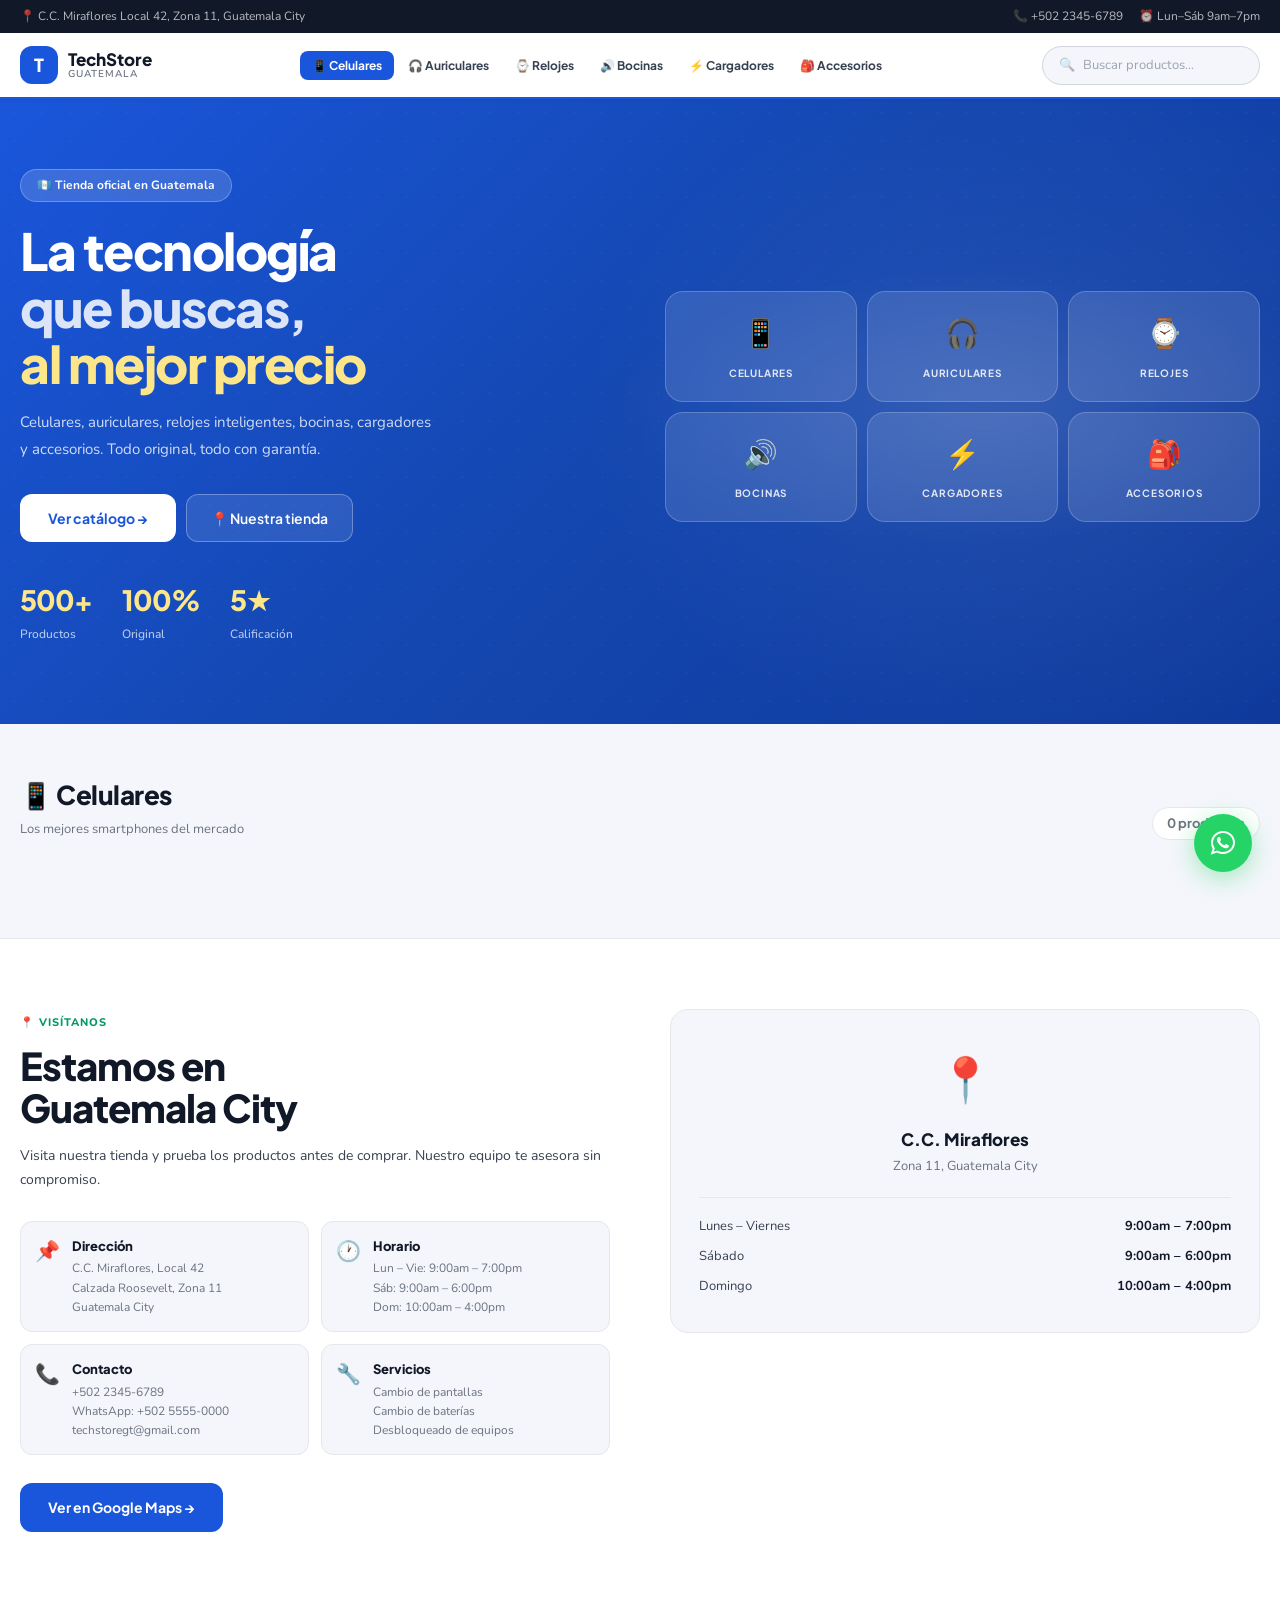
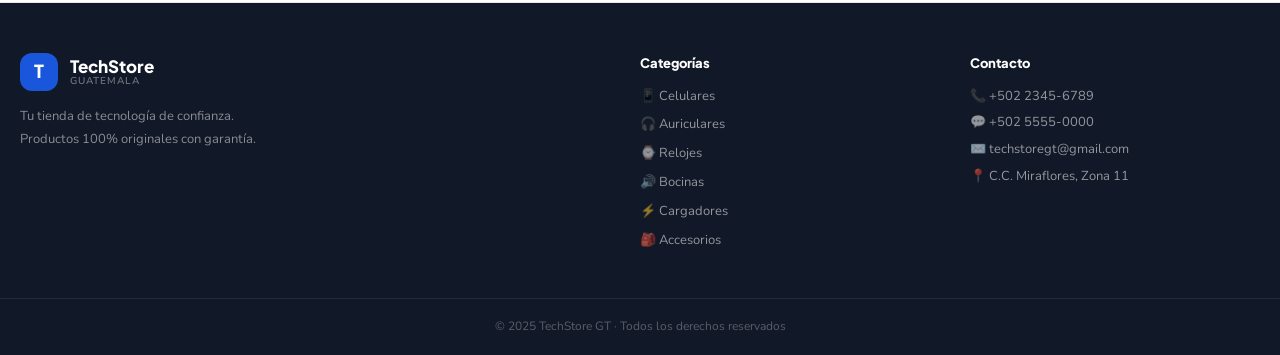
==== index.html @ 96d97785 "nuevo xd" ====
<!DOCTYPE html>
<html lang="es">
<head>
  <meta charset="UTF-8"/>
  <meta name="viewport" content="width=device-width, initial-scale=1.0, maximum-scale=1.0"/>
  <title>TechStore GT — Tecnología Original</title>
  <link rel="stylesheet" href="styles.css"/>
  <link rel="stylesheet" href="https://maxcdn.bootstrapcdn.com/font-awesome/4.5.0/css/font-awesome.min.css"/>
</head>
<body>

<!-- ── TOP BAR ── -->
<div class="topbar">
  <div class="topbar-inner">
    <span>📍 C.C. Miraflores Local 42, Zona 11, Guatemala City</span>
    <div class="topbar-right">
      <span>📞 +502 2345-6789</span>
      <span>⏰ Lun–Sáb 9am–7pm</span>
    </div>
  </div>
</div>

<!-- ── HEADER ── -->
<header id="site-header">
  <div class="header-inner">
    <a href="#" class="logo">
      <div class="logo-mark">T</div>
      <div class="logo-text-wrap">
        <span class="logo-name">TechStore</span>
        <span class="logo-country">Guatemala</span>
      </div>
    </a>
    <nav class="cat-nav" id="cat-nav">
      <button class="cat-btn active" data-cat="celulares">📱 Celulares</button>
      <button class="cat-btn" data-cat="auriculares">🎧 Auriculares</button>
      <button class="cat-btn" data-cat="relojes">⌚ Relojes</button>
      <button class="cat-btn" data-cat="bocinas">🔊 Bocinas</button>
      <button class="cat-btn" data-cat="cargadores">⚡ Cargadores</button>
      <button class="cat-btn" data-cat="accesorios">🎒 Accesorios</button>
    </nav>
    <div class="header-end">
      <div class="search-box">
        <span class="search-icon">🔍</span>
        <input type="text" id="search-input" placeholder="Buscar productos..."/>
      </div>
      <button class="ham-btn" id="hamburger" aria-label="Menú">
        <span></span><span></span><span></span>
      </button>
    </div>
  </div>
  <div class="mobile-nav hidden" id="mobile-nav">
    <button class="cat-btn active" data-cat="celulares">📱 Celulares</button>
    <button class="cat-btn" data-cat="auriculares">🎧 Auriculares</button>
    <button class="cat-btn" data-cat="relojes">⌚ Relojes</button>
    <button class="cat-btn" data-cat="bocinas">🔊 Bocinas</button>
    <button class="cat-btn" data-cat="cargadores">⚡ Cargadores</button>
    <button class="cat-btn" data-cat="accesorios">🎒 Accesorios</button>
    <div class="mobile-search">
      <span>🔍</span>
      <input type="text" id="search-mobile" placeholder="Buscar..."/>
    </div>
  </div>
</header>

<!-- ── HERO ── -->
<section class="hero">
  <div class="hero-bg"></div>
  <div class="hero-grid-bg"></div>
  <div class="hero-inner">
    <div class="hero-text">
      <div class="hero-tag">🇬🇹 Tienda oficial en Guatemala</div>
      <h1 class="hero-h1">
        La tecnología<br/>
        <span class="line2">que buscas,</span><br/>
        <em>al mejor precio</em>
      </h1>
      <p class="hero-desc">Celulares, auriculares, relojes inteligentes, bocinas, cargadores y accesorios. Todo original, todo con garantía.</p>
      <div class="hero-actions">
        <a href="#catalogo" class="btn-primary">Ver catálogo →</a>
        <a href="#tienda" class="btn-secondary">📍 Nuestra tienda</a>
      </div>
      <div class="hero-stats">
        <div class="hero-stat">
          <div class="hero-stat-num">500<span>+</span></div>
          <div class="hero-stat-label">Productos</div>
        </div>
        <div class="hero-stat">
          <div class="hero-stat-num">100<span>%</span></div>
          <div class="hero-stat-label">Original</div>
        </div>
        <div class="hero-stat">
          <div class="hero-stat-num">5<span>★</span></div>
          <div class="hero-stat-label">Calificación</div>
        </div>
      </div>
    </div>
    <div class="hero-visual">
      <div class="hero-phone-glow"></div>
      <div class="hero-grid-cards">
        <div class="hero-card c1"><div class="hero-card-icon">📱</div><span>Celulares</span></div>
        <div class="hero-card c2"><div class="hero-card-icon">🎧</div><span>Auriculares</span></div>
        <div class="hero-card c3"><div class="hero-card-icon">⌚</div><span>Relojes</span></div>
        <div class="hero-card c4"><div class="hero-card-icon">🔊</div><span>Bocinas</span></div>
        <div class="hero-card c5"><div class="hero-card-icon">⚡</div><span>Cargadores</span></div>
        <div class="hero-card c6"><div class="hero-card-icon">🎒</div><span>Accesorios</span></div>
      </div>
    </div>
  </div>
</section>

<!-- ── CATÁLOGO ── -->
<section id="catalogo" class="catalog-section">
  <div class="catalog-inner">
    <div class="catalog-header">
      <div>
        <h2 class="catalog-title" id="catalog-title">📱 Celulares</h2>
        <p class="catalog-sub" id="catalog-sub">Los mejores smartphones del mercado</p>
      </div>
      <span class="catalog-count" id="catalog-count">0 productos</span>
    </div>
    <div id="product-grid" class="product-grid"></div>
    <div id="empty-state" class="empty-state hidden">
      <div id="empty-icon" class="empty-icon">📱</div>
      <h3 id="empty-title">Sin productos aún</h3>
      <p>El administrador aún no ha agregado productos en esta categoría.</p>
    </div>
  </div>
</section>

<!-- ── STORE INFO ── -->
<section id="tienda" class="store-section">
  <div class="store-inner">
    <div class="store-left">
      <p class="section-label">📍 Visítanos</p>
      <h2 class="store-h2">Estamos en<br/>Guatemala City</h2>
      <p class="store-p">Visita nuestra tienda y prueba los productos antes de comprar. Nuestro equipo te asesora sin compromiso.</p>
      <div class="store-grid">
        <div class="store-card"><div class="store-card-icon">📌</div><div><strong>Dirección</strong><p>C.C. Miraflores, Local 42<br/>Calzada Roosevelt, Zona 11<br/>Guatemala City</p></div></div>
        <div class="store-card"><div class="store-card-icon">🕐</div><div><strong>Horario</strong><p>Lun – Vie: 9:00am – 7:00pm<br/>Sáb: 9:00am – 6:00pm<br/>Dom: 10:00am – 4:00pm</p></div></div>
        <div class="store-card"><div class="store-card-icon">📞</div><div><strong>Contacto</strong><p>+502 2345-6789<br/>WhatsApp: +502 5555-0000<br/>techstoregt@gmail.com</p></div></div>
        <div class="store-card"><div class="store-card-icon">🔧</div><div><strong>Servicios</strong><p>Cambio de pantallas<br/>Cambio de baterías<br/>Desbloqueado de equipos</p></div></div>
      </div>
      <a href="https://maps.google.com/?q=Centro+Comercial+Miraflores+Guatemala" target="_blank" class="btn-primary" style="margin-top:28px;display:inline-flex;">Ver en Google Maps →</a>
    </div>
    <div class="store-right">
      <div class="map-box">
        <div class="map-pin-anim">📍</div>
        <p class="map-name">C.C. Miraflores</p>
        <p class="map-zone">Zona 11, Guatemala City</p>
        <div class="map-hours">
          <div class="map-hour-row"><span>Lunes – Viernes</span><span>9:00am – 7:00pm</span></div>
          <div class="map-hour-row"><span>Sábado</span><span>9:00am – 6:00pm</span></div>
          <div class="map-hour-row"><span>Domingo</span><span>10:00am – 4:00pm</span></div>
        </div>
      </div>
    </div>
  </div>
</section>

<!-- ── WHATSAPP FLOTANTE ── -->
<a href="https://wa.me/50254834689?text=Hola%20quiero%20información%20sobre%20un%20producto" class="float-wa" target="_blank">
  <i class="fa fa-whatsapp"></i>
</a>

<!-- ── PRODUCT DETAIL MODAL ── -->
<div id="modal-product" class="modal-overlay hidden">
  <div class="modal-shell">
    <button class="modal-x" id="btn-close-modal">✕</button>
    <div id="modal-content" class="modal-content-wrap"></div>
  </div>
</div>

<!-- ── ZOOM OVERLAY ── -->
<div id="zoom-overlay" class="zoom-overlay hidden">
  <div class="zoom-bg" id="zoom-bg"></div>
  <div class="zoom-container" id="zoom-container">
    <img id="zoom-img" src="" alt="zoom"/>
    <div class="zoom-lens" id="zoom-lens"></div>
  </div>
  <div class="zoom-result-wrap">
    <div class="zoom-result" id="zoom-result"></div>
  </div>
  <button class="zoom-close" id="btn-close-zoom">✕</button>
  <p class="zoom-hint">Mueve el cursor para hacer zoom · Click para cerrar</p>
</div>

<!-- ── ADMIN FLOATING BAR ── -->
<div id="admin-bar" class="admin-bar hidden">
  <div class="admin-bar-inner">
    <span class="admin-bar-label">⚙️ Modo Admin</span>
    <button class="admin-bar-btn" id="btn-open-panel">＋ Agregar</button>
    <button class="admin-bar-btn" id="btn-manage-panel">📋 Gestionar</button>
    <button class="admin-bar-btn danger" id="btn-logout">Salir</button>
  </div>
</div>

<!-- ── LOGIN SECRETO ── -->
<div id="admin-overlay" class="admin-overlay hidden">
  <div id="login-panel" class="login-card">
    <button class="card-x" id="btn-close-admin-panel">✕</button>
    <div class="login-logo">◈</div>
    <h2 class="login-title">Panel Admin</h2>
    <p class="login-sub">Acceso solo para personal autorizado</p>
    <div id="login-msg" class="alert hidden"></div>
    <div class="field-group">
      <label>Correo electrónico</label>
      <input type="email" id="login-user" placeholder="admin@techstoregt.com" autocomplete="off"/>
    </div>
    <div class="field-group">
      <label>Contraseña</label>
      <input type="password" id="login-pass" placeholder="••••••••"/>
    </div>
    <button class="btn-primary full" id="btn-login">Entrar →</button>
  </div>

  <div id="admin-panel" class="admin-panel hidden">
    <!-- Header con X en lugar de "Cerrar sesión" -->
    <div class="admin-header">
      <div class="logo" style="gap:10px;display:flex;align-items:center;">
        <div class="logo-mark" style="width:32px;height:32px;font-size:13px;">T</div>
        <span style="font-family:'Plus Jakarta Sans',sans-serif;font-weight:800;font-size:15px;color:var(--ink);">Panel Admin</span>
      </div>
      <div class="admin-header-actions">
        <button class="btn-danger-outline" id="btn-logout-panel" style="font-size:12px;padding:7px 14px;">🚪 Cerrar sesión</button>
        <button class="admin-close-x" id="btn-close-admin-x" title="Cerrar panel">✕</button>
      </div>
    </div>
    <div class="admin-body">
      <div class="admin-col admin-col-form">
        <h3 class="admin-col-title">Agregar producto</h3>
        <div id="form-msg" class="alert hidden"></div>
        <div class="field-group">
          <label>Categoría *</label>
          <div class="cat-pills" id="cat-selector">
            <button class="cat-pill active" data-sel="celulares">📱 Celulares</button>
            <button class="cat-pill" data-sel="auriculares">🎧 Auriculares</button>
            <button class="cat-pill" data-sel="relojes">⌚ Relojes</button>
            <button class="cat-pill" data-sel="bocinas">🔊 Bocinas</button>
            <button class="cat-pill" data-sel="cargadores">⚡ Cargadores</button>
            <button class="cat-pill" data-sel="accesorios">🎒 Accesorios</button>
          </div>
        </div>
        <div class="field-group">
          <label>Imágenes <span class="label-hint">(máx. 6)</span></label>
          <div class="img-gallery-row" id="multi-img-gallery">
            <button class="img-add-thumb" id="add-img-slot"><span>+</span><small>Agregar</small></button>
          </div>
          <div class="img-input-panel hidden" id="img-add-controls">
            <div class="tab-row">
              <button class="tab-btn active" data-tab="url">🔗 URL</button>
              <button class="tab-btn" data-tab="file">📁 Archivo</button>
            </div>
            <div id="tab-url" class="tab-pane"><input type="url" id="img-url-input" placeholder="https://..."/></div>
            <div id="tab-file" class="tab-pane hidden"><input type="file" id="img-file-input" accept="image/*" multiple/></div>
            <div class="img-preview-strip" id="img-add-preview">
              <span id="img-add-ph">Ingresa una URL o selecciona un archivo</span>
              <img id="img-add-preview-img" class="hidden" alt=""/>
            </div>
            <div class="panel-actions">
              <button class="btn-primary" id="btn-confirm-img" style="flex:1;margin:0;border-radius:10px;padding:10px 0;">✓ Añadir imagen</button>
              <button class="btn-ghost-sm" id="btn-cancel-img">Cancelar</button>
            </div>
          </div>
        </div>
        <div class="field-group">
          <label>Colores disponibles *</label>
          <div class="color-row">
            <input type="text" id="color-input-text" placeholder="Negro, Blanco, Azul..."/>
            <button class="btn-ghost-sm" id="btn-add-color">+ Agregar</button>
          </div>
          <div class="color-tag-list" id="color-chips"></div>
        </div>
        <div class="field-row">
          <div class="field-group"><label>Nombre *</label><input type="text" id="prod-name" placeholder="Ej: iPhone 15 Pro"/></div>
          <div class="field-group"><label>Marca *</label><input type="text" id="prod-brand" placeholder="Ej: Apple"/></div>
        </div>
        <div class="field-row">
          <div class="field-group"><label>Precio (Q) *</label><input type="number" id="prod-price" placeholder="0.00" min="0"/></div>
          <div class="field-group">
            <label>Estado</label>
            <select id="prod-estado">
              <option value="disponible">✅ Disponible</option>
              <option value="pocas">⚠️ Pocas unidades</option>
              <option value="agotado">❌ Agotado</option>
              <option value="preventa">🔔 Preventa</option>
            </select>
          </div>
        </div>
        <div id="specs-celulares" class="specs-block">
          <div class="field-row"><div class="field-group"><label>Almacenamiento *</label><input type="text" id="prod-storage" placeholder="256GB"/></div><div class="field-group"><label>RAM *</label><input type="text" id="prod-ram" placeholder="8GB"/></div></div>
          <div class="field-group"><label>Procesador *</label><input type="text" id="prod-cpu" placeholder="Apple A17 Pro"/></div>
          <div class="field-row"><div class="field-group"><label>Pantalla</label><input type="text" id="prod-screen" placeholder='6.1" OLED 120Hz'/></div><div class="field-group"><label>Batería</label><input type="text" id="prod-battery" placeholder="4422 mAh"/></div></div>
          <div class="field-row"><div class="field-group"><label>Cámara</label><input type="text" id="prod-camara" placeholder="48MP"/></div><div class="field-group"><label>Sistema</label><input type="text" id="prod-os" placeholder="iOS 17"/></div></div>
        </div>
        <div id="specs-auriculares" class="specs-block hidden">
          <div class="field-row"><div class="field-group"><label>Tipo *</label><input type="text" id="prod-tipo-auri" placeholder="Over-ear"/></div><div class="field-group"><label>Conectividad *</label><input type="text" id="prod-conect" placeholder="Bluetooth 5.3"/></div></div>
          <div class="field-row"><div class="field-group"><label>Autonomía</label><input type="text" id="prod-autonomia" placeholder="30 horas"/></div><div class="field-group"><label>Cancel. ruido</label><input type="text" id="prod-anc" placeholder="ANC activa"/></div></div>
        </div>
        <div id="specs-relojes" class="specs-block hidden">
          <div class="field-row"><div class="field-group"><label>Tipo *</label><input type="text" id="prod-tipo-reloj" placeholder="Smartwatch"/></div><div class="field-group"><label>Compatibilidad *</label><input type="text" id="prod-compat" placeholder="iOS / Android"/></div></div>
          <div class="field-row"><div class="field-group"><label>Autonomía</label><input type="text" id="prod-bat-reloj" placeholder="7 días"/></div><div class="field-group"><label>Resistencia</label><input type="text" id="prod-resist" placeholder="5 ATM"/></div></div>
        </div>
        <div id="specs-bocinas" class="specs-block hidden">
          <div class="field-row"><div class="field-group"><label>Potencia *</label><input type="text" id="prod-potencia" placeholder="40W"/></div><div class="field-group"><label>Conectividad *</label><input type="text" id="prod-conect-boc" placeholder="Bluetooth 5.1"/></div></div>
          <div class="field-row"><div class="field-group"><label>Autonomía</label><input type="text" id="prod-auto-boc" placeholder="20 horas"/></div><div class="field-group"><label>Resist. agua</label><input type="text" id="prod-agua" placeholder="IPX7"/></div></div>
        </div>
        <div id="specs-cargadores" class="specs-block hidden">
          <div class="field-row"><div class="field-group"><label>Tipo de carga *</label><input type="text" id="prod-tipo-carga" placeholder="USB-C"/></div><div class="field-group"><label>Potencia *</label><input type="text" id="prod-watts" placeholder="65W"/></div></div>
          <div class="field-row"><div class="field-group"><label>Compatibilidad</label><input type="text" id="prod-compat-carg" placeholder="Universal"/></div><div class="field-group"><label>Puertos</label><input type="text" id="prod-puertos" placeholder="2x USB-C"/></div></div>
        </div>
        <div id="specs-accesorios" class="specs-block hidden">
          <div class="field-row"><div class="field-group"><label>Tipo *</label><input type="text" id="prod-tipo-acc" placeholder="Funda, Cable..."/></div><div class="field-group"><label>Compatibilidad *</label><input type="text" id="prod-compat-acc" placeholder="iPhone 15"/></div></div>
          <div class="field-group"><label>Material</label><input type="text" id="prod-material" placeholder="Silicona, Cuero..."/></div>
        </div>
        <div class="field-group"><label>Descripción</label><textarea id="prod-desc" rows="3" placeholder="Describe el producto..."></textarea></div>
        <button class="btn-primary full" id="btn-add-product" style="margin-top:4px;">+ Agregar producto</button>
      </div>
      <div class="admin-col admin-col-list">
        <div class="admin-filter-row" id="admin-cat-filter">
          <button class="filter-pill active" data-admin-cat="todos">Todos</button>
          <button class="filter-pill" data-admin-cat="celulares">📱</button>
          <button class="filter-pill" data-admin-cat="auriculares">🎧</button>
          <button class="filter-pill" data-admin-cat="relojes">⌚</button>
          <button class="filter-pill" data-admin-cat="bocinas">🔊</button>
          <button class="filter-pill" data-admin-cat="cargadores">⚡</button>
          <button class="filter-pill" data-admin-cat="accesorios">🎒</button>
        </div>
        <h3 class="admin-col-title">Productos <span id="admin-count" class="count-pill">0</span></h3>
        <div id="admin-product-list" class="admin-list"></div>
      </div>
    </div>
  </div>
</div>

<!-- ── EDIT MODAL ── -->
<div id="modal-edit" class="modal-overlay hidden" style="z-index:500;">
  <div class="modal-shell" style="max-width:780px;">
    <button class="modal-x" id="btn-close-edit">✕</button>
    <div style="padding:28px 24px;">
      <h2 class="edit-title">Editar producto</h2>
      <p id="edit-cat-label" class="edit-cat-sub"></p>
      <div id="edit-msg" class="alert hidden"></div>
      <div class="field-group">
        <label>Imágenes</label>
        <div class="img-gallery-row" id="edit-multi-img-gallery">
          <button class="img-add-thumb" id="edit-add-img-slot"><span>+</span><small>Agregar</small></button>
        </div>
        <div class="img-input-panel hidden" id="edit-img-add-controls">
          <div class="tab-row">
            <button class="tab-btn active" data-edit-img-tab="url">🔗 URL</button>
            <button class="tab-btn" data-edit-img-tab="file">📁 Archivo</button>
          </div>
          <div id="edit-tab-url"><input type="url" id="edit-img-url-input" placeholder="https://..."/></div>
          <div id="edit-tab-file" class="hidden"><input type="file" id="edit-img-file-input" accept="image/*" multiple/></div>
          <div class="img-preview-strip"><span id="edit-img-add-ph">Ingresa URL o archivo</span><img id="edit-img-add-preview-img" class="hidden" alt=""/></div>
          <div class="panel-actions">
            <button class="btn-primary" id="edit-btn-confirm-img" style="flex:1;margin:0;border-radius:10px;padding:10px 0;">✓ Añadir</button>
            <button class="btn-ghost-sm" id="edit-btn-cancel-img">Cancelar</button>
          </div>
        </div>
      </div>
      <div class="field-group">
        <label>Colores</label>
        <div class="color-row"><input type="text" id="edit-color-input-text" placeholder="Negro, Blanco..."/><button class="btn-ghost-sm" id="edit-btn-add-color">+ Agregar</button></div>
        <div class="color-tag-list" id="edit-color-chips"></div>
      </div>
      <div class="field-row"><div class="field-group"><label>Nombre *</label><input type="text" id="edit-name"/></div><div class="field-group"><label>Marca *</label><input type="text" id="edit-brand"/></div></div>
      <div class="field-row"><div class="field-group"><label>Precio (Q) *</label><input type="number" id="edit-price" min="0"/></div><div class="field-group"><label>Estado</label><select id="edit-estado"><option value="disponible">✅ Disponible</option><option value="pocas">⚠️ Pocas unidades</option><option value="agotado">❌ Agotado</option><option value="preventa">🔔 Preventa</option></select></div></div>
      <div id="edit-specs-celulares" class="specs-block"><div class="field-row"><div class="field-group"><label>Almacenamiento *</label><input type="text" id="edit-storage"/></div><div class="field-group"><label>RAM *</label><input type="text" id="edit-ram"/></div></div><div class="field-group"><label>Procesador *</label><input type="text" id="edit-cpu"/></div><div class="field-row"><div class="field-group"><label>Pantalla</label><input type="text" id="edit-screen"/></div><div class="field-group"><label>Batería</label><input type="text" id="edit-battery"/></div></div><div class="field-row"><div class="field-group"><label>Cámara</label><input type="text" id="edit-camara"/></div><div class="field-group"><label>Sistema</label><input type="text" id="edit-os"/></div></div></div>
      <div id="edit-specs-auriculares" class="specs-block hidden"><div class="field-row"><div class="field-group"><label>Tipo *</label><input type="text" id="edit-tipo-auri"/></div><div class="field-group"><label>Conectividad *</label><input type="text" id="edit-conect"/></div></div><div class="field-row"><div class="field-group"><label>Autonomía</label><input type="text" id="edit-autonomia"/></div><div class="field-group"><label>Cancel. ruido</label><input type="text" id="edit-anc"/></div></div></div>
      <div id="edit-specs-relojes" class="specs-block hidden"><div class="field-row"><div class="field-group"><label>Tipo *</label><input type="text" id="edit-tipo-reloj"/></div><div class="field-group"><label>Compatibilidad *</label><input type="text" id="edit-compat"/></div></div><div class="field-row"><div class="field-group"><label>Autonomía</label><input type="text" id="edit-bat-reloj"/></div><div class="field-group"><label>Resistencia</label><input type="text" id="edit-resist"/></div></div></div>
      <div id="edit-specs-bocinas" class="specs-block hidden"><div class="field-row"><div class="field-group"><label>Potencia *</label><input type="text" id="edit-potencia"/></div><div class="field-group"><label>Conectividad *</label><input type="text" id="edit-conect-boc"/></div></div><div class="field-row"><div class="field-group"><label>Autonomía</label><input type="text" id="edit-auto-boc"/></div><div class="field-group"><label>Resist. agua</label><input type="text" id="edit-agua"/></div></div></div>
      <div id="edit-specs-cargadores" class="specs-block hidden"><div class="field-row"><div class="field-group"><label>Tipo carga *</label><input type="text" id="edit-tipo-carga"/></div><div class="field-group"><label>Potencia *</label><input type="text" id="edit-watts"/></div></div><div class="field-row"><div class="field-group"><label>Compatibilidad</label><input type="text" id="edit-compat-carg"/></div><div class="field-group"><label>Puertos</label><input type="text" id="edit-puertos"/></div></div></div>
      <div id="edit-specs-accesorios" class="specs-block hidden"><div class="field-row"><div class="field-group"><label>Tipo *</label><input type="text" id="edit-tipo-acc"/></div><div class="field-group"><label>Compatibilidad *</label><input type="text" id="edit-compat-acc"/></div></div><div class="field-group"><label>Material</label><input type="text" id="edit-material"/></div></div>
      <div class="field-group"><label>Descripción</label><textarea id="edit-desc" rows="2"></textarea></div>
      <input type="hidden" id="edit-id"/>
      <button class="btn-primary full" id="btn-save-edit" style="margin-top:4px;">💾 Guardar cambios</button>
    </div>
  </div>
</div>

<!-- ── FOOTER ── -->
<footer class="footer">
  <div class="footer-inner">
    <div class="footer-brand">
      <div class="logo" style="display:flex;align-items:center;gap:12px;margin-bottom:14px;">
        <div class="logo-mark">T</div>
        <div class="logo-text-wrap"><span class="logo-name">TechStore</span><span class="logo-country">Guatemala</span></div>
      </div>
      <p>Tu tienda de tecnología de confianza.<br/>Productos 100% originales con garantía.</p>
    </div>
    <div class="footer-col">
      <h4>Categorías</h4>
      <a data-cat-footer="celulares">📱 Celulares</a>
      <a data-cat-footer="auriculares">🎧 Auriculares</a>
      <a data-cat-footer="relojes">⌚ Relojes</a>
      <a data-cat-footer="bocinas">🔊 Bocinas</a>
      <a data-cat-footer="cargadores">⚡ Cargadores</a>
      <a data-cat-footer="accesorios">🎒 Accesorios</a>
    </div>
    <div class="footer-col">
      <h4>Contacto</h4>
      <p>📞 +502 2345-6789</p>
      <p>💬 +502 5555-0000</p>
      <p>✉️ techstoregt@gmail.com</p>
      <p>📍 C.C. Miraflores, Zona 11</p>
    </div>
  </div>
  <div class="footer-bottom" id="secret-login-trigger" style="user-select:none;">© 2025 TechStore GT · Todos los derechos reservados</div>
</footer>

<script src="https://cdn.jsdelivr.net/npm/@supabase/supabase-js@2/dist/umd/supabase.min.js"></script>
<script src="script.js"></script>
</body>
</html>
---- styles.css ----
@import url('https://fonts.googleapis.com/css2?family=Plus+Jakarta+Sans:wght@300;400;500;600;700;800;900&family=Nunito:wght@400;500;600;700;800;900&display=swap');
:root{
  --bg:#f4f6fb;--bg-white:#ffffff;--bg2:#eef1f8;--bg3:#e8ecf5;
  --ink:#111827;--ink2:#374151;--ink3:#6b7280;--ink4:#9ca3af;
  --border:#e5e7eb;--border2:#d1d5db;
  --accent:#1a56db;--accent-h:#1447b0;--accent-s:rgba(26,86,219,0.08);--accent-g:rgba(26,86,219,0.15);
  --green:#059669;--green-s:rgba(5,150,105,0.1);
  --red:#dc2626;--orange:#ea580c;--yellow:#d97706;--purple:#7c3aed;
  --cat-celulares:#1a56db;--cat-auriculares:#7c3aed;--cat-relojes:#d97706;
  --cat-bocinas:#059669;--cat-cargadores:#ea580c;--cat-accesorios:#db2777;
  --radius-sm:8px;--radius:12px;--radius-lg:18px;--radius-xl:24px;
  --shadow-sm:0 1px 4px rgba(0,0,0,.06);--shadow:0 4px 16px rgba(0,0,0,.08);
  --shadow-lg:0 12px 40px rgba(0,0,0,.12);--shadow-xl:0 24px 60px rgba(0,0,0,.15);
  --ease:cubic-bezier(0.4,0,0.2,1);--fast:0.15s;--med:0.25s;
  --font-head:'Plus Jakarta Sans',sans-serif;--font-body:'Nunito',sans-serif;
  --max-w:1300px;
}
*,*::before,*::after{box-sizing:border-box;margin:0;padding:0;}
html{scroll-behavior:smooth;font-size:16px;}
body{background:var(--bg);color:var(--ink);font-family:var(--font-body);font-size:15px;line-height:1.6;overflow-x:hidden;-webkit-font-smoothing:antialiased;}
a{text-decoration:none;color:inherit;}
img{display:block;max-width:100%;}
button,input,textarea,select{font-family:inherit;}
.hidden{display:none!important;}
::-webkit-scrollbar{width:6px;height:6px;}
::-webkit-scrollbar-track{background:var(--bg2);}
::-webkit-scrollbar-thumb{background:var(--border2);border-radius:3px;}
::-webkit-scrollbar-thumb:hover{background:var(--ink4);}

/* ── BUTTONS ── */
.btn-primary{display:inline-flex;align-items:center;justify-content:center;gap:8px;background:var(--accent);color:#fff;border:none;border-radius:var(--radius);padding:13px 28px;font-family:var(--font-head);font-size:14px;font-weight:700;cursor:pointer;transition:all var(--fast) var(--ease);white-space:nowrap;}
.btn-primary:hover{background:var(--accent-h);transform:translateY(-1px);box-shadow:0 6px 20px rgba(26,86,219,0.3);}
.btn-primary.full{width:100%;border-radius:var(--radius);}
.btn-secondary{display:inline-flex;align-items:center;gap:8px;background:var(--bg-white);color:var(--ink2);border:1.5px solid var(--border2);border-radius:var(--radius);padding:12px 24px;font-family:var(--font-head);font-size:14px;font-weight:600;cursor:pointer;transition:all var(--fast);}
.btn-secondary:hover{border-color:var(--accent);color:var(--accent);transform:translateY(-1px);}
.btn-ghost-sm{background:var(--bg2);color:var(--ink3);border:1.5px solid var(--border);border-radius:var(--radius-sm);padding:9px 16px;font-size:13px;font-weight:600;cursor:pointer;transition:all var(--fast);}
.btn-ghost-sm:hover{border-color:var(--ink2);color:var(--ink);}
.btn-danger-outline{background:transparent;color:var(--red);border:1.5px solid rgba(220,38,38,0.3);border-radius:var(--radius);padding:9px 20px;font-family:var(--font-head);font-size:13px;font-weight:700;cursor:pointer;transition:all var(--fast);}
.btn-danger-outline:hover{background:rgba(220,38,38,0.08);border-color:var(--red);}

/* ── ADMIN BAR ── */
.admin-bar{position:fixed;top:0;left:0;right:0;z-index:500;background:var(--accent);padding:8px 16px;animation:slideDown .3s var(--ease);}
@keyframes slideDown{from{transform:translateY(-100%);opacity:0}to{transform:translateY(0);opacity:1}}
.admin-bar-inner{max-width:var(--max-w);margin:0 auto;display:flex;align-items:center;gap:8px;flex-wrap:wrap;}
.admin-bar-label{font-family:var(--font-head);font-size:13px;font-weight:700;color:#fff;margin-right:4px;white-space:nowrap;}
.admin-bar-btn{background:rgba(255,255,255,0.2);color:#fff;border:1px solid rgba(255,255,255,0.3);border-radius:var(--radius);padding:6px 14px;font-family:var(--font-head);font-size:12px;font-weight:700;cursor:pointer;transition:all var(--fast);white-space:nowrap;}
.admin-bar-btn:hover{background:rgba(255,255,255,0.35);}
.admin-bar-btn.danger{background:rgba(220,38,38,0.25);}
.admin-bar-btn.danger:hover{background:rgba(220,38,38,0.5);}
body.admin-mode #site-header{top:41px;}

/* ── TOPBAR ── */
.topbar{background:var(--ink);color:rgba(255,255,255,0.7);font-size:12px;padding:7px 0;}
.topbar-inner{max-width:var(--max-w);margin:0 auto;padding:0 20px;display:flex;justify-content:space-between;align-items:center;gap:10px;}
.topbar-right{display:flex;gap:16px;flex-shrink:0;}

/* ── HEADER ── */
#site-header{position:sticky;top:0;z-index:200;background:var(--bg-white);border-bottom:2px solid var(--accent);box-shadow:var(--shadow-sm);}
.header-inner{max-width:var(--max-w);margin:0 auto;padding:0 20px;height:64px;display:flex;align-items:center;gap:16px;}
.logo{display:flex;align-items:center;gap:10px;flex-shrink:0;text-decoration:none;}
.logo-mark{width:38px;height:38px;background:var(--accent);border-radius:var(--radius);display:flex;align-items:center;justify-content:center;font-family:var(--font-head);font-size:18px;font-weight:900;color:#fff;flex-shrink:0;}
.logo-text-wrap{display:flex;flex-direction:column;line-height:1.1;}
.logo-name{font-family:var(--font-head);font-size:17px;font-weight:800;color:var(--ink);}
.logo-country{font-size:10px;font-weight:600;color:var(--ink3);text-transform:uppercase;letter-spacing:1px;}
.cat-nav{flex:1;display:flex;align-items:center;justify-content:center;gap:2px;overflow:hidden;}
.cat-btn{background:transparent;border:none;border-radius:var(--radius-sm);padding:7px 12px;font-family:var(--font-head);font-size:12px;font-weight:700;color:var(--ink2);cursor:pointer;white-space:nowrap;transition:all var(--fast);}
.cat-btn:hover{background:var(--bg);color:var(--ink);}
.cat-btn.active{background:var(--accent);color:#fff;}
.cat-btn[data-cat="auriculares"].active{background:var(--cat-auriculares);}
.cat-btn[data-cat="relojes"].active{background:var(--cat-relojes);}
.cat-btn[data-cat="bocinas"].active{background:var(--cat-bocinas);}
.cat-btn[data-cat="cargadores"].active{background:var(--cat-cargadores);}
.cat-btn[data-cat="accesorios"].active{background:var(--cat-accesorios);}
.header-end{display:flex;align-items:center;gap:8px;flex-shrink:0;}
.search-box{display:flex;align-items:center;gap:8px;background:var(--bg);border:1.5px solid var(--border2);border-radius:50px;padding:8px 16px;transition:border-color var(--fast);}
.search-box:focus-within{border-color:var(--accent);box-shadow:0 0 0 3px var(--accent-s);}
.search-icon{font-size:13px;opacity:0.5;}
.search-box input{background:none;border:none;outline:none;font-size:13px;color:var(--ink);width:160px;}
.search-box input::placeholder{color:var(--ink4);}
.ham-btn{display:none;flex-direction:column;justify-content:center;gap:5px;background:var(--bg);border:1.5px solid var(--border2);border-radius:var(--radius-sm);padding:9px 11px;cursor:pointer;}
.ham-btn span{display:block;width:18px;height:2px;background:var(--ink2);border-radius:2px;transition:var(--med) var(--ease);}
.ham-btn.open span:nth-child(1){transform:translateY(7px) rotate(45deg);}
.ham-btn.open span:nth-child(2){opacity:0;}
.ham-btn.open span:nth-child(3){transform:translateY(-7px) rotate(-45deg);}
.mobile-nav{background:var(--bg-white);border-top:1px solid var(--border);padding:12px 16px 16px;display:flex;flex-wrap:wrap;gap:6px;box-shadow:var(--shadow);}
.mobile-nav .cat-btn{background:var(--bg);font-size:13px;}
.mobile-search{width:100%;margin-top:8px;display:flex;align-items:center;gap:8px;background:var(--bg);border:1.5px solid var(--border2);border-radius:50px;padding:10px 16px;}
.mobile-search input{background:none;border:none;outline:none;font-size:14px;width:100%;color:var(--ink);}
.mobile-search input::placeholder{color:var(--ink4);}

/* ── HERO ── */
.hero{background:linear-gradient(135deg,#1a56db 0%,#1447b0 50%,#0f3a9c 100%);position:relative;overflow:hidden;}
.hero-bg{position:absolute;inset:0;pointer-events:none;background:radial-gradient(ellipse 50% 80% at 80% 50%,rgba(255,255,255,0.07) 0%,transparent 70%);}
.hero-grid-bg{position:absolute;inset:0;pointer-events:none;background-image:radial-gradient(rgba(255,255,255,0.08) 1px,transparent 1px);background-size:28px 28px;opacity:0.4;}
.hero-inner{max-width:var(--max-w);margin:0 auto;padding:70px 20px 80px;display:grid;grid-template-columns:1fr 1fr;gap:50px;align-items:center;position:relative;z-index:1;}
.hero-tag{display:inline-flex;align-items:center;gap:8px;background:rgba(255,255,255,0.15);color:#fff;border:1px solid rgba(255,255,255,0.25);border-radius:50px;padding:6px 16px;font-size:12px;font-weight:700;margin-bottom:20px;}
.hero-h1{font-family:var(--font-head);font-size:clamp(30px,4vw,54px);font-weight:900;line-height:1.1;letter-spacing:-1.5px;color:#fff;margin-bottom:18px;}
.hero-h1 em{font-style:normal;color:#fde68a;}
.hero-h1 .line2{color:rgba(255,255,255,0.85);}
.hero-desc{font-size:15px;color:rgba(255,255,255,0.8);max-width:420px;line-height:1.75;margin-bottom:32px;}
.hero-actions{display:flex;gap:10px;flex-wrap:wrap;margin-bottom:36px;}
.hero-actions .btn-primary{background:#fff;color:var(--accent);}
.hero-actions .btn-primary:hover{background:#f0f4ff;box-shadow:0 6px 20px rgba(0,0,0,0.2);}
.hero-actions .btn-secondary{background:rgba(255,255,255,0.1);color:#fff;border-color:rgba(255,255,255,0.3);}
.hero-actions .btn-secondary:hover{background:rgba(255,255,255,0.2);border-color:rgba(255,255,255,0.5);color:#fff;}
.hero-stats{display:flex;gap:30px;flex-wrap:wrap;}
.hero-stat-num{font-family:var(--font-head);font-size:28px;font-weight:900;color:#fde68a;letter-spacing:-1px;}
.hero-stat-label{font-size:12px;color:rgba(255,255,255,0.7);font-weight:500;margin-top:2px;}
.hero-visual{position:relative;}
.hero-phone-glow{position:absolute;inset:-10%;background:radial-gradient(ellipse,rgba(255,255,255,0.08) 0%,transparent 70%);pointer-events:none;}
.hero-grid-cards{display:grid;grid-template-columns:repeat(3,1fr);gap:10px;position:relative;z-index:1;}
.hero-card{background:rgba(255,255,255,0.12);border:1px solid rgba(255,255,255,0.2);border-radius:var(--radius-lg);padding:20px 10px;display:flex;flex-direction:column;align-items:center;gap:8px;backdrop-filter:blur(10px);transition:all var(--med) var(--ease);}
.hero-card:hover{background:rgba(255,255,255,0.2);transform:translateY(-4px);}
.hero-card-icon{font-size:28px;}
.hero-card span{font-family:var(--font-head);font-size:10px;font-weight:700;color:rgba(255,255,255,0.85);text-transform:uppercase;letter-spacing:0.8px;text-align:center;}
.hero-card.c1{animation:float 3.0s ease-in-out infinite;}
.hero-card.c2{animation:float 3.4s ease-in-out infinite;}
.hero-card.c3{animation:float 3.8s ease-in-out infinite;}
.hero-card.c4{animation:float 3.2s ease-in-out infinite;}
.hero-card.c5{animation:float 4.0s ease-in-out infinite;}
.hero-card.c6{animation:float 3.6s ease-in-out infinite;}
@keyframes float{0%,100%{transform:translateY(0)}50%{transform:translateY(-8px)}}

/* ── CATALOG ── */
.catalog-section{padding:50px 0 70px;}
.catalog-inner{max-width:var(--max-w);margin:0 auto;padding:0 20px;}
.catalog-header{display:flex;justify-content:space-between;align-items:flex-end;margin-bottom:28px;gap:14px;flex-wrap:wrap;}
.catalog-title{font-family:var(--font-head);font-size:26px;font-weight:800;color:var(--ink);letter-spacing:-0.5px;}
.catalog-sub{font-size:13px;color:var(--ink3);margin-top:3px;}
.catalog-count{font-family:var(--font-head);font-size:13px;font-weight:700;color:var(--ink3);white-space:nowrap;background:var(--bg-white);border:1.5px solid var(--border);border-radius:50px;padding:5px 14px;}
.product-grid{display:grid;grid-template-columns:repeat(auto-fill,minmax(220px,1fr));gap:16px;}
.product-card{background:var(--bg-white);border:1.5px solid var(--border);border-radius:var(--radius-lg);overflow:hidden;cursor:pointer;transition:all var(--med) var(--ease);box-shadow:var(--shadow-sm);}
.product-card:hover{transform:translateY(-4px);box-shadow:var(--shadow-lg);border-color:var(--accent);}
.card-img-wrap{aspect-ratio:1;overflow:hidden;background:var(--bg);position:relative;}
.card-img-wrap img{width:100%;height:100%;object-fit:cover;transition:transform .4s var(--ease);}
.product-card:hover .card-img-wrap img{transform:scale(1.06);}
.card-no-img{width:100%;height:100%;display:flex;align-items:center;justify-content:center;font-size:52px;opacity:0.3;}
.card-brand-badge{position:absolute;top:10px;left:10px;background:rgba(255,255,255,0.95);backdrop-filter:blur(6px);border-radius:6px;padding:3px 9px;font-family:var(--font-head);font-size:10px;font-weight:800;color:var(--ink2);text-transform:uppercase;letter-spacing:0.5px;box-shadow:var(--shadow-sm);}
.card-status-badge{position:absolute;top:10px;right:10px;border-radius:6px;padding:4px 9px;font-size:10px;font-weight:800;letter-spacing:0.3px;}
.card-img-count{position:absolute;bottom:8px;right:8px;background:rgba(0,0,0,0.55);color:#fff;border-radius:50px;font-size:10px;font-weight:600;padding:3px 8px;}
.s-disponible{background:rgba(5,150,105,0.1);color:#059669;}
.s-pocas{background:rgba(217,119,6,0.1);color:#d97706;}
.s-agotado{background:rgba(220,38,38,0.1);color:#dc2626;}
.s-preventa{background:rgba(124,58,237,0.1);color:#7c3aed;}
.card-body{padding:14px 16px 16px;}
.card-cat-label{font-size:10px;font-weight:800;text-transform:uppercase;letter-spacing:1px;margin-bottom:4px;}
.pc-celulares .card-cat-label{color:var(--cat-celulares);}
.pc-auriculares .card-cat-label{color:var(--cat-auriculares);}
.pc-relojes .card-cat-label{color:var(--cat-relojes);}
.pc-bocinas .card-cat-label{color:var(--cat-bocinas);}
.pc-cargadores .card-cat-label{color:var(--cat-cargadores);}
.pc-accesorios .card-cat-label{color:var(--cat-accesorios);}
.card-name{font-family:var(--font-head);font-size:15px;font-weight:700;color:var(--ink);line-height:1.3;margin-bottom:8px;}
.card-chips{display:flex;flex-wrap:wrap;gap:4px;margin-bottom:8px;}
.chip{background:var(--bg);border:1px solid var(--border);border-radius:6px;padding:3px 8px;font-size:10.5px;font-weight:600;color:var(--ink3);}
.card-color-row{display:flex;align-items:center;gap:5px;margin-bottom:10px;}
.color-dot{width:13px;height:13px;border-radius:50%;border:1.5px solid rgba(0,0,0,0.1);flex-shrink:0;}
.more-colors{font-size:11px;color:var(--ink4);font-weight:600;}
.card-footer{display:flex;align-items:center;justify-content:space-between;flex-wrap:wrap;gap:6px;}
.card-price{font-family:var(--font-head);font-size:20px;font-weight:900;color:var(--ink);}
.card-price sup{font-size:12px;font-weight:700;color:var(--ink3);margin-right:1px;}
.card-cta{background:var(--accent-s);color:var(--accent);border:1.5px solid rgba(26,86,219,0.2);border-radius:var(--radius-sm);padding:7px 12px;font-family:var(--font-head);font-size:11px;font-weight:700;cursor:pointer;transition:all var(--fast);}
.card-cta:hover{background:var(--accent);color:#fff;border-color:var(--accent);}
.card-admin-edit{background:rgba(26,86,219,0.08);color:var(--accent);border:1.5px solid rgba(26,86,219,0.2);border-radius:var(--radius-sm);padding:5px 10px;font-size:11px;font-weight:700;cursor:pointer;transition:all var(--fast);font-family:var(--font-head);}
.card-admin-edit:hover{background:var(--accent);color:#fff;}
.empty-state{text-align:center;padding:70px 20px;}
.empty-icon{font-size:56px;opacity:0.2;margin-bottom:14px;}
.empty-state h3{font-family:var(--font-head);font-size:20px;font-weight:700;margin-bottom:8px;color:var(--ink2);}
.empty-state p{color:var(--ink3);font-size:14px;}

/* ── PRODUCT MODAL ── */
.modal-overlay{position:fixed;inset:0;z-index:300;background:rgba(0,0,0,0.6);backdrop-filter:blur(8px);display:flex;align-items:center;justify-content:center;padding:16px;animation:fadeIn .2s var(--ease);}
@keyframes fadeIn{from{opacity:0}to{opacity:1}}
.modal-shell{background:var(--bg-white);border-radius:var(--radius-xl);width:100%;max-width:900px;max-height:94vh;overflow-y:auto;position:relative;box-shadow:var(--shadow-xl);animation:slideUp .3s var(--ease);}
@keyframes slideUp{from{opacity:0;transform:translateY(24px)}to{opacity:1;transform:translateY(0)}}
.modal-x{position:absolute;top:14px;right:14px;z-index:10;background:var(--bg);border:1.5px solid var(--border);border-radius:50%;width:36px;height:36px;display:flex;align-items:center;justify-content:center;cursor:pointer;font-size:13px;color:var(--ink3);transition:all var(--fast);}
.modal-x:hover{background:var(--red);color:#fff;border-color:var(--red);}
.modal-content-wrap{display:grid;grid-template-columns:1fr 1fr;min-height:500px;}
.modal-img-side{background:var(--bg);border-radius:var(--radius-xl) 0 0 var(--radius-xl);overflow:hidden;position:relative;}
.modal-main-img-wrap{width:100%;aspect-ratio:1;overflow:hidden;cursor:zoom-in;position:relative;background:var(--bg);}
.modal-main-img{width:100%;height:100%;object-fit:cover;display:block;transition:opacity .2s;}
.modal-no-img{width:100%;height:100%;display:flex;align-items:center;justify-content:center;font-size:80px;opacity:0.2;}
.zoom-hint-label{position:absolute;bottom:10px;left:50%;transform:translateX(-50%);background:rgba(0,0,0,0.55);color:#fff;border-radius:50px;font-size:11px;padding:4px 12px;pointer-events:none;white-space:nowrap;backdrop-filter:blur(6px);}
.modal-thumbs{display:flex;gap:8px;padding:10px;overflow-x:auto;background:var(--bg-white);border-top:1px solid var(--border);}
.modal-thumb{width:54px;height:54px;border-radius:var(--radius-sm);object-fit:cover;cursor:pointer;flex-shrink:0;border:2px solid transparent;transition:all var(--fast);opacity:.6;}
.modal-thumb:hover{opacity:1;}
.modal-thumb.active{border-color:var(--accent);opacity:1;}
.modal-gallery-nav{position:absolute;top:50%;transform:translateY(-50%);width:100%;display:flex;justify-content:space-between;padding:0 8px;pointer-events:none;}
.gallery-arrow{pointer-events:all;background:rgba(255,255,255,0.9);border:1px solid var(--border);color:var(--ink);width:32px;height:32px;border-radius:50%;display:flex;align-items:center;justify-content:center;cursor:pointer;font-size:15px;box-shadow:var(--shadow);transition:all var(--fast);}
.gallery-arrow:hover{background:var(--accent);color:#fff;border-color:var(--accent);}
.modal-info-side{padding:28px 24px;overflow-y:auto;max-height:94vh;}
.modal-cat-tag{display:block;font-size:11px;font-weight:800;text-transform:uppercase;letter-spacing:1px;color:var(--accent);margin-bottom:6px;}
.modal-prod-brand{font-size:12px;font-weight:700;color:var(--ink3);text-transform:uppercase;letter-spacing:0.8px;margin-bottom:5px;}
.modal-prod-name{font-family:var(--font-head);font-size:24px;font-weight:800;color:var(--ink);line-height:1.2;letter-spacing:-0.5px;margin-bottom:16px;}
.modal-prod-price{font-family:var(--font-head);font-size:32px;font-weight:900;color:var(--ink);margin-bottom:10px;}
.modal-prod-price sup{font-size:15px;font-weight:700;color:var(--ink3);}
.modal-prod-desc{font-size:14px;color:var(--ink2);line-height:1.8;margin-bottom:20px;}
.btn-whatsapp-modal{display:flex;align-items:center;justify-content:center;gap:10px;width:100%;background:#25d366;color:#fff;border:none;border-radius:var(--radius);padding:13px;font-family:var(--font-head);font-size:14px;font-weight:800;cursor:pointer;margin-bottom:18px;transition:all var(--fast);}
.btn-whatsapp-modal:hover{background:#20b858;transform:translateY(-2px);box-shadow:0 8px 24px rgba(37,211,102,0.3);}
.modal-store-note{display:flex;align-items:center;gap:10px;background:var(--green-s);border:1px solid rgba(5,150,105,0.2);border-radius:var(--radius);padding:11px 14px;font-size:13px;color:#065f46;margin-bottom:20px;}
.color-section{margin-bottom:20px;}
.color-section-label{font-size:11px;font-weight:800;color:var(--ink3);text-transform:uppercase;letter-spacing:0.5px;margin-bottom:8px;}
.color-opts{display:flex;flex-wrap:wrap;gap:7px;}
.color-opt{display:flex;align-items:center;gap:7px;background:var(--bg);border:1.5px solid var(--border2);border-radius:50px;padding:6px 12px 6px 7px;font-size:13px;font-weight:600;cursor:pointer;transition:all var(--fast);color:var(--ink2);}
.color-opt:hover{border-color:var(--accent);color:var(--ink);}
.color-opt.selected{border-color:var(--accent);background:var(--accent-s);color:var(--accent);}
.color-opt-dot{width:16px;height:16px;border-radius:50%;border:1.5px solid rgba(0,0,0,0.1);flex-shrink:0;}
.specs-section-modal{margin-bottom:20px;}
.specs-section-label{font-size:11px;font-weight:800;text-transform:uppercase;letter-spacing:0.5px;color:var(--ink4);margin-bottom:10px;}
.specs-table{display:grid;grid-template-columns:1fr 1fr;gap:7px;}
.spec-cell{background:var(--bg);border:1px solid var(--border);border-radius:var(--radius-sm);padding:10px 12px;}
.spec-cell-label{font-size:10px;font-weight:700;text-transform:uppercase;letter-spacing:0.5px;color:var(--ink4);margin-bottom:2px;}
.spec-cell-val{font-family:var(--font-head);font-size:13px;font-weight:700;color:var(--ink);}

/* ── ZOOM ── */
.zoom-overlay{position:fixed;inset:0;z-index:600;display:flex;align-items:center;justify-content:center;animation:fadeIn .15s var(--ease);}
.zoom-bg{position:absolute;inset:0;background:rgba(0,0,0,.85);cursor:pointer;}
.zoom-container{position:relative;z-index:1;width:min(420px,45vw);height:min(420px,45vw);border-radius:var(--radius-lg);overflow:hidden;cursor:crosshair;flex-shrink:0;box-shadow:var(--shadow-xl);}
.zoom-container img{width:100%;height:100%;object-fit:cover;display:block;pointer-events:none;}
.zoom-lens{position:absolute;width:100px;height:100px;border:2px solid rgba(255,255,255,.8);border-radius:50%;background:rgba(255,255,255,.15);pointer-events:none;display:none;box-shadow:0 0 0 4px rgba(0,0,0,.3);}
.zoom-result-wrap{position:relative;z-index:1;width:min(360px,38vw);height:min(360px,38vw);margin-left:24px;border-radius:var(--radius-lg);overflow:hidden;flex-shrink:0;box-shadow:var(--shadow-xl);border:2px solid rgba(255,255,255,.15);background:#111;}
.zoom-result{width:100%;height:100%;background-size:1600px 1600px;background-repeat:no-repeat;display:none;}
.zoom-close{position:absolute;top:20px;right:20px;z-index:10;background:rgba(255,255,255,.15);backdrop-filter:blur(8px);border:1px solid rgba(255,255,255,.2);color:#fff;border-radius:50%;width:40px;height:40px;display:flex;align-items:center;justify-content:center;cursor:pointer;font-size:16px;transition:all var(--fast);}
.zoom-close:hover{background:var(--red);border-color:var(--red);}
.zoom-hint{position:absolute;bottom:20px;left:50%;transform:translateX(-50%);color:rgba(255,255,255,.5);font-size:12px;white-space:nowrap;z-index:10;}

/* ── STORE SECTION ── */
.store-section{background:var(--bg-white);border-top:1px solid var(--border);border-bottom:1px solid var(--border);padding:70px 0;}
.store-inner{max-width:var(--max-w);margin:0 auto;padding:0 20px;display:grid;grid-template-columns:1fr 1fr;gap:60px;align-items:start;}
.section-label{display:inline-block;font-size:11px;font-weight:800;text-transform:uppercase;letter-spacing:1px;color:var(--green);margin-bottom:14px;}
.store-h2{font-family:var(--font-head);font-size:clamp(26px,3vw,40px);font-weight:900;color:var(--ink);line-height:1.1;letter-spacing:-1px;margin-bottom:14px;}
.store-p{font-size:14px;color:var(--ink2);line-height:1.75;margin-bottom:28px;}
.store-grid{display:grid;grid-template-columns:1fr 1fr;gap:12px;}
.store-card{display:flex;gap:12px;align-items:flex-start;background:var(--bg);border:1.5px solid var(--border);border-radius:var(--radius);padding:14px;transition:border-color var(--fast);}
.store-card:hover{border-color:var(--accent);}
.store-card-icon{font-size:20px;flex-shrink:0;}
.store-card strong{display:block;font-family:var(--font-head);font-size:13px;font-weight:800;color:var(--ink);margin-bottom:3px;}
.store-card p{font-size:12px;color:var(--ink3);line-height:1.6;}
.map-box{background:var(--bg);border:1.5px solid var(--border);border-radius:var(--radius-lg);padding:36px 28px;text-align:center;}
.map-pin-anim{font-size:44px;margin-bottom:10px;animation:pinB 2s ease-in-out infinite;}
@keyframes pinB{0%,100%{transform:translateY(0)}50%{transform:translateY(-8px)}}
.map-name{font-family:var(--font-head);font-size:17px;font-weight:800;color:var(--ink);margin-bottom:3px;}
.map-zone{font-size:13px;color:var(--ink3);margin-bottom:20px;}
.map-hours{border-top:1px solid var(--border);padding-top:18px;display:flex;flex-direction:column;gap:9px;}
.map-hour-row{display:flex;justify-content:space-between;font-size:13px;gap:8px;}
.map-hour-row span:first-child{color:var(--ink2);}
.map-hour-row span:last-child{font-weight:700;color:var(--ink);}

/* ── WHATSAPP FLOAT ── */
.float-wa{position:fixed;width:58px;height:58px;bottom:28px;right:28px;background:#25d366;color:#fff;border-radius:50%;display:flex;align-items:center;justify-content:center;font-size:28px;z-index:1000;text-decoration:none;box-shadow:0 6px 24px rgba(37,211,102,0.4);animation:respirar 2s infinite;transition:transform var(--fast);}
.float-wa:hover{transform:scale(1.1);}
.float-wa::after{content:"WhatsApp";position:absolute;right:68px;top:50%;transform:translateY(-50%);background:#1a3320;color:#fff;padding:6px 13px;border-radius:20px;font-family:var(--font-head);font-size:12px;font-weight:700;white-space:nowrap;opacity:0;visibility:hidden;transition:0.3s;border:1px solid rgba(37,211,102,0.3);}
.float-wa:hover::after{opacity:1;visibility:visible;}
@keyframes respirar{0%{transform:scale(1);box-shadow:0 0 0 0 rgba(37,211,102,0.7);}50%{transform:scale(1.1);box-shadow:0 0 20px 12px rgba(37,211,102,0);}100%{transform:scale(1);box-shadow:0 0 0 0 rgba(37,211,102,0);}}

/* ── ADMIN OVERLAY ── */
.admin-overlay{position:fixed;inset:0;z-index:400;background:rgba(0,0,0,0.65);backdrop-filter:blur(12px);display:flex;align-items:center;justify-content:center;padding:16px;}
.login-card{background:var(--bg-white);border-radius:var(--radius-xl);padding:40px 32px;width:100%;max-width:400px;text-align:center;position:relative;box-shadow:var(--shadow-xl);animation:slideUp .3s var(--ease);}
.card-x{position:absolute;top:14px;right:14px;background:var(--bg);border:1.5px solid var(--border);border-radius:50%;width:34px;height:34px;display:flex;align-items:center;justify-content:center;cursor:pointer;font-size:13px;color:var(--ink3);transition:all var(--fast);}
.card-x:hover{background:var(--red);color:#fff;border-color:var(--red);}
.login-logo{font-size:38px;color:var(--accent);margin-bottom:14px;}
.login-title{font-family:var(--font-head);font-size:24px;font-weight:800;margin-bottom:5px;color:var(--ink);}
.login-sub{font-size:13px;color:var(--ink3);margin-bottom:24px;}

/* ── ADMIN PANEL — improved layout ── */
.admin-panel{background:var(--bg-white);border-radius:var(--radius-xl);width:100%;max-width:1100px;max-height:92vh;overflow:hidden;display:flex;flex-direction:column;box-shadow:var(--shadow-xl);animation:slideUp .3s var(--ease);}
.admin-header{display:flex;justify-content:space-between;align-items:center;padding:16px 24px;border-bottom:1.5px solid var(--border);flex-shrink:0;background:var(--bg-white);}
.admin-header-actions{display:flex;align-items:center;gap:8px;}

/* X close button for admin panel */
.admin-close-x{background:var(--bg);border:1.5px solid var(--border);border-radius:50%;width:34px;height:34px;display:flex;align-items:center;justify-content:center;cursor:pointer;font-size:13px;color:var(--ink3);transition:all var(--fast);flex-shrink:0;}
.admin-close-x:hover{background:var(--red);color:#fff;border-color:var(--red);}

.admin-body{display:grid;grid-template-columns:1fr 1fr;flex:1;overflow:hidden;}
.admin-col{overflow-y:auto;padding:20px 24px;}
.admin-col-form{border-right:1.5px solid var(--border);}
.admin-col-title{font-family:var(--font-head);font-size:16px;font-weight:800;color:var(--ink);margin-bottom:18px;}

/* ── FORM FIELDS ── */
.field-group{margin-bottom:14px;}
.field-group label{display:block;font-size:11px;font-weight:800;color:var(--ink2);text-transform:uppercase;letter-spacing:0.4px;margin-bottom:6px;}
.label-hint{font-size:11px;color:var(--ink4);font-weight:400;text-transform:none;letter-spacing:0;}
.field-group input,.field-group textarea,.field-group select{width:100%;background:var(--bg);border:1.5px solid var(--border2);border-radius:var(--radius-sm);color:var(--ink);padding:9px 12px;font-size:13px;outline:none;resize:vertical;transition:border-color var(--fast),box-shadow var(--fast);}
.field-group input:focus,.field-group textarea:focus,.field-group select:focus{border-color:var(--accent);box-shadow:0 0 0 3px var(--accent-s);}
.field-group input::placeholder,.field-group textarea::placeholder{color:var(--ink4);}
.field-group input[type="file"]{padding:7px 10px;cursor:pointer;}
.field-group select option{background:var(--bg-white);}
.field-row{display:grid;grid-template-columns:1fr 1fr;gap:10px;}
.specs-block{padding-top:2px;}
.alert{padding:10px 14px;border-radius:var(--radius-sm);font-size:13px;font-weight:600;margin-bottom:14px;}
.alert.success{background:rgba(5,150,105,0.08);color:#065f46;border:1px solid rgba(5,150,105,0.2);}
.alert.error{background:rgba(220,38,38,0.08);color:#991b1b;border:1px solid rgba(220,38,38,0.2);}
.alert.info{background:var(--accent-s);color:var(--accent);border:1px solid var(--accent-g);}
.cat-pills{display:grid;grid-template-columns:1fr 1fr;gap:6px;}
.cat-pill{background:var(--bg);border:1.5px solid var(--border2);border-radius:var(--radius-sm);color:var(--ink2);padding:8px 7px;font-size:12px;font-weight:700;cursor:pointer;transition:all var(--fast);}
.cat-pill:hover{border-color:var(--accent);color:var(--accent);}
.cat-pill.active{border-color:var(--accent);color:var(--accent);background:var(--accent-s);}
.admin-filter-row{display:flex;gap:5px;margin-bottom:14px;flex-wrap:wrap;}
.filter-pill{background:var(--bg);border:1.5px solid var(--border);border-radius:50px;color:var(--ink3);padding:5px 12px;font-size:12px;font-weight:700;cursor:pointer;transition:all var(--fast);}
.filter-pill:hover{border-color:var(--accent);color:var(--accent);}
.filter-pill.active{background:var(--accent);color:#fff;border-color:var(--accent);}
.count-pill{background:var(--accent);color:#fff;border-radius:50px;font-size:11px;font-weight:800;padding:2px 9px;font-family:var(--font-head);}
.img-gallery-row{display:flex;flex-wrap:wrap;gap:7px;margin-bottom:8px;}
.img-slot-thumb{width:64px;height:64px;border-radius:var(--radius-sm);overflow:hidden;position:relative;flex-shrink:0;box-shadow:var(--shadow-sm);}
.img-slot-thumb img{width:100%;height:100%;object-fit:cover;}
.img-slot-del{position:absolute;top:2px;right:2px;background:rgba(0,0,0,.65);border:none;color:#fff;border-radius:50%;width:18px;height:18px;font-size:10px;cursor:pointer;display:flex;align-items:center;justify-content:center;}
.img-slot-del:hover{background:var(--red);}
.img-add-thumb{width:64px;height:64px;border-radius:var(--radius-sm);border:2px dashed var(--border2);background:var(--bg);display:flex;flex-direction:column;align-items:center;justify-content:center;gap:3px;cursor:pointer;font-size:18px;color:var(--ink4);transition:all var(--fast);flex-shrink:0;}
.img-add-thumb small{font-size:9px;font-weight:600;}
.img-add-thumb:hover{border-color:var(--accent);color:var(--accent);}
.img-input-panel{background:var(--bg);border:1px solid var(--border2);border-radius:var(--radius);padding:12px;margin-bottom:7px;}
.tab-row{display:flex;gap:5px;margin-bottom:10px;}
.tab-btn{flex:1;background:var(--bg-white);border:1.5px solid var(--border2);border-radius:var(--radius-sm);color:var(--ink3);padding:6px;font-size:12px;font-weight:700;cursor:pointer;transition:all var(--fast);}
.tab-btn.active{border-color:var(--accent);color:var(--accent);background:var(--accent-s);}
.tab-pane input{width:100%;background:var(--bg-white);border:1.5px solid var(--border2);border-radius:var(--radius-sm);color:var(--ink);padding:8px 11px;font-size:13px;outline:none;}
.tab-pane input:focus{border-color:var(--accent);}
.img-preview-strip{width:100%;aspect-ratio:16/9;background:var(--bg-white);border:1px solid var(--border);border-radius:var(--radius-sm);display:flex;align-items:center;justify-content:center;overflow:hidden;margin-top:8px;font-size:12px;color:var(--ink4);}
.img-preview-strip img{width:100%;height:100%;object-fit:cover;}
.panel-actions{display:flex;gap:7px;margin-top:8px;}
.color-row{display:flex;gap:7px;margin-bottom:7px;}
.color-row input{flex:1;background:var(--bg);border:1.5px solid var(--border2);border-radius:var(--radius-sm);color:var(--ink);padding:8px 11px;font-size:13px;outline:none;}
.color-row input:focus{border-color:var(--accent);}
.color-tag-list{display:flex;flex-wrap:wrap;gap:5px;}
.color-tag{display:flex;align-items:center;gap:5px;background:var(--bg);border:1.5px solid var(--border2);border-radius:50px;padding:4px 9px 4px 7px;font-size:12px;color:var(--ink2);}
.color-tag-dot{width:12px;height:12px;border-radius:50%;border:1.5px solid rgba(0,0,0,.1);flex-shrink:0;}
.color-tag-del{background:none;border:none;color:var(--ink4);cursor:pointer;font-size:12px;padding:0;line-height:1;}
.color-tag-del:hover{color:var(--red);}
.admin-list{display:flex;flex-direction:column;gap:7px;}
.admin-item{display:flex;align-items:center;gap:10px;background:var(--bg);border:1.5px solid var(--border);border-radius:var(--radius);padding:10px;transition:border-color var(--fast);}
.admin-item:hover{border-color:var(--accent);}
.admin-item-img{width:46px;height:46px;border-radius:var(--radius-sm);object-fit:cover;flex-shrink:0;background:var(--bg-white);}
.admin-item-no-img{width:46px;height:46px;border-radius:var(--radius-sm);background:var(--bg-white);display:flex;align-items:center;justify-content:center;font-size:20px;flex-shrink:0;}
.admin-item-info{flex:1;min-width:0;}
.admin-item-name{font-family:var(--font-head);font-size:13px;font-weight:700;color:var(--ink);white-space:nowrap;overflow:hidden;text-overflow:ellipsis;}
.admin-item-meta{font-size:11px;color:var(--ink4);display:flex;gap:5px;flex-wrap:wrap;margin-top:2px;}
.admin-item-cat{background:var(--bg-white);border:1px solid var(--border);border-radius:50px;padding:1px 7px;font-size:10px;}
.admin-item-price{font-family:var(--font-head);font-size:13px;font-weight:800;color:var(--ink);white-space:nowrap;}
.action-btn{background:none;border:none;cursor:pointer;padding:6px;border-radius:var(--radius-sm);font-size:14px;color:var(--ink4);transition:all var(--fast);}
.action-btn:hover{background:var(--bg);color:var(--ink2);}
.action-btn.del:hover{color:var(--red);background:rgba(220,38,38,0.08);}

/* ── EDIT MODAL ── */
.edit-title{font-family:var(--font-head);font-size:22px;font-weight:800;color:var(--ink);margin-bottom:4px;}
.edit-cat-sub{font-size:12px;color:var(--ink3);margin-bottom:18px;text-transform:uppercase;letter-spacing:0.5px;}

/* ── FOOTER ── */
.footer{background:var(--ink);color:rgba(255,255,255,0.7);padding:50px 0 0;}
.footer-inner{max-width:var(--max-w);margin:0 auto;padding:0 20px 40px;display:grid;grid-template-columns:2fr 1fr 1fr;gap:40px;}
.footer .logo-mark{background:var(--accent);}
.footer .logo-name{color:#fff;}
.footer .logo-country{color:rgba(255,255,255,0.4);}
.footer-brand p{font-size:13px;line-height:1.75;margin-top:6px;color:rgba(255,255,255,0.5);}
.footer-col h4{font-family:var(--font-head);font-size:13px;font-weight:800;color:#fff;margin-bottom:12px;}
.footer-col a{display:block;font-size:13px;color:rgba(255,255,255,0.55);margin-bottom:8px;cursor:pointer;transition:color var(--fast);}
.footer-col a:hover{color:#fff;}
.footer-col p{font-size:13px;color:rgba(255,255,255,0.55);margin-bottom:6px;}
.footer-bottom{border-top:1px solid rgba(255,255,255,.08);text-align:center;padding:18px 20px;font-size:12px;color:rgba(255,255,255,.3);cursor:default;user-select:none;}

/* ═══════════════════════════════════════════
   RESPONSIVE BREAKPOINTS
═══════════════════════════════════════════ */

/* ── LARGE SCREENS (< 1200px) ── */
@media (max-width:1200px){
  .cat-nav{gap:1px;}
  .cat-btn{padding:7px 10px;font-size:12px;}
  .search-box input{width:130px;}
  .hero-inner{gap:40px;}
  .store-inner{gap:40px;}
  .footer-inner{grid-template-columns:1.5fr 1fr 1fr;gap:30px;}
}

/* ── TABLET (< 1024px) ── */
@media (max-width:1024px){
  .cat-nav{display:none;}
  .ham-btn{display:flex;}
  .search-box{display:none;}
  .topbar-right{display:none;}

  .hero-inner{grid-template-columns:1fr;padding:50px 20px 60px;text-align:center;}
  .hero-desc{margin:0 auto 28px;max-width:500px;}
  .hero-actions{justify-content:center;}
  .hero-stats{justify-content:center;}
  .hero-visual{max-width:500px;margin:0 auto;}

  .product-grid{grid-template-columns:repeat(auto-fill,minmax(200px,1fr));gap:14px;}

  .store-inner{grid-template-columns:1fr;gap:30px;}
  .store-right{max-width:500px;}

  .admin-body{grid-template-columns:1fr;}
  .admin-col-form{border-right:none;border-bottom:1.5px solid var(--border);}
  .admin-panel{max-height:96vh;}

  .footer-inner{grid-template-columns:1fr 1fr;}
  .footer-brand{grid-column:1/-1;}
}

/* ── MOBILE LARGE (< 768px) ── */
@media (max-width:768px){
  .topbar{display:none;}
  body.admin-mode #site-header{top:41px;}

  .header-inner{height:58px;padding:0 16px;}
  .logo-name{font-size:16px;}
  .logo-country{font-size:9px;}

  .hero-inner{padding:40px 16px 50px;}
  .hero-h1{font-size:clamp(28px,8vw,42px);}
  .hero-grid-cards{grid-template-columns:repeat(3,1fr);gap:8px;}
  .hero-card{padding:16px 8px;}
  .hero-card-icon{font-size:24px;}
  .hero-stats{gap:20px;}

  .catalog-section{padding:36px 0 50px;}
  .catalog-inner{padding:0 16px;}
  .catalog-title{font-size:22px;}
  .product-grid{grid-template-columns:repeat(auto-fill,minmax(160px,1fr));gap:12px;}
  .card-name{font-size:14px;}
  .card-price{font-size:18px;}

  /* Modal — full bottom sheet on mobile */
  .modal-overlay{align-items:flex-end;padding:0;}
  .modal-shell{max-width:100%;border-radius:var(--radius-xl) var(--radius-xl) 0 0;margin-top:auto;max-height:94vh;}
  .modal-content-wrap{grid-template-columns:1fr;}
  .modal-img-side{border-radius:var(--radius-xl) var(--radius-xl) 0 0;}
  .modal-main-img-wrap{aspect-ratio:4/3;}
  .modal-info-side{max-height:none;padding:20px 18px 32px;}
  .modal-prod-name{font-size:20px;}
  .modal-prod-price{font-size:28px;}
  .specs-table{grid-template-columns:1fr 1fr;}

  .store-section{padding:50px 0;}
  .store-inner{padding:0 16px;}
  .store-grid{grid-template-columns:1fr 1fr;}

  .footer{padding:40px 0 0;}
  .footer-inner{grid-template-columns:1fr;gap:24px;padding:0 16px 32px;}
  .footer-brand{grid-column:auto;}
  .footer-bottom{padding:16px;}

  /* Admin panel mobile */
  .admin-overlay{padding:0;align-items:flex-end;}
  .admin-panel{border-radius:var(--radius-xl) var(--radius-xl) 0 0;max-height:96vh;max-width:100%;}
  .login-card{border-radius:var(--radius-xl) var(--radius-xl) 0 0;max-width:100%;padding:32px 20px 40px;}
  .cat-pills{grid-template-columns:1fr 1fr 1fr;}
  .field-row{grid-template-columns:1fr 1fr;}

  /* Edit modal mobile */
  #modal-edit.modal-overlay{align-items:flex-end;padding:0;}
  #modal-edit .modal-shell{border-radius:var(--radius-xl) var(--radius-xl) 0 0;max-width:100%;margin-top:auto;}

  .zoom-container{width:88vw;height:88vw;}
  .zoom-result-wrap{display:none;}
  .float-wa{bottom:20px;right:20px;width:52px;height:52px;font-size:24px;}
  .float-wa::after{display:none;}

  .admin-bar-label{display:none;}
  .admin-bar{padding:7px 12px;}
  .admin-bar-inner{gap:6px;}
  .admin-bar-btn{padding:5px 10px;font-size:11px;}
}

/* ── MOBILE SMALL (< 480px) ── */
@media (max-width:480px){
  .hero-grid-cards{grid-template-columns:repeat(3,1fr);gap:6px;}
  .hero-card{padding:12px 6px;gap:5px;}
  .hero-card-icon{font-size:22px;}
  .hero-card span{font-size:9px;}

  .product-grid{grid-template-columns:repeat(2,1fr);gap:10px;}
  .card-body{padding:12px 12px 14px;}
  .card-footer{flex-direction:column;align-items:flex-start;gap:8px;}
  .card-footer .card-cta,.card-footer .card-admin-edit{width:100%;text-align:center;}

  .store-grid{grid-template-columns:1fr;}
  .field-row{grid-template-columns:1fr;}
  .specs-table{grid-template-columns:1fr;}
  .cat-pills{grid-template-columns:1fr 1fr;}

  .catalog-count{display:none;}
  .hero-actions{flex-direction:column;gap:8px;}
  .hero-actions .btn-primary,.hero-actions .btn-secondary{width:100%;justify-content:center;}

  .modal-thumbs{gap:6px;padding:8px;}
  .modal-thumb{width:46px;height:46px;}
}

/* ── VERY SMALL (< 360px) ── */
@media (max-width:360px){
  .admin-bar-btn:not(:first-of-type){display:none;}
  .admin-bar-btn:first-of-type{display:flex;}
  .hero-stats{gap:14px;}
  .hero-stat-num{font-size:22px;}
}
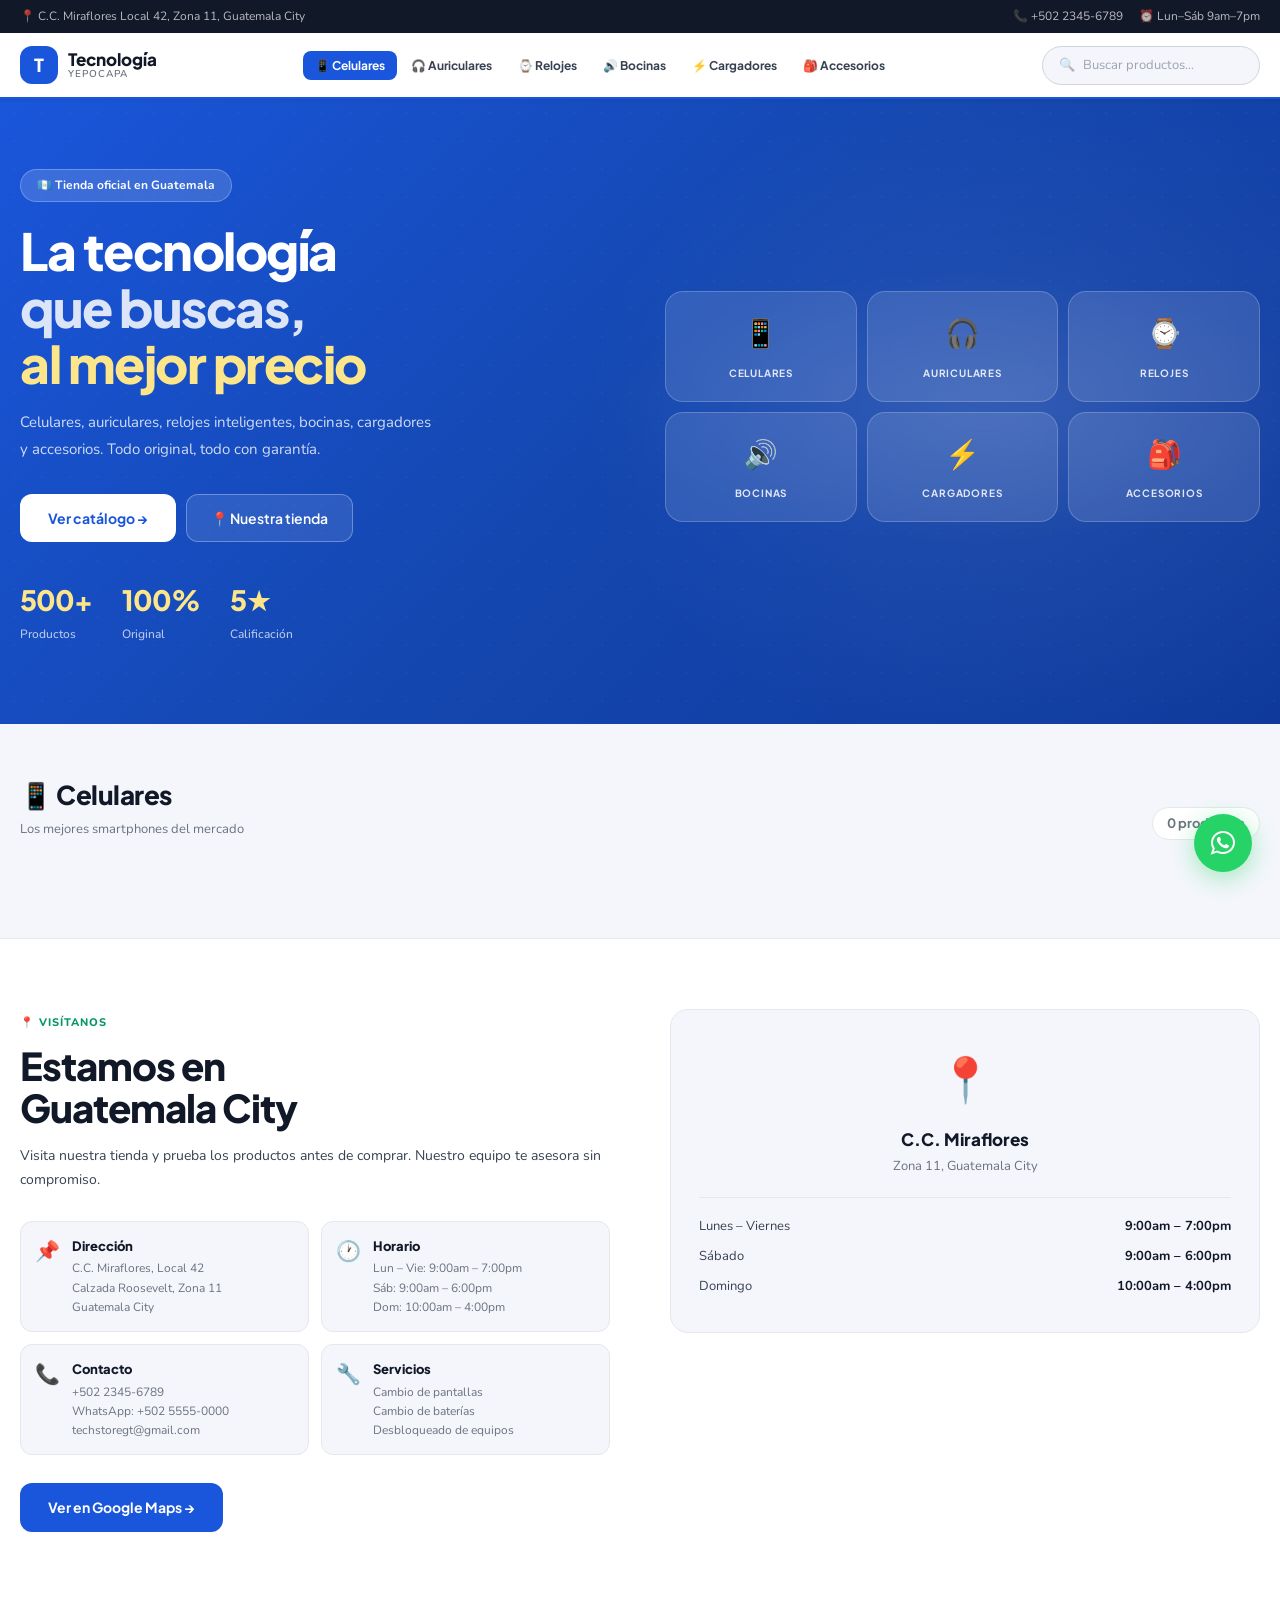
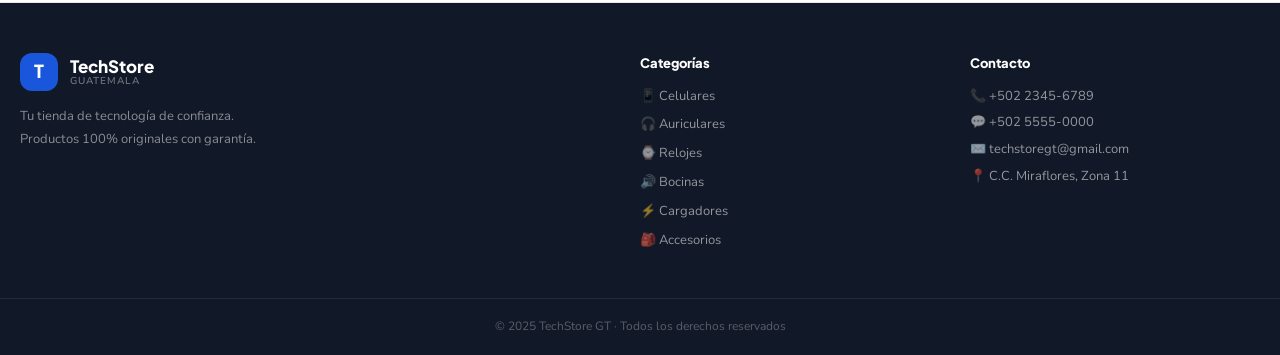
==== commit 374c7c5e: "hola ..." ====
--- a/index.html
+++ b/index.html
@@ -3,7 +3,7 @@
 <head>
   <meta charset="UTF-8"/>
   <meta name="viewport" content="width=device-width, initial-scale=1.0, maximum-scale=1.0"/>
-  <title>TechStore GT — Tecnología Original</title>
+  <title>Tecnología Yepocapa — Tecnología Original</title>
   <link rel="stylesheet" href="styles.css"/>
   <link rel="stylesheet" href="https://maxcdn.bootstrapcdn.com/font-awesome/4.5.0/css/font-awesome.min.css"/>
 </head>
@@ -26,8 +26,8 @@
     <a href="#" class="logo">
       <div class="logo-mark">T</div>
       <div class="logo-text-wrap">
-        <span class="logo-name">TechStore</span>
-        <span class="logo-country">Guatemala</span>
+        <span class="logo-name">Tecnología</span>
+        <span class="logo-country">Yepocapa</span>
       </div>
     </a>
     <nav class="cat-nav" id="cat-nav">
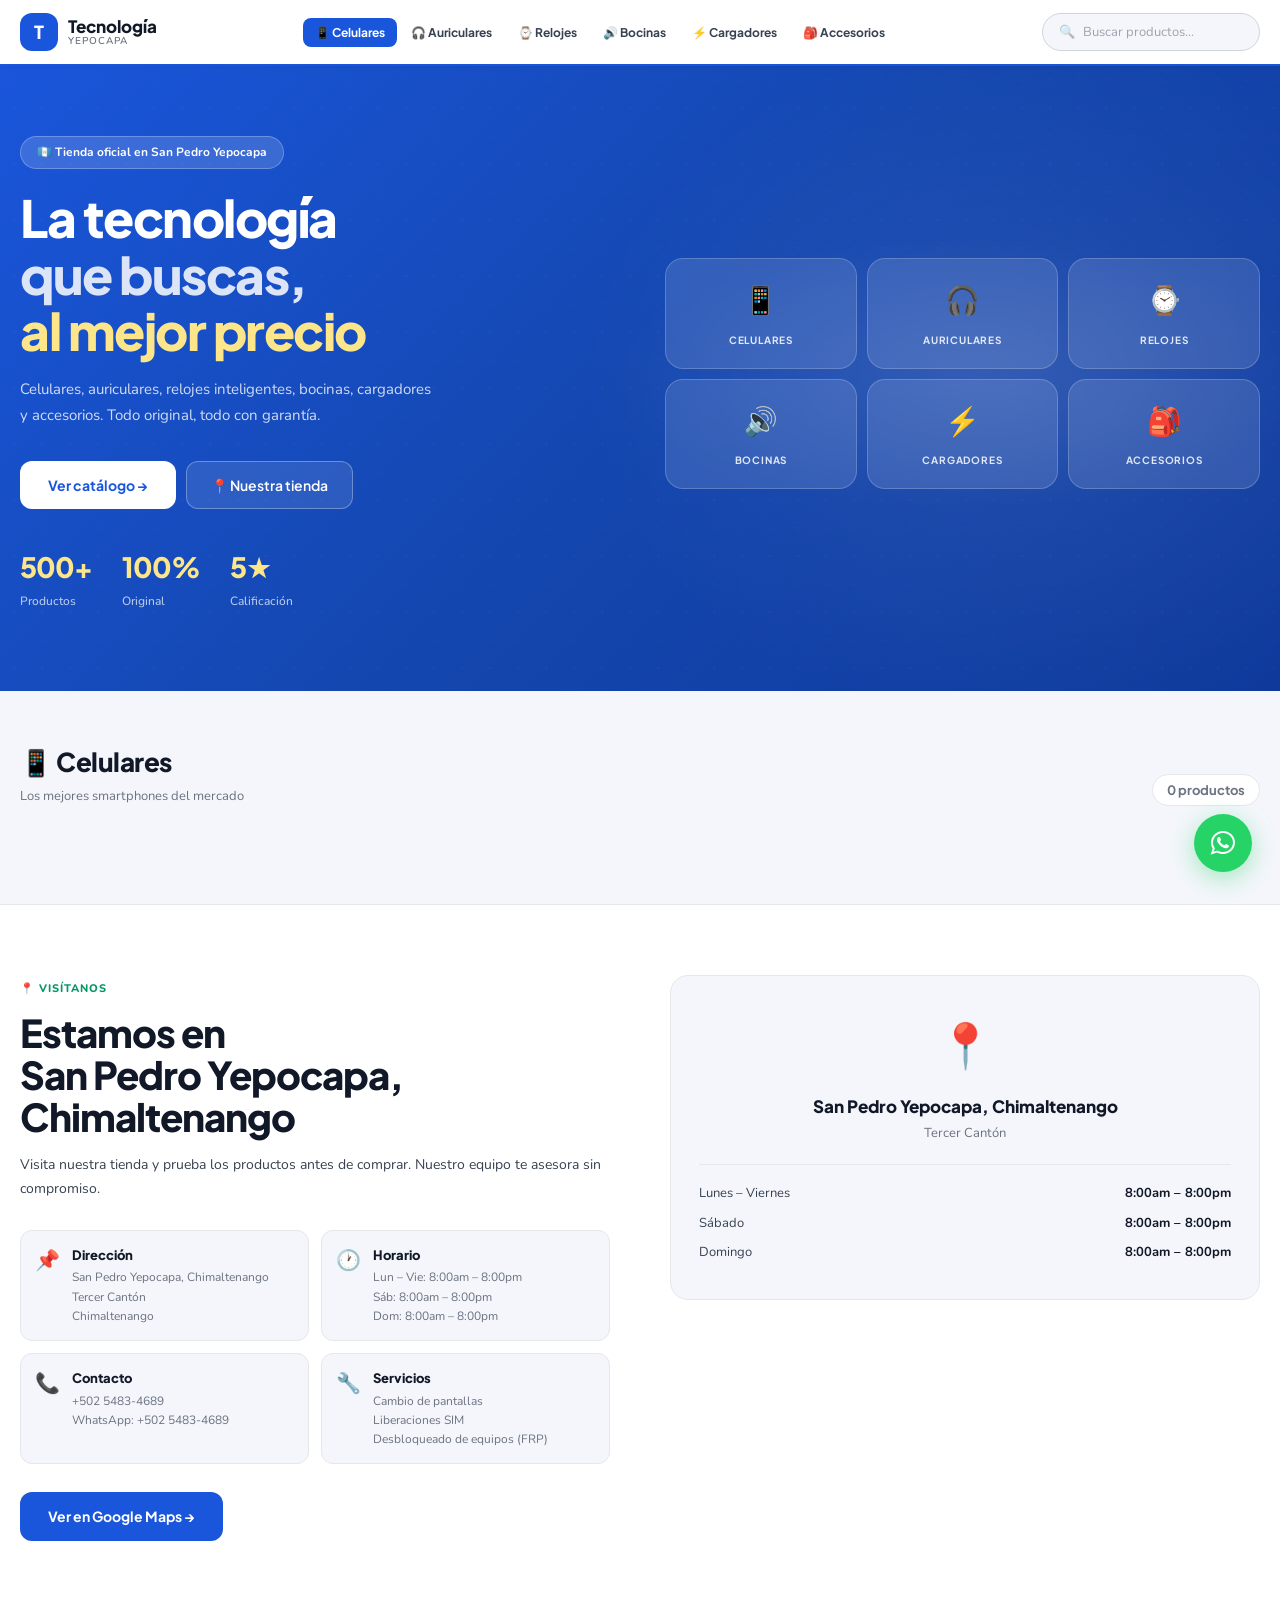
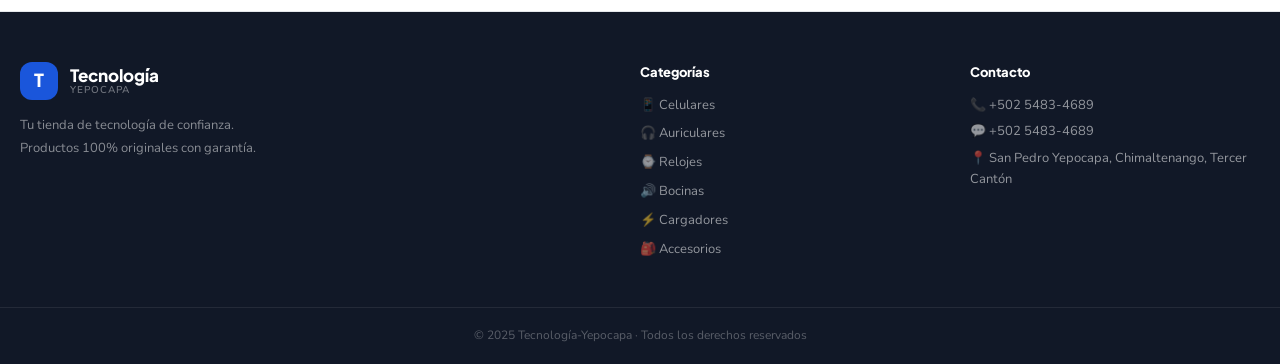
==== commit ac878c8f: "Info ya agregada de la tienda" ====
--- a/index.html
+++ b/index.html
@@ -9,16 +9,6 @@
 </head>
 <body>
 
-<!-- ── TOP BAR ── -->
-<div class="topbar">
-  <div class="topbar-inner">
-    <span>📍 C.C. Miraflores Local 42, Zona 11, Guatemala City</span>
-    <div class="topbar-right">
-      <span>📞 +502 2345-6789</span>
-      <span>⏰ Lun–Sáb 9am–7pm</span>
-    </div>
-  </div>
-</div>
 
 <!-- ── HEADER ── -->
 <header id="site-header">
@@ -68,7 +58,7 @@
   <div class="hero-grid-bg"></div>
   <div class="hero-inner">
     <div class="hero-text">
-      <div class="hero-tag">🇬🇹 Tienda oficial en Guatemala</div>
+      <div class="hero-tag">🇬🇹 Tienda oficial en San Pedro Yepocapa</div>
       <h1 class="hero-h1">
         La tecnología<br/>
         <span class="line2">que buscas,</span><br/>
@@ -132,25 +122,25 @@
   <div class="store-inner">
     <div class="store-left">
       <p class="section-label">📍 Visítanos</p>
-      <h2 class="store-h2">Estamos en<br/>Guatemala City</h2>
+      <h2 class="store-h2">Estamos en<br/>San Pedro Yepocapa, Chimaltenango</h2>
       <p class="store-p">Visita nuestra tienda y prueba los productos antes de comprar. Nuestro equipo te asesora sin compromiso.</p>
       <div class="store-grid">
-        <div class="store-card"><div class="store-card-icon">📌</div><div><strong>Dirección</strong><p>C.C. Miraflores, Local 42<br/>Calzada Roosevelt, Zona 11<br/>Guatemala City</p></div></div>
-        <div class="store-card"><div class="store-card-icon">🕐</div><div><strong>Horario</strong><p>Lun – Vie: 9:00am – 7:00pm<br/>Sáb: 9:00am – 6:00pm<br/>Dom: 10:00am – 4:00pm</p></div></div>
-        <div class="store-card"><div class="store-card-icon">📞</div><div><strong>Contacto</strong><p>+502 2345-6789<br/>WhatsApp: +502 5555-0000<br/>techstoregt@gmail.com</p></div></div>
-        <div class="store-card"><div class="store-card-icon">🔧</div><div><strong>Servicios</strong><p>Cambio de pantallas<br/>Cambio de baterías<br/>Desbloqueado de equipos</p></div></div>
+        <div class="store-card"><div class="store-card-icon">📌</div><div><strong>Dirección</strong><p>San Pedro Yepocapa, Chimaltenango<br/>Tercer Cantón<br/>Chimaltenango</p></div></div>
+        <div class="store-card"><div class="store-card-icon">🕐</div><div><strong>Horario</strong><p>Lun – Vie: 8:00am – 8:00pm<br/>Sáb: 8:00am – 8:00pm<br/>Dom: 8:00am – 8:00pm</p></div></div>
+        <div class="store-card"><div class="store-card-icon">📞</div><div><strong>Contacto</strong><p>+502 5483-4689<br/>WhatsApp: +502 5483-4689<br/></div></div>
+        <div class="store-card"><div class="store-card-icon">🔧</div><div><strong>Servicios</strong><p>Cambio de pantallas<br/>Liberaciones SIM<br/>Desbloqueado de equipos (FRP)</p></div></div>
       </div>
       <a href="https://maps.google.com/?q=Centro+Comercial+Miraflores+Guatemala" target="_blank" class="btn-primary" style="margin-top:28px;display:inline-flex;">Ver en Google Maps →</a>
     </div>
     <div class="store-right">
       <div class="map-box">
         <div class="map-pin-anim">📍</div>
-        <p class="map-name">C.C. Miraflores</p>
-        <p class="map-zone">Zona 11, Guatemala City</p>
+        <p class="map-name">San Pedro Yepocapa, Chimaltenango</p>
+        <p class="map-zone">Tercer Cantón</p>
         <div class="map-hours">
-          <div class="map-hour-row"><span>Lunes – Viernes</span><span>9:00am – 7:00pm</span></div>
-          <div class="map-hour-row"><span>Sábado</span><span>9:00am – 6:00pm</span></div>
-          <div class="map-hour-row"><span>Domingo</span><span>10:00am – 4:00pm</span></div>
+          <div class="map-hour-row"><span>Lunes – Viernes</span><span>8:00am – 8:00pm</span></div>
+          <div class="map-hour-row"><span>Sábado</span><span>8:00am – 8:00pm</span></div>
+          <div class="map-hour-row"><span>Domingo</span><span>8:00am – 8:00pm</span></div>
         </div>
       </div>
     </div>
@@ -385,7 +375,7 @@
     <div class="footer-brand">
       <div class="logo" style="display:flex;align-items:center;gap:12px;margin-bottom:14px;">
         <div class="logo-mark">T</div>
-        <div class="logo-text-wrap"><span class="logo-name">TechStore</span><span class="logo-country">Guatemala</span></div>
+        <div class="logo-text-wrap"><span class="logo-name">Tecnología</span><span class="logo-country">Yepocapa</span></div>
       </div>
       <p>Tu tienda de tecnología de confianza.<br/>Productos 100% originales con garantía.</p>
     </div>
@@ -400,13 +390,12 @@
     </div>
     <div class="footer-col">
       <h4>Contacto</h4>
-      <p>📞 +502 2345-6789</p>
-      <p>💬 +502 5555-0000</p>
-      <p>✉️ techstoregt@gmail.com</p>
-      <p>📍 C.C. Miraflores, Zona 11</p>
-    </div>
-  </div>
-  <div class="footer-bottom" id="secret-login-trigger" style="user-select:none;">© 2025 TechStore GT · Todos los derechos reservados</div>
+      <p>📞 +502 5483-4689</p>
+      <p>💬 +502 5483-4689</p>
+      <p>📍 San Pedro Yepocapa, Chimaltenango, Tercer Cantón</p>
+    </div>
+  </div>
+  <div class="footer-bottom" id="secret-login-trigger" style="user-select:none;">© 2025 Tecnología-Yepocapa · Todos los derechos reservados</div>
 </footer>
 
 <script src="https://cdn.jsdelivr.net/npm/@supabase/supabase-js@2/dist/umd/supabase.min.js"></script>
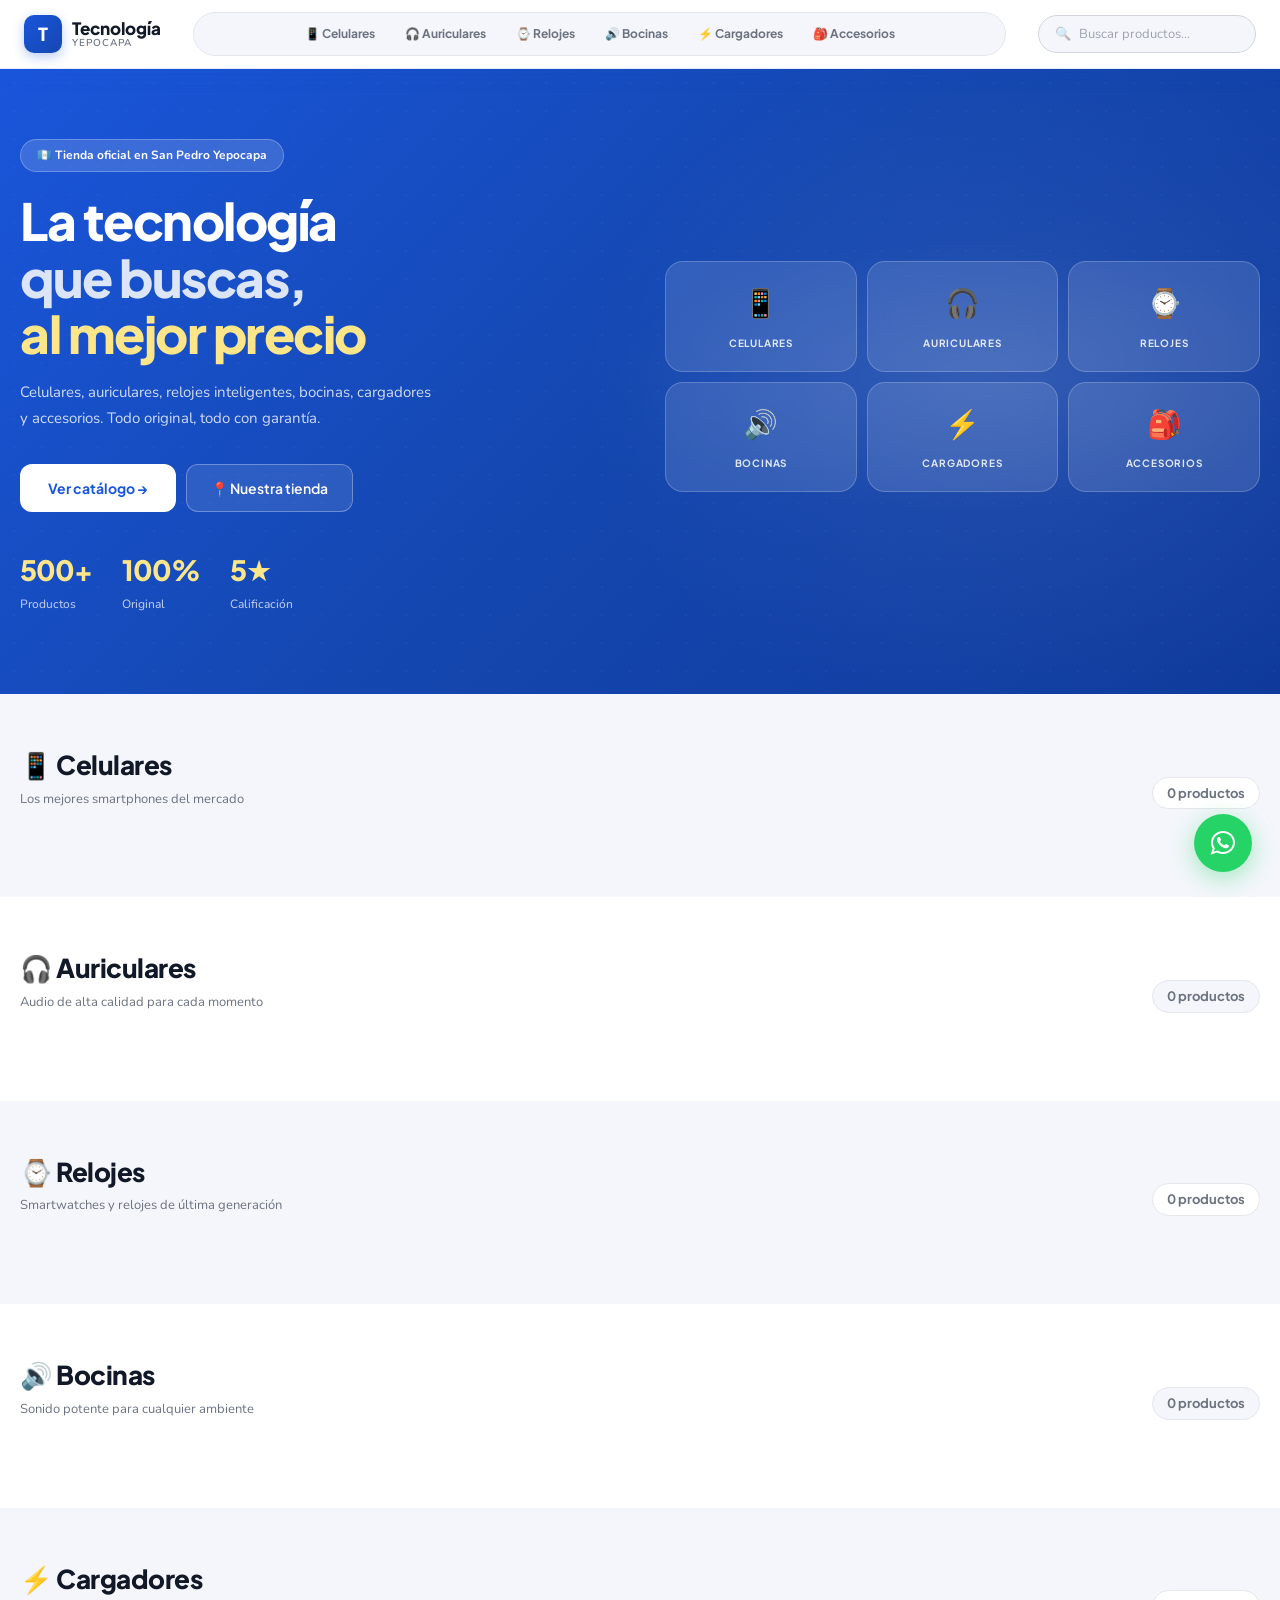
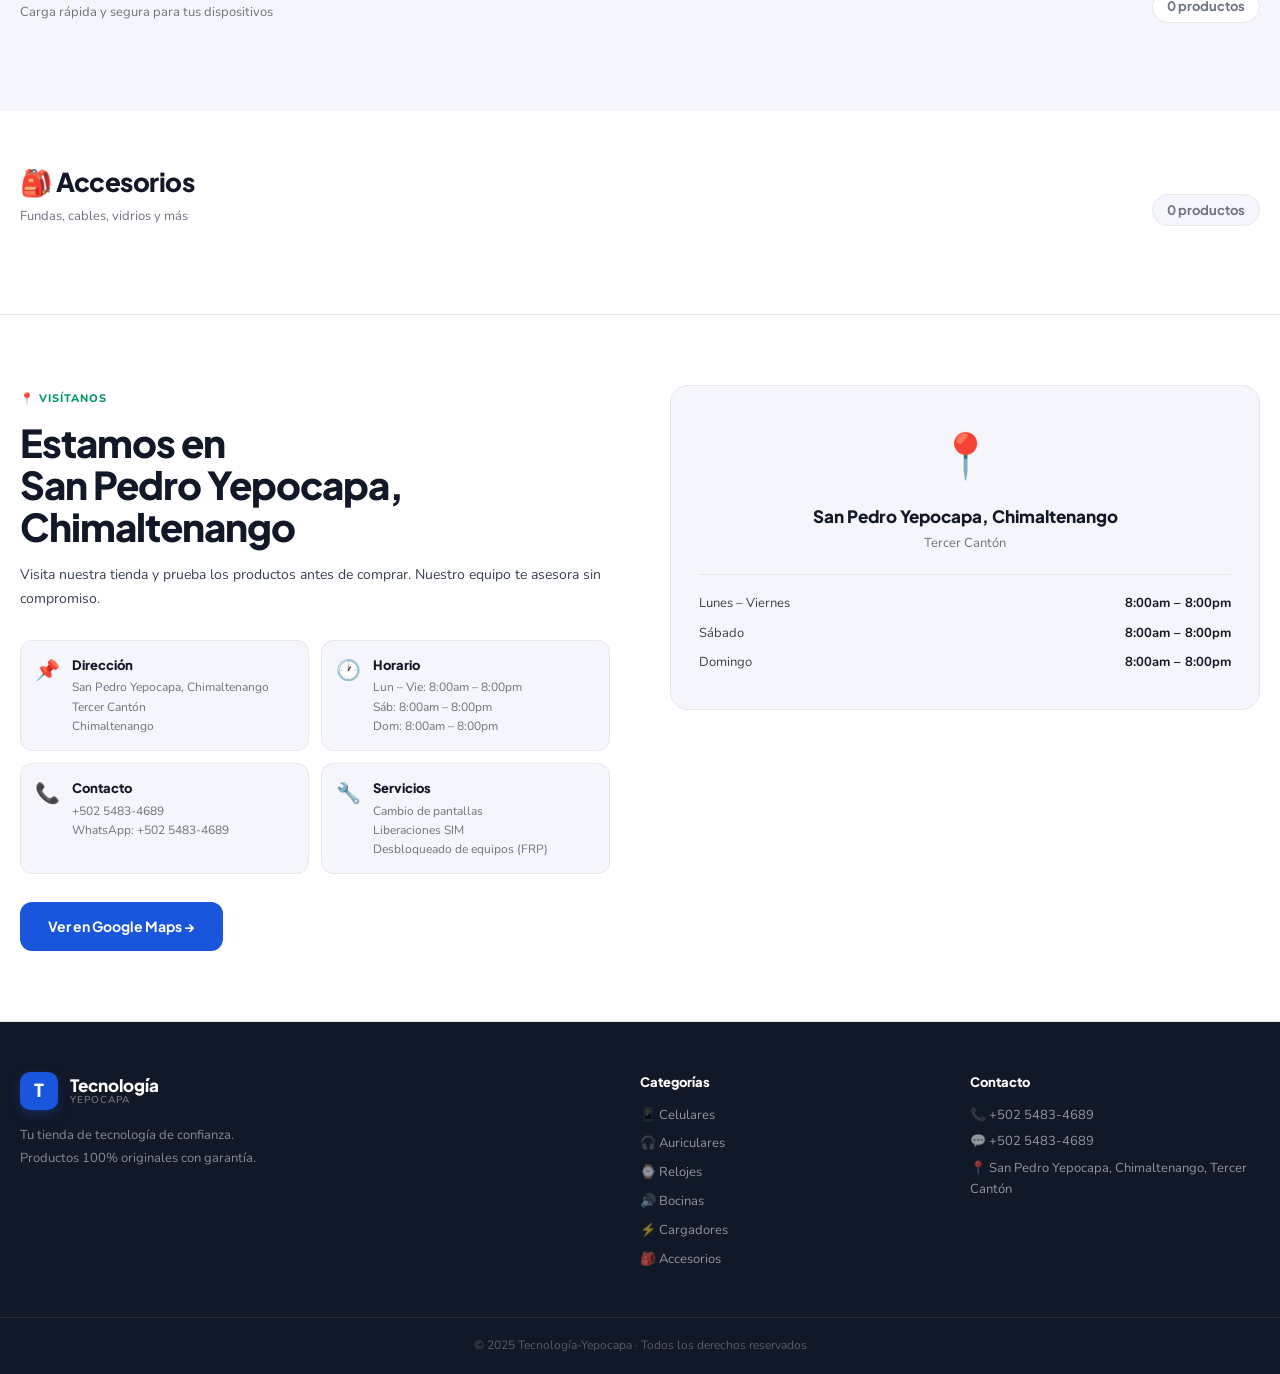
==== commit 9af9e7b1: "nuevo diseño" ====
--- a/index.html
+++ b/index.html
@@ -7,6 +7,7 @@
   <link rel="stylesheet" href="styles.css"/>
   <link rel="stylesheet" href="https://maxcdn.bootstrapcdn.com/font-awesome/4.5.0/css/font-awesome.min.css"/>
 </head>
+
 <body>
 
 
@@ -21,12 +22,12 @@
       </div>
     </a>
     <nav class="cat-nav" id="cat-nav">
-      <button class="cat-btn active" data-cat="celulares">📱 Celulares</button>
-      <button class="cat-btn" data-cat="auriculares">🎧 Auriculares</button>
-      <button class="cat-btn" data-cat="relojes">⌚ Relojes</button>
-      <button class="cat-btn" data-cat="bocinas">🔊 Bocinas</button>
-      <button class="cat-btn" data-cat="cargadores">⚡ Cargadores</button>
-      <button class="cat-btn" data-cat="accesorios">🎒 Accesorios</button>
+      <a class="cat-nav-link" href="#sec-celulares">📱 Celulares</a>
+      <a class="cat-nav-link" href="#sec-auriculares">🎧 Auriculares</a>
+      <a class="cat-nav-link" href="#sec-relojes">⌚ Relojes</a>
+      <a class="cat-nav-link" href="#sec-bocinas">🔊 Bocinas</a>
+      <a class="cat-nav-link" href="#sec-cargadores">⚡ Cargadores</a>
+      <a class="cat-nav-link" href="#sec-accesorios">🎒 Accesorios</a>
     </nav>
     <div class="header-end">
       <div class="search-box">
@@ -39,12 +40,12 @@
     </div>
   </div>
   <div class="mobile-nav hidden" id="mobile-nav">
-    <button class="cat-btn active" data-cat="celulares">📱 Celulares</button>
-    <button class="cat-btn" data-cat="auriculares">🎧 Auriculares</button>
-    <button class="cat-btn" data-cat="relojes">⌚ Relojes</button>
-    <button class="cat-btn" data-cat="bocinas">🔊 Bocinas</button>
-    <button class="cat-btn" data-cat="cargadores">⚡ Cargadores</button>
-    <button class="cat-btn" data-cat="accesorios">🎒 Accesorios</button>
+    <a class="cat-btn" href="#sec-celulares">📱 Celulares</a>
+    <a class="cat-btn" href="#sec-auriculares">🎧 Auriculares</a>
+    <a class="cat-btn" href="#sec-relojes">⌚ Relojes</a>
+    <a class="cat-btn" href="#sec-bocinas">🔊 Bocinas</a>
+    <a class="cat-btn" href="#sec-cargadores">⚡ Cargadores</a>
+    <a class="cat-btn" href="#sec-accesorios">🎒 Accesorios</a>
     <div class="mobile-search">
       <span>🔍</span>
       <input type="text" id="search-mobile" placeholder="Buscar..."/>
@@ -66,7 +67,7 @@
       </h1>
       <p class="hero-desc">Celulares, auriculares, relojes inteligentes, bocinas, cargadores y accesorios. Todo original, todo con garantía.</p>
       <div class="hero-actions">
-        <a href="#catalogo" class="btn-primary">Ver catálogo →</a>
+        <a href="#sec-celulares" class="btn-primary">Ver catálogo →</a>
         <a href="#tienda" class="btn-secondary">📍 Nuestra tienda</a>
       </div>
       <div class="hero-stats">
@@ -87,35 +88,135 @@
     <div class="hero-visual">
       <div class="hero-phone-glow"></div>
       <div class="hero-grid-cards">
-        <div class="hero-card c1"><div class="hero-card-icon">📱</div><span>Celulares</span></div>
-        <div class="hero-card c2"><div class="hero-card-icon">🎧</div><span>Auriculares</span></div>
-        <div class="hero-card c3"><div class="hero-card-icon">⌚</div><span>Relojes</span></div>
-        <div class="hero-card c4"><div class="hero-card-icon">🔊</div><span>Bocinas</span></div>
-        <div class="hero-card c5"><div class="hero-card-icon">⚡</div><span>Cargadores</span></div>
-        <div class="hero-card c6"><div class="hero-card-icon">🎒</div><span>Accesorios</span></div>
+        <a class="hero-card c1" href="#sec-celulares"><div class="hero-card-icon">📱</div><span>Celulares</span></a>
+        <a class="hero-card c2" href="#sec-auriculares"><div class="hero-card-icon">🎧</div><span>Auriculares</span></a>
+        <a class="hero-card c3" href="#sec-relojes"><div class="hero-card-icon">⌚</div><span>Relojes</span></a>
+        <a class="hero-card c4" href="#sec-bocinas"><div class="hero-card-icon">🔊</div><span>Bocinas</span></a>
+        <a class="hero-card c5" href="#sec-cargadores"><div class="hero-card-icon">⚡</div><span>Cargadores</span></a>
+        <a class="hero-card c6" href="#sec-accesorios"><div class="hero-card-icon">🎒</div><span>Accesorios</span></a>
       </div>
     </div>
   </div>
 </section>
 
-<!-- ── CATÁLOGO ── -->
-<section id="catalogo" class="catalog-section">
-  <div class="catalog-inner">
-    <div class="catalog-header">
-      <div>
-        <h2 class="catalog-title" id="catalog-title">📱 Celulares</h2>
-        <p class="catalog-sub" id="catalog-sub">Los mejores smartphones del mercado</p>
-      </div>
-      <span class="catalog-count" id="catalog-count">0 productos</span>
-    </div>
-    <div id="product-grid" class="product-grid"></div>
-    <div id="empty-state" class="empty-state hidden">
-      <div id="empty-icon" class="empty-icon">📱</div>
-      <h3 id="empty-title">Sin productos aún</h3>
-      <p>El administrador aún no ha agregado productos en esta categoría.</p>
-    </div>
-  </div>
-</section>
+<!-- ── CATÁLOGO — todas las secciones apiladas ── -->
+<div id="catalogo" class="all-catalogs">
+
+  <!-- Celulares -->
+  <section id="sec-celulares" class="catalog-section">
+    <div class="catalog-inner">
+      <div class="catalog-header">
+        <div>
+          <h2 class="catalog-title">📱 Celulares</h2>
+          <p class="catalog-sub">Los mejores smartphones del mercado</p>
+        </div>
+        <span class="catalog-count" id="count-celulares">0 productos</span>
+      </div>
+      <div id="grid-celulares" class="product-grid"></div>
+      <div id="empty-celulares" class="empty-state hidden">
+        <div class="empty-icon">📱</div>
+        <h3>Sin celulares aún</h3>
+        <p>El administrador aún no ha agregado productos en esta categoría.</p>
+      </div>
+    </div>
+  </section>
+
+  <!-- Auriculares -->
+  <section id="sec-auriculares" class="catalog-section catalog-section-alt">
+    <div class="catalog-inner">
+      <div class="catalog-header">
+        <div>
+          <h2 class="catalog-title">🎧 Auriculares</h2>
+          <p class="catalog-sub">Audio de alta calidad para cada momento</p>
+        </div>
+        <span class="catalog-count" id="count-auriculares">0 productos</span>
+      </div>
+      <div id="grid-auriculares" class="product-grid"></div>
+      <div id="empty-auriculares" class="empty-state hidden">
+        <div class="empty-icon">🎧</div>
+        <h3>Sin auriculares aún</h3>
+        <p>El administrador aún no ha agregado productos en esta categoría.</p>
+      </div>
+    </div>
+  </section>
+
+  <!-- Relojes -->
+  <section id="sec-relojes" class="catalog-section">
+    <div class="catalog-inner">
+      <div class="catalog-header">
+        <div>
+          <h2 class="catalog-title">⌚ Relojes</h2>
+          <p class="catalog-sub">Smartwatches y relojes de última generación</p>
+        </div>
+        <span class="catalog-count" id="count-relojes">0 productos</span>
+      </div>
+      <div id="grid-relojes" class="product-grid"></div>
+      <div id="empty-relojes" class="empty-state hidden">
+        <div class="empty-icon">⌚</div>
+        <h3>Sin relojes aún</h3>
+        <p>El administrador aún no ha agregado productos en esta categoría.</p>
+      </div>
+    </div>
+  </section>
+
+  <!-- Bocinas -->
+  <section id="sec-bocinas" class="catalog-section catalog-section-alt">
+    <div class="catalog-inner">
+      <div class="catalog-header">
+        <div>
+          <h2 class="catalog-title">🔊 Bocinas</h2>
+          <p class="catalog-sub">Sonido potente para cualquier ambiente</p>
+        </div>
+        <span class="catalog-count" id="count-bocinas">0 productos</span>
+      </div>
+      <div id="grid-bocinas" class="product-grid"></div>
+      <div id="empty-bocinas" class="empty-state hidden">
+        <div class="empty-icon">🔊</div>
+        <h3>Sin bocinas aún</h3>
+        <p>El administrador aún no ha agregado productos en esta categoría.</p>
+      </div>
+    </div>
+  </section>
+
+  <!-- Cargadores -->
+  <section id="sec-cargadores" class="catalog-section">
+    <div class="catalog-inner">
+      <div class="catalog-header">
+        <div>
+          <h2 class="catalog-title">⚡ Cargadores</h2>
+          <p class="catalog-sub">Carga rápida y segura para tus dispositivos</p>
+        </div>
+        <span class="catalog-count" id="count-cargadores">0 productos</span>
+      </div>
+      <div id="grid-cargadores" class="product-grid"></div>
+      <div id="empty-cargadores" class="empty-state hidden">
+        <div class="empty-icon">⚡</div>
+        <h3>Sin cargadores aún</h3>
+        <p>El administrador aún no ha agregado productos en esta categoría.</p>
+      </div>
+    </div>
+  </section>
+
+  <!-- Accesorios -->
+  <section id="sec-accesorios" class="catalog-section catalog-section-alt">
+    <div class="catalog-inner">
+      <div class="catalog-header">
+        <div>
+          <h2 class="catalog-title">🎒 Accesorios</h2>
+          <p class="catalog-sub">Fundas, cables, vidrios y más</p>
+        </div>
+        <span class="catalog-count" id="count-accesorios">0 productos</span>
+      </div>
+      <div id="grid-accesorios" class="product-grid"></div>
+      <div id="empty-accesorios" class="empty-state hidden">
+        <div class="empty-icon">🎒</div>
+        <h3>Sin accesorios aún</h3>
+        <p>El administrador aún no ha agregado productos en esta categoría.</p>
+      </div>
+    </div>
+  </section>
+
+</div>
 
 <!-- ── STORE INFO ── -->
 <section id="tienda" class="store-section">
@@ -130,7 +231,7 @@
         <div class="store-card"><div class="store-card-icon">📞</div><div><strong>Contacto</strong><p>+502 5483-4689<br/>WhatsApp: +502 5483-4689<br/></div></div>
         <div class="store-card"><div class="store-card-icon">🔧</div><div><strong>Servicios</strong><p>Cambio de pantallas<br/>Liberaciones SIM<br/>Desbloqueado de equipos (FRP)</p></div></div>
       </div>
-      <a href="https://maps.google.com/?q=Centro+Comercial+Miraflores+Guatemala" target="_blank" class="btn-primary" style="margin-top:28px;display:inline-flex;">Ver en Google Maps →</a>
+      <a href="https://maps.app.goo.gl/ygKxRL9UdeYd9qm97" target="_blank" class="btn-primary" style="margin-top:28px;display:inline-flex;">Ver en Google Maps →</a>
     </div>
     <div class="store-right">
       <div class="map-box">
@@ -194,7 +295,7 @@
     <div id="login-msg" class="alert hidden"></div>
     <div class="field-group">
       <label>Correo electrónico</label>
-      <input type="email" id="login-user" placeholder="admin@techstoregt.com" autocomplete="off"/>
+      <input type="email" id="login-user" placeholder="admin@tecnologiayepocapa.com" autocomplete="off"/>
     </div>
     <div class="field-group">
       <label>Contraseña</label>
@@ -204,7 +305,6 @@
   </div>
 
   <div id="admin-panel" class="admin-panel hidden">
-    <!-- Header con X en lugar de "Cerrar sesión" -->
     <div class="admin-header">
       <div class="logo" style="gap:10px;display:flex;align-items:center;">
         <div class="logo-mark" style="width:32px;height:32px;font-size:13px;">T</div>
@@ -272,7 +372,7 @@
               <option value="disponible">✅ Disponible</option>
               <option value="pocas">⚠️ Pocas unidades</option>
               <option value="agotado">❌ Agotado</option>
-              <option value="preventa">🔔 Preventa</option>
+              <option value="preventa">🔔 Próximamente en local</option>
             </select>
           </div>
         </div>
@@ -355,7 +455,7 @@
         <div class="color-tag-list" id="edit-color-chips"></div>
       </div>
       <div class="field-row"><div class="field-group"><label>Nombre *</label><input type="text" id="edit-name"/></div><div class="field-group"><label>Marca *</label><input type="text" id="edit-brand"/></div></div>
-      <div class="field-row"><div class="field-group"><label>Precio (Q) *</label><input type="number" id="edit-price" min="0"/></div><div class="field-group"><label>Estado</label><select id="edit-estado"><option value="disponible">✅ Disponible</option><option value="pocas">⚠️ Pocas unidades</option><option value="agotado">❌ Agotado</option><option value="preventa">🔔 Preventa</option></select></div></div>
+      <div class="field-row"><div class="field-group"><label>Precio (Q) *</label><input type="number" id="edit-price" min="0"/></div><div class="field-group"><label>Estado</label><select id="edit-estado"><option value="disponible">✅ Disponible</option><option value="pocas">⚠️ Pocas unidades</option><option value="agotado">❌ Agotado</option><option value="preventa">🔔 Próximamente en local</option></select></div></div>
       <div id="edit-specs-celulares" class="specs-block"><div class="field-row"><div class="field-group"><label>Almacenamiento *</label><input type="text" id="edit-storage"/></div><div class="field-group"><label>RAM *</label><input type="text" id="edit-ram"/></div></div><div class="field-group"><label>Procesador *</label><input type="text" id="edit-cpu"/></div><div class="field-row"><div class="field-group"><label>Pantalla</label><input type="text" id="edit-screen"/></div><div class="field-group"><label>Batería</label><input type="text" id="edit-battery"/></div></div><div class="field-row"><div class="field-group"><label>Cámara</label><input type="text" id="edit-camara"/></div><div class="field-group"><label>Sistema</label><input type="text" id="edit-os"/></div></div></div>
       <div id="edit-specs-auriculares" class="specs-block hidden"><div class="field-row"><div class="field-group"><label>Tipo *</label><input type="text" id="edit-tipo-auri"/></div><div class="field-group"><label>Conectividad *</label><input type="text" id="edit-conect"/></div></div><div class="field-row"><div class="field-group"><label>Autonomía</label><input type="text" id="edit-autonomia"/></div><div class="field-group"><label>Cancel. ruido</label><input type="text" id="edit-anc"/></div></div></div>
       <div id="edit-specs-relojes" class="specs-block hidden"><div class="field-row"><div class="field-group"><label>Tipo *</label><input type="text" id="edit-tipo-reloj"/></div><div class="field-group"><label>Compatibilidad *</label><input type="text" id="edit-compat"/></div></div><div class="field-row"><div class="field-group"><label>Autonomía</label><input type="text" id="edit-bat-reloj"/></div><div class="field-group"><label>Resistencia</label><input type="text" id="edit-resist"/></div></div></div>
@@ -381,12 +481,12 @@
     </div>
     <div class="footer-col">
       <h4>Categorías</h4>
-      <a data-cat-footer="celulares">📱 Celulares</a>
-      <a data-cat-footer="auriculares">🎧 Auriculares</a>
-      <a data-cat-footer="relojes">⌚ Relojes</a>
-      <a data-cat-footer="bocinas">🔊 Bocinas</a>
-      <a data-cat-footer="cargadores">⚡ Cargadores</a>
-      <a data-cat-footer="accesorios">🎒 Accesorios</a>
+      <a href="#sec-celulares">📱 Celulares</a>
+      <a href="#sec-auriculares">🎧 Auriculares</a>
+      <a href="#sec-relojes">⌚ Relojes</a>
+      <a href="#sec-bocinas">🔊 Bocinas</a>
+      <a href="#sec-cargadores">⚡ Cargadores</a>
+      <a href="#sec-accesorios">🎒 Accesorios</a>
     </div>
     <div class="footer-col">
       <h4>Contacto</h4>
--- a/styles.css
+++ b/styles.css
@@ -49,31 +49,49 @@
 .admin-bar-btn.danger:hover{background:rgba(220,38,38,0.5);}
 body.admin-mode #site-header{top:41px;}
 
-/* ── TOPBAR ── */
-.topbar{background:var(--ink);color:rgba(255,255,255,0.7);font-size:12px;padding:7px 0;}
-.topbar-inner{max-width:var(--max-w);margin:0 auto;padding:0 20px;display:flex;justify-content:space-between;align-items:center;gap:10px;}
-.topbar-right{display:flex;gap:16px;flex-shrink:0;}
-
-/* ── HEADER ── */
-#site-header{position:sticky;top:0;z-index:200;background:var(--bg-white);border-bottom:2px solid var(--accent);box-shadow:var(--shadow-sm);}
-.header-inner{max-width:var(--max-w);margin:0 auto;padding:0 20px;height:64px;display:flex;align-items:center;gap:16px;}
+/* ── HEADER — Improved Navbar ── */
+#site-header{
+  position:sticky;top:0;z-index:200;
+  background:rgba(255,255,255,0.95);
+  backdrop-filter:blur(20px);
+  -webkit-backdrop-filter:blur(20px);
+  border-bottom:1px solid rgba(26,86,219,0.12);
+  box-shadow:0 2px 24px rgba(26,86,219,0.08);
+}
+.header-inner{max-width:var(--max-w);margin:0 auto;padding:0 24px;height:68px;display:flex;align-items:center;gap:20px;}
 .logo{display:flex;align-items:center;gap:10px;flex-shrink:0;text-decoration:none;}
-.logo-mark{width:38px;height:38px;background:var(--accent);border-radius:var(--radius);display:flex;align-items:center;justify-content:center;font-family:var(--font-head);font-size:18px;font-weight:900;color:#fff;flex-shrink:0;}
+.logo-mark{width:38px;height:38px;background:linear-gradient(135deg,#1a56db,#1447b0);border-radius:10px;display:flex;align-items:center;justify-content:center;font-family:var(--font-head);font-size:18px;font-weight:900;color:#fff;flex-shrink:0;box-shadow:0 4px 12px rgba(26,86,219,0.3);}
 .logo-text-wrap{display:flex;flex-direction:column;line-height:1.1;}
 .logo-name{font-family:var(--font-head);font-size:17px;font-weight:800;color:var(--ink);}
 .logo-country{font-size:10px;font-weight:600;color:var(--ink3);text-transform:uppercase;letter-spacing:1px;}
-.cat-nav{flex:1;display:flex;align-items:center;justify-content:center;gap:2px;overflow:hidden;}
-.cat-btn{background:transparent;border:none;border-radius:var(--radius-sm);padding:7px 12px;font-family:var(--font-head);font-size:12px;font-weight:700;color:var(--ink2);cursor:pointer;white-space:nowrap;transition:all var(--fast);}
-.cat-btn:hover{background:var(--bg);color:var(--ink);}
-.cat-btn.active{background:var(--accent);color:#fff;}
-.cat-btn[data-cat="auriculares"].active{background:var(--cat-auriculares);}
-.cat-btn[data-cat="relojes"].active{background:var(--cat-relojes);}
-.cat-btn[data-cat="bocinas"].active{background:var(--cat-bocinas);}
-.cat-btn[data-cat="cargadores"].active{background:var(--cat-cargadores);}
-.cat-btn[data-cat="accesorios"].active{background:var(--cat-accesorios);}
-.header-end{display:flex;align-items:center;gap:8px;flex-shrink:0;}
-.search-box{display:flex;align-items:center;gap:8px;background:var(--bg);border:1.5px solid var(--border2);border-radius:50px;padding:8px 16px;transition:border-color var(--fast);}
-.search-box:focus-within{border-color:var(--accent);box-shadow:0 0 0 3px var(--accent-s);}
+
+/* ── NEW NAV ── */
+.cat-nav{flex:1;display:flex;align-items:center;justify-content:center;gap:2px;overflow:hidden;background:var(--bg);border:1.5px solid var(--border);border-radius:50px;padding:4px;margin:0 12px;}
+.cat-nav-link{
+  display:inline-flex;align-items:center;gap:5px;
+  background:transparent;border:none;border-radius:50px;
+  padding:7px 14px;
+  font-family:var(--font-head);font-size:12px;font-weight:700;
+  color:var(--ink3);
+  cursor:pointer;white-space:nowrap;
+  transition:all 0.2s var(--ease);
+  text-decoration:none;
+  position:relative;
+}
+.cat-nav-link:hover{
+  background:var(--bg-white);
+  color:var(--accent);
+  box-shadow:0 2px 8px rgba(26,86,219,0.12);
+}
+.cat-nav-link.active{
+  background:var(--accent);
+  color:#fff;
+  box-shadow:0 2px 10px rgba(26,86,219,0.3);
+}
+
+.header-end{display:flex;align-items:center;gap:10px;flex-shrink:0;}
+.search-box{display:flex;align-items:center;gap:8px;background:var(--bg);border:1.5px solid var(--border2);border-radius:50px;padding:8px 16px;transition:all var(--fast);}
+.search-box:focus-within{border-color:var(--accent);box-shadow:0 0 0 3px var(--accent-s);background:var(--bg-white);}
 .search-icon{font-size:13px;opacity:0.5;}
 .search-box input{background:none;border:none;outline:none;font-size:13px;color:var(--ink);width:160px;}
 .search-box input::placeholder{color:var(--ink4);}
@@ -83,7 +101,7 @@
 .ham-btn.open span:nth-child(2){opacity:0;}
 .ham-btn.open span:nth-child(3){transform:translateY(-7px) rotate(-45deg);}
 .mobile-nav{background:var(--bg-white);border-top:1px solid var(--border);padding:12px 16px 16px;display:flex;flex-wrap:wrap;gap:6px;box-shadow:var(--shadow);}
-.mobile-nav .cat-btn{background:var(--bg);font-size:13px;}
+.mobile-nav .cat-btn{background:var(--bg);font-size:13px;display:inline-flex;align-items:center;gap:5px;border:none;border-radius:var(--radius-sm);padding:8px 14px;font-family:var(--font-head);font-weight:700;color:var(--ink2);cursor:pointer;text-decoration:none;}
 .mobile-search{width:100%;margin-top:8px;display:flex;align-items:center;gap:8px;background:var(--bg);border:1.5px solid var(--border2);border-radius:50px;padding:10px 16px;}
 .mobile-search input{background:none;border:none;outline:none;font-size:14px;width:100%;color:var(--ink);}
 .mobile-search input::placeholder{color:var(--ink4);}
@@ -109,7 +127,7 @@
 .hero-visual{position:relative;}
 .hero-phone-glow{position:absolute;inset:-10%;background:radial-gradient(ellipse,rgba(255,255,255,0.08) 0%,transparent 70%);pointer-events:none;}
 .hero-grid-cards{display:grid;grid-template-columns:repeat(3,1fr);gap:10px;position:relative;z-index:1;}
-.hero-card{background:rgba(255,255,255,0.12);border:1px solid rgba(255,255,255,0.2);border-radius:var(--radius-lg);padding:20px 10px;display:flex;flex-direction:column;align-items:center;gap:8px;backdrop-filter:blur(10px);transition:all var(--med) var(--ease);}
+.hero-card{background:rgba(255,255,255,0.12);border:1px solid rgba(255,255,255,0.2);border-radius:var(--radius-lg);padding:20px 10px;display:flex;flex-direction:column;align-items:center;gap:8px;backdrop-filter:blur(10px);transition:all var(--med) var(--ease);text-decoration:none;cursor:pointer;}
 .hero-card:hover{background:rgba(255,255,255,0.2);transform:translateY(-4px);}
 .hero-card-icon{font-size:28px;}
 .hero-card span{font-family:var(--font-head);font-size:10px;font-weight:700;color:rgba(255,255,255,0.85);text-transform:uppercase;letter-spacing:0.8px;text-align:center;}
@@ -121,15 +139,21 @@
 .hero-card.c6{animation:float 3.6s ease-in-out infinite;}
 @keyframes float{0%,100%{transform:translateY(0)}50%{transform:translateY(-8px)}}
 
+/* ── ALL CATALOGS WRAPPER ── */
+.all-catalogs{display:flex;flex-direction:column;}
+
 /* ── CATALOG ── */
-.catalog-section{padding:50px 0 70px;}
+.catalog-section{padding:50px 0 60px;background:var(--bg);}
+.catalog-section-alt{background:var(--bg-white);}
 .catalog-inner{max-width:var(--max-w);margin:0 auto;padding:0 20px;}
 .catalog-header{display:flex;justify-content:space-between;align-items:flex-end;margin-bottom:28px;gap:14px;flex-wrap:wrap;}
 .catalog-title{font-family:var(--font-head);font-size:26px;font-weight:800;color:var(--ink);letter-spacing:-0.5px;}
 .catalog-sub{font-size:13px;color:var(--ink3);margin-top:3px;}
 .catalog-count{font-family:var(--font-head);font-size:13px;font-weight:700;color:var(--ink3);white-space:nowrap;background:var(--bg-white);border:1.5px solid var(--border);border-radius:50px;padding:5px 14px;}
+.catalog-section-alt .catalog-count{background:var(--bg);}
 .product-grid{display:grid;grid-template-columns:repeat(auto-fill,minmax(220px,1fr));gap:16px;}
 .product-card{background:var(--bg-white);border:1.5px solid var(--border);border-radius:var(--radius-lg);overflow:hidden;cursor:pointer;transition:all var(--med) var(--ease);box-shadow:var(--shadow-sm);}
+.catalog-section-alt .product-card{background:var(--bg);}
 .product-card:hover{transform:translateY(-4px);box-shadow:var(--shadow-lg);border-color:var(--accent);}
 .card-img-wrap{aspect-ratio:1;overflow:hidden;background:var(--bg);position:relative;}
 .card-img-wrap img{width:100%;height:100%;object-fit:cover;transition:transform .4s var(--ease);}
@@ -195,8 +219,16 @@
 .modal-prod-price{font-family:var(--font-head);font-size:32px;font-weight:900;color:var(--ink);margin-bottom:10px;}
 .modal-prod-price sup{font-size:15px;font-weight:700;color:var(--ink3);}
 .modal-prod-desc{font-size:14px;color:var(--ink2);line-height:1.8;margin-bottom:20px;}
+
+/* WhatsApp button — disabled state for non-available products */
 .btn-whatsapp-modal{display:flex;align-items:center;justify-content:center;gap:10px;width:100%;background:#25d366;color:#fff;border:none;border-radius:var(--radius);padding:13px;font-family:var(--font-head);font-size:14px;font-weight:800;cursor:pointer;margin-bottom:18px;transition:all var(--fast);}
 .btn-whatsapp-modal:hover{background:#20b858;transform:translateY(-2px);box-shadow:0 8px 24px rgba(37,211,102,0.3);}
+.btn-whatsapp-modal:disabled,.btn-whatsapp-modal.disabled{background:#e5e7eb;color:#9ca3af;cursor:not-allowed;box-shadow:none;transform:none;border:1.5px solid var(--border2);}
+.btn-whatsapp-modal:disabled:hover,.btn-whatsapp-modal.disabled:hover{background:#e5e7eb;color:#9ca3af;transform:none;box-shadow:none;}
+
+/* Preventa notice */
+.preventa-notice{display:flex;align-items:center;gap:10px;background:rgba(124,58,237,0.08);border:1px solid rgba(124,58,237,0.2);border-radius:var(--radius);padding:11px 14px;font-size:13px;color:#5b21b6;margin-bottom:18px;font-weight:600;}
+
 .modal-store-note{display:flex;align-items:center;gap:10px;background:var(--green-s);border:1px solid rgba(5,150,105,0.2);border-radius:var(--radius);padding:11px 14px;font-size:13px;color:#065f46;margin-bottom:20px;}
 .color-section{margin-bottom:20px;}
 .color-section-label{font-size:11px;font-weight:800;color:var(--ink3);text-transform:uppercase;letter-spacing:0.5px;margin-bottom:8px;}
@@ -262,15 +294,12 @@
 .login-title{font-family:var(--font-head);font-size:24px;font-weight:800;margin-bottom:5px;color:var(--ink);}
 .login-sub{font-size:13px;color:var(--ink3);margin-bottom:24px;}
 
-/* ── ADMIN PANEL — improved layout ── */
+/* ── ADMIN PANEL ── */
 .admin-panel{background:var(--bg-white);border-radius:var(--radius-xl);width:100%;max-width:1100px;max-height:92vh;overflow:hidden;display:flex;flex-direction:column;box-shadow:var(--shadow-xl);animation:slideUp .3s var(--ease);}
 .admin-header{display:flex;justify-content:space-between;align-items:center;padding:16px 24px;border-bottom:1.5px solid var(--border);flex-shrink:0;background:var(--bg-white);}
 .admin-header-actions{display:flex;align-items:center;gap:8px;}
-
-/* X close button for admin panel */
 .admin-close-x{background:var(--bg);border:1.5px solid var(--border);border-radius:50%;width:34px;height:34px;display:flex;align-items:center;justify-content:center;cursor:pointer;font-size:13px;color:var(--ink3);transition:all var(--fast);flex-shrink:0;}
 .admin-close-x:hover{background:var(--red);color:#fff;border-color:var(--red);}
-
 .admin-body{display:grid;grid-template-columns:1fr 1fr;flex:1;overflow:hidden;}
 .admin-col{overflow-y:auto;padding:20px 24px;}
 .admin-col-form{border-right:1.5px solid var(--border);}
@@ -357,25 +386,21 @@
 .footer-bottom{border-top:1px solid rgba(255,255,255,.08);text-align:center;padding:18px 20px;font-size:12px;color:rgba(255,255,255,.3);cursor:default;user-select:none;}
 
 /* ═══════════════════════════════════════════
-   RESPONSIVE BREAKPOINTS
+   RESPONSIVE
 ═══════════════════════════════════════════ */
-
-/* ── LARGE SCREENS (< 1200px) ── */
 @media (max-width:1200px){
   .cat-nav{gap:1px;}
-  .cat-btn{padding:7px 10px;font-size:12px;}
+  .cat-nav-link{padding:7px 10px;font-size:12px;}
   .search-box input{width:130px;}
   .hero-inner{gap:40px;}
   .store-inner{gap:40px;}
   .footer-inner{grid-template-columns:1.5fr 1fr 1fr;gap:30px;}
 }
 
-/* ── TABLET (< 1024px) ── */
 @media (max-width:1024px){
   .cat-nav{display:none;}
   .ham-btn{display:flex;}
   .search-box{display:none;}
-  .topbar-right{display:none;}
 
   .hero-inner{grid-template-columns:1fr;padding:50px 20px 60px;text-align:center;}
   .hero-desc{margin:0 auto 28px;max-width:500px;}
@@ -396,11 +421,7 @@
   .footer-brand{grid-column:1/-1;}
 }
 
-/* ── MOBILE LARGE (< 768px) ── */
 @media (max-width:768px){
-  .topbar{display:none;}
-  body.admin-mode #site-header{top:41px;}
-
   .header-inner{height:58px;padding:0 16px;}
   .logo-name{font-size:16px;}
   .logo-country{font-size:9px;}
@@ -419,7 +440,6 @@
   .card-name{font-size:14px;}
   .card-price{font-size:18px;}
 
-  /* Modal — full bottom sheet on mobile */
   .modal-overlay{align-items:flex-end;padding:0;}
   .modal-shell{max-width:100%;border-radius:var(--radius-xl) var(--radius-xl) 0 0;margin-top:auto;max-height:94vh;}
   .modal-content-wrap{grid-template-columns:1fr;}
@@ -439,14 +459,12 @@
   .footer-brand{grid-column:auto;}
   .footer-bottom{padding:16px;}
 
-  /* Admin panel mobile */
   .admin-overlay{padding:0;align-items:flex-end;}
   .admin-panel{border-radius:var(--radius-xl) var(--radius-xl) 0 0;max-height:96vh;max-width:100%;}
   .login-card{border-radius:var(--radius-xl) var(--radius-xl) 0 0;max-width:100%;padding:32px 20px 40px;}
   .cat-pills{grid-template-columns:1fr 1fr 1fr;}
   .field-row{grid-template-columns:1fr 1fr;}
 
-  /* Edit modal mobile */
   #modal-edit.modal-overlay{align-items:flex-end;padding:0;}
   #modal-edit .modal-shell{border-radius:var(--radius-xl) var(--radius-xl) 0 0;max-width:100%;margin-top:auto;}
 
@@ -459,9 +477,9 @@
   .admin-bar{padding:7px 12px;}
   .admin-bar-inner{gap:6px;}
   .admin-bar-btn{padding:5px 10px;font-size:11px;}
-}
-
-/* ── MOBILE SMALL (< 480px) ── */
+  body.admin-mode #site-header{top:41px;}
+}
+
 @media (max-width:480px){
   .hero-grid-cards{grid-template-columns:repeat(3,1fr);gap:6px;}
   .hero-card{padding:12px 6px;gap:5px;}
@@ -486,7 +504,6 @@
   .modal-thumb{width:46px;height:46px;}
 }
 
-/* ── VERY SMALL (< 360px) ── */
 @media (max-width:360px){
   .admin-bar-btn:not(:first-of-type){display:none;}
   .admin-bar-btn:first-of-type{display:flex;}
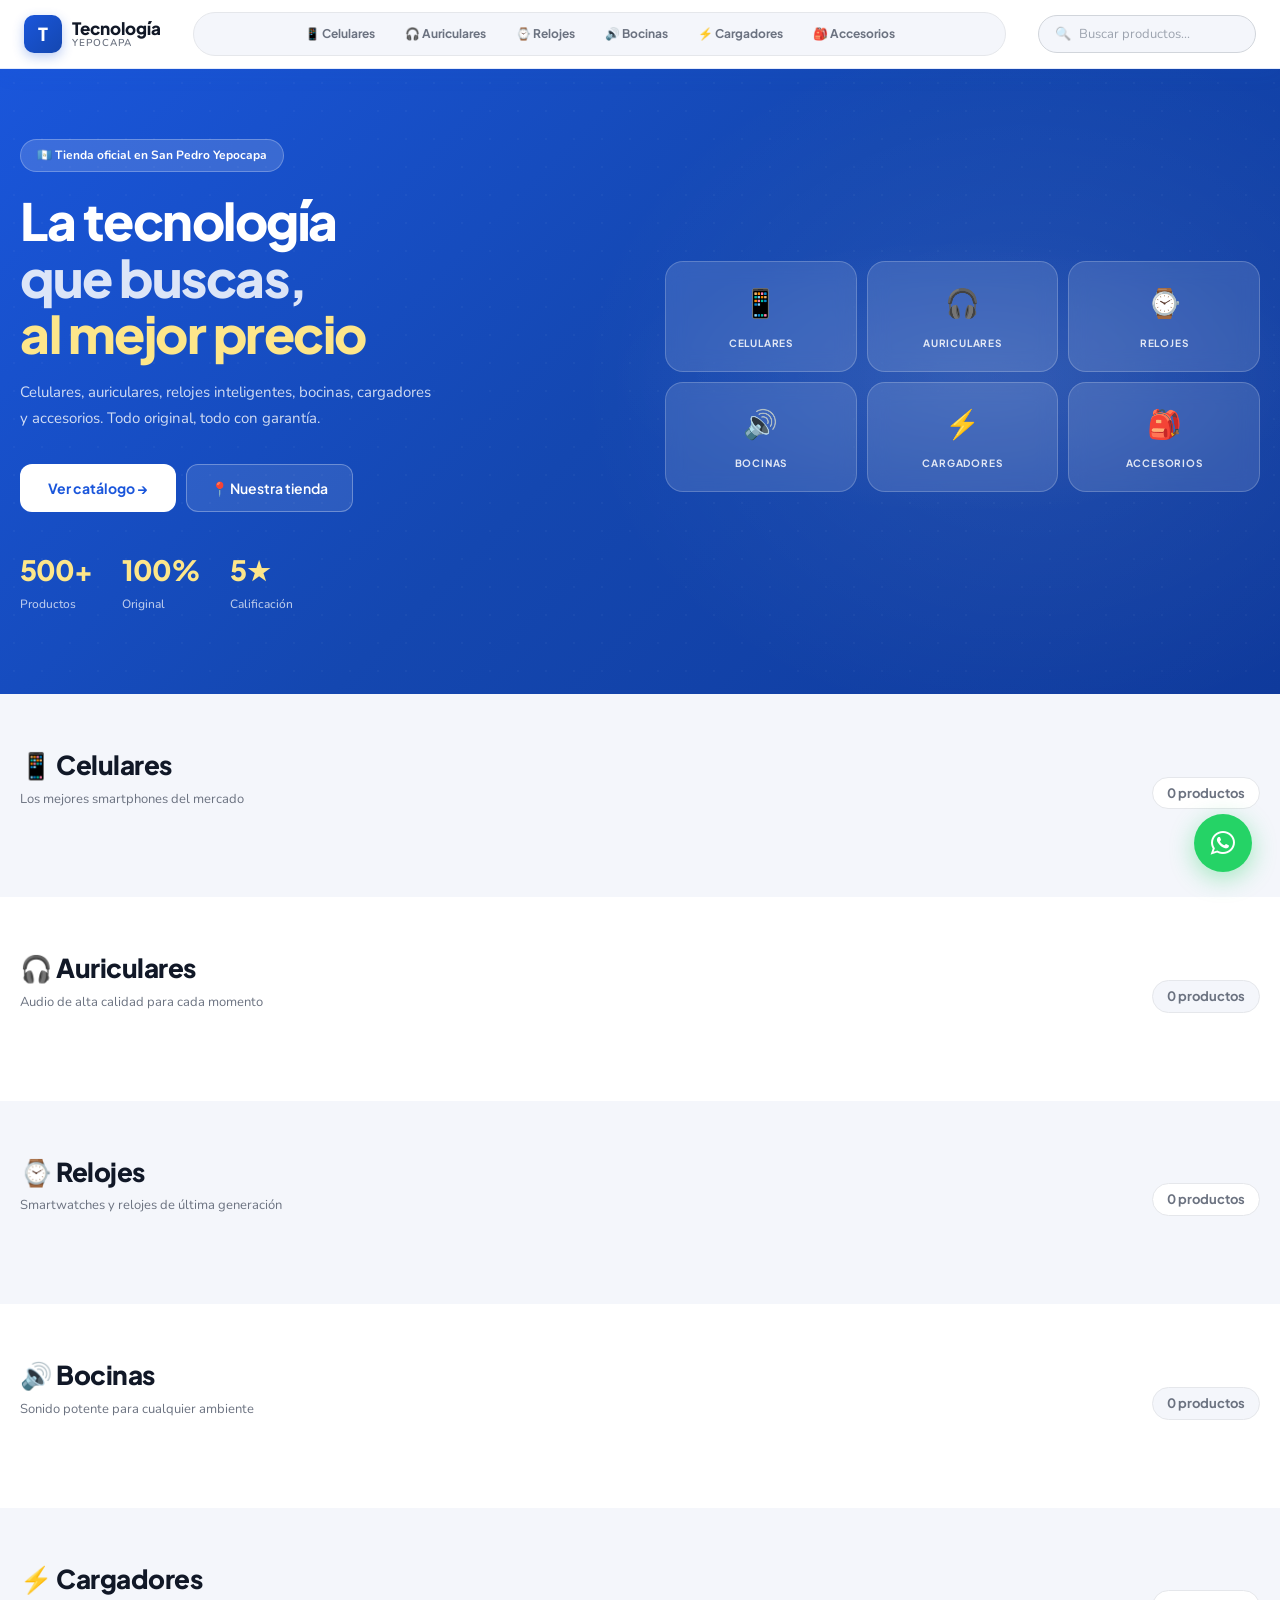
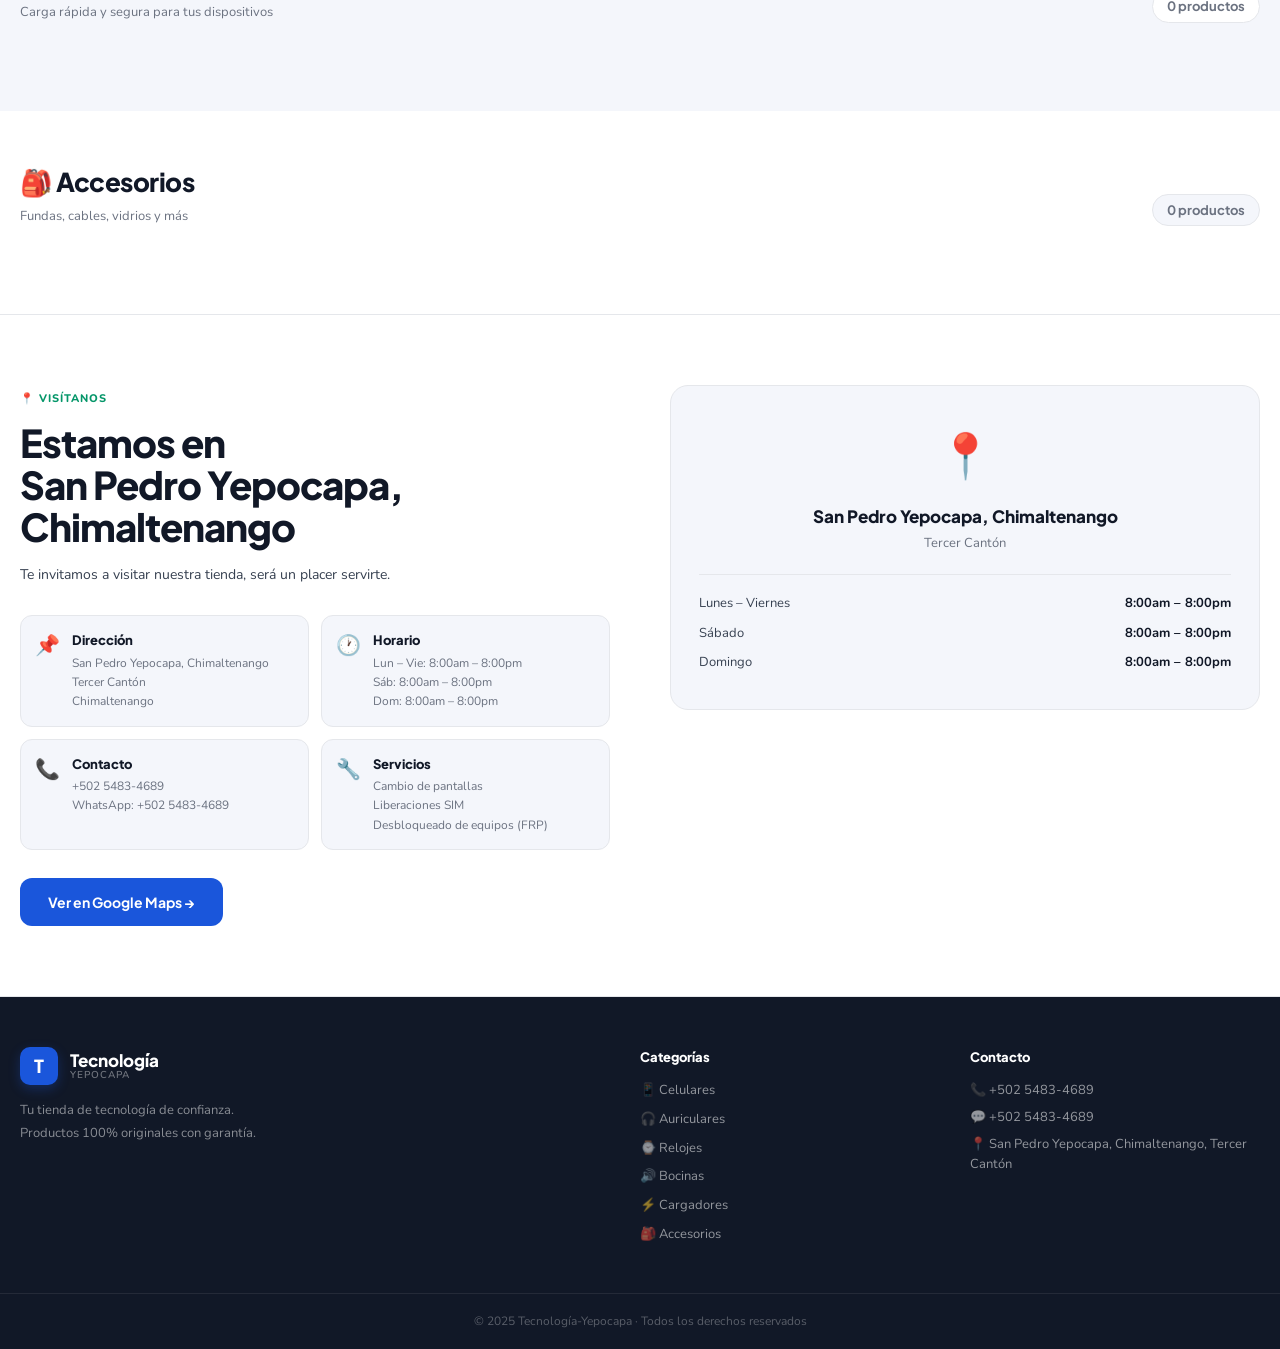
==== commit 3245f625: "Actualizo index" ====
--- a/index.html
+++ b/index.html
@@ -7,11 +7,9 @@
   <link rel="stylesheet" href="styles.css"/>
   <link rel="stylesheet" href="https://maxcdn.bootstrapcdn.com/font-awesome/4.5.0/css/font-awesome.min.css"/>
 </head>
-
 <body>
 
-
-<!-- ── HEADER ── -->
+<!-- HEADER -->
 <header id="site-header">
   <div class="header-inner">
     <a href="#" class="logo">
@@ -33,6 +31,7 @@
       <div class="search-box">
         <span class="search-icon">🔍</span>
         <input type="text" id="search-input" placeholder="Buscar productos..."/>
+        <button class="search-clear-btn" id="search-clear-btn" title="Limpiar">✕</button>
       </div>
       <button class="ham-btn" id="hamburger" aria-label="Menú">
         <span></span><span></span><span></span>
@@ -53,7 +52,7 @@
   </div>
 </header>
 
-<!-- ── HERO ── -->
+<!-- HERO -->
 <section class="hero">
   <div class="hero-bg"></div>
   <div class="hero-grid-bg"></div>
@@ -99,7 +98,7 @@
   </div>
 </section>
 
-<!-- ── CATÁLOGO — todas las secciones apiladas ── -->
+<!-- CATÁLOGO -->
 <div id="catalogo" class="all-catalogs">
 
   <!-- Celulares -->
@@ -218,17 +217,17 @@
 
 </div>
 
-<!-- ── STORE INFO ── -->
+<!-- STORE INFO -->
 <section id="tienda" class="store-section">
   <div class="store-inner">
     <div class="store-left">
       <p class="section-label">📍 Visítanos</p>
       <h2 class="store-h2">Estamos en<br/>San Pedro Yepocapa, Chimaltenango</h2>
-      <p class="store-p">Visita nuestra tienda y prueba los productos antes de comprar. Nuestro equipo te asesora sin compromiso.</p>
+      <p class="store-p">Te invitamos a visitar nuestra tienda, será un placer servirte.</p>
       <div class="store-grid">
         <div class="store-card"><div class="store-card-icon">📌</div><div><strong>Dirección</strong><p>San Pedro Yepocapa, Chimaltenango<br/>Tercer Cantón<br/>Chimaltenango</p></div></div>
         <div class="store-card"><div class="store-card-icon">🕐</div><div><strong>Horario</strong><p>Lun – Vie: 8:00am – 8:00pm<br/>Sáb: 8:00am – 8:00pm<br/>Dom: 8:00am – 8:00pm</p></div></div>
-        <div class="store-card"><div class="store-card-icon">📞</div><div><strong>Contacto</strong><p>+502 5483-4689<br/>WhatsApp: +502 5483-4689<br/></div></div>
+        <div class="store-card"><div class="store-card-icon">📞</div><div><strong>Contacto</strong><p>+502 5483-4689<br/>WhatsApp: +502 5483-4689</p></div></div>
         <div class="store-card"><div class="store-card-icon">🔧</div><div><strong>Servicios</strong><p>Cambio de pantallas<br/>Liberaciones SIM<br/>Desbloqueado de equipos (FRP)</p></div></div>
       </div>
       <a href="https://maps.app.goo.gl/ygKxRL9UdeYd9qm97" target="_blank" class="btn-primary" style="margin-top:28px;display:inline-flex;">Ver en Google Maps →</a>
@@ -248,20 +247,20 @@
   </div>
 </section>
 
-<!-- ── WHATSAPP FLOTANTE ── -->
+<!-- WHATSAPP FLOTANTE -->
 <a href="https://wa.me/50254834689?text=Hola%20quiero%20información%20sobre%20un%20producto" class="float-wa" target="_blank">
   <i class="fa fa-whatsapp"></i>
 </a>
 
-<!-- ── PRODUCT DETAIL MODAL ── -->
+<!-- PRODUCT DETAIL MODAL -->
 <div id="modal-product" class="modal-overlay hidden">
   <div class="modal-shell">
-    <button class="modal-x" id="btn-close-modal">✕</button>
+    <button class="modal-x" id="btn-close-modal" title="Cerrar">✕</button>
     <div id="modal-content" class="modal-content-wrap"></div>
   </div>
 </div>
 
-<!-- ── ZOOM OVERLAY ── -->
+<!-- ZOOM OVERLAY -->
 <div id="zoom-overlay" class="zoom-overlay hidden">
   <div class="zoom-bg" id="zoom-bg"></div>
   <div class="zoom-container" id="zoom-container">
@@ -275,7 +274,7 @@
   <p class="zoom-hint">Mueve el cursor para hacer zoom · Click para cerrar</p>
 </div>
 
-<!-- ── ADMIN FLOATING BAR ── -->
+<!-- ADMIN FLOATING BAR -->
 <div id="admin-bar" class="admin-bar hidden">
   <div class="admin-bar-inner">
     <span class="admin-bar-label">⚙️ Modo Admin</span>
@@ -285,7 +284,7 @@
   </div>
 </div>
 
-<!-- ── LOGIN SECRETO ── -->
+<!-- LOGIN SECRETO -->
 <div id="admin-overlay" class="admin-overlay hidden">
   <div id="login-panel" class="login-card">
     <button class="card-x" id="btn-close-admin-panel">✕</button>
@@ -422,7 +421,7 @@
   </div>
 </div>
 
-<!-- ── EDIT MODAL ── -->
+<!-- EDIT MODAL -->
 <div id="modal-edit" class="modal-overlay hidden" style="z-index:500;">
   <div class="modal-shell" style="max-width:780px;">
     <button class="modal-x" id="btn-close-edit">✕</button>
@@ -469,7 +468,7 @@
   </div>
 </div>
 
-<!-- ── FOOTER ── -->
+<!-- FOOTER -->
 <footer class="footer">
   <div class="footer-inner">
     <div class="footer-brand">
--- a/styles.css
+++ b/styles.css
@@ -49,7 +49,7 @@
 .admin-bar-btn.danger:hover{background:rgba(220,38,38,0.5);}
 body.admin-mode #site-header{top:41px;}
 
-/* ── HEADER — Improved Navbar ── */
+/* ── HEADER ── */
 #site-header{
   position:sticky;top:0;z-index:200;
   background:rgba(255,255,255,0.95);
@@ -57,6 +57,7 @@
   -webkit-backdrop-filter:blur(20px);
   border-bottom:1px solid rgba(26,86,219,0.12);
   box-shadow:0 2px 24px rgba(26,86,219,0.08);
+  transition:all 0.3s var(--ease);
 }
 .header-inner{max-width:var(--max-w);margin:0 auto;padding:0 24px;height:68px;display:flex;align-items:center;gap:20px;}
 .logo{display:flex;align-items:center;gap:10px;flex-shrink:0;text-decoration:none;}
@@ -65,36 +66,108 @@
 .logo-name{font-family:var(--font-head);font-size:17px;font-weight:800;color:var(--ink);}
 .logo-country{font-size:10px;font-weight:600;color:var(--ink3);text-transform:uppercase;letter-spacing:1px;}
 
-/* ── NEW NAV ── */
-.cat-nav{flex:1;display:flex;align-items:center;justify-content:center;gap:2px;overflow:hidden;background:var(--bg);border:1.5px solid var(--border);border-radius:50px;padding:4px;margin:0 12px;}
-.cat-nav-link{
-  display:inline-flex;align-items:center;gap:5px;
-  background:transparent;border:none;border-radius:50px;
-  padding:7px 14px;
-  font-family:var(--font-head);font-size:12px;font-weight:700;
-  color:var(--ink3);
-  cursor:pointer;white-space:nowrap;
-  transition:all 0.2s var(--ease);
-  text-decoration:none;
-  position:relative;
-}
-.cat-nav-link:hover{
+/* ── NAV ── */
+.cat-nav{flex:1;display:flex;align-items:center;justify-content:center;gap:2px;overflow:hidden;background:var(--bg);border:1.5px solid var(--border);border-radius:50px;padding:4px;margin:0 12px;transition:opacity 0.3s;}
+.cat-nav-link{display:inline-flex;align-items:center;gap:5px;background:transparent;border:none;border-radius:50px;padding:7px 14px;font-family:var(--font-head);font-size:12px;font-weight:700;color:var(--ink3);cursor:pointer;white-space:nowrap;transition:all 0.2s var(--ease);text-decoration:none;position:relative;}
+.cat-nav-link:hover{background:var(--bg-white);color:var(--accent);box-shadow:0 2px 8px rgba(26,86,219,0.12);}
+.cat-nav-link.active{background:var(--accent);color:#fff;box-shadow:0 2px 10px rgba(26,86,219,0.3);}
+
+.header-end{display:flex;align-items:center;gap:10px;flex-shrink:0;}
+
+/* ═══════════════════════════════════════════
+   SEARCH BOX — FIX 1: animación al frente + resultados al tope
+═══════════════════════════════════════════ */
+.search-box{
+  display:flex;align-items:center;gap:8px;
+  background:var(--bg);border:1.5px solid var(--border2);
+  border-radius:50px;padding:8px 16px;
+  transition:all 0.35s var(--ease);
+  cursor:text;position:relative;
+}
+.search-box:focus-within{
+  border-color:var(--accent);
+  box-shadow:0 0 0 3px var(--accent-s);
   background:var(--bg-white);
-  color:var(--accent);
-  box-shadow:0 2px 8px rgba(26,86,219,0.12);
-}
-.cat-nav-link.active{
-  background:var(--accent);
-  color:#fff;
-  box-shadow:0 2px 10px rgba(26,86,219,0.3);
-}
-
-.header-end{display:flex;align-items:center;gap:10px;flex-shrink:0;}
-.search-box{display:flex;align-items:center;gap:8px;background:var(--bg);border:1.5px solid var(--border2);border-radius:50px;padding:8px 16px;transition:all var(--fast);}
-.search-box:focus-within{border-color:var(--accent);box-shadow:0 0 0 3px var(--accent-s);background:var(--bg-white);}
-.search-icon{font-size:13px;opacity:0.5;}
-.search-box input{background:none;border:none;outline:none;font-size:13px;color:var(--ink);width:160px;}
+}
+/* Cuando el header está en modo búsqueda activa */
+.search-expanded .cat-nav{opacity:0;pointer-events:none;width:0;margin:0;padding:0;border:none;overflow:hidden;}
+.search-expanded .search-box{
+  flex:1;
+  border-color:var(--accent);
+  box-shadow:0 0 0 4px var(--accent-s), 0 4px 20px rgba(26,86,219,0.15);
+  background:var(--bg-white);
+  scale:1.02;
+}
+.search-expanded .search-box input{width:100%!important;}
+.search-icon{font-size:13px;opacity:0.5;flex-shrink:0;}
+.search-box input{background:none;border:none;outline:none;font-size:13px;color:var(--ink);width:160px;transition:width 0.35s var(--ease);}
 .search-box input::placeholder{color:var(--ink4);}
+.search-clear-btn{background:none;border:none;cursor:pointer;color:var(--ink4);font-size:16px;padding:0;display:none;line-height:1;transition:color 0.15s;flex-shrink:0;}
+.search-clear-btn:hover{color:var(--red);}
+.search-clear-btn.visible{display:flex;}
+
+/* ── SEARCH OVERLAY FULLSCREEN — FIX: aparece al frente con blur de fondo ── */
+#search-fullscreen-overlay{
+  position:fixed;
+  inset:0;
+  z-index:350;
+  background:rgba(255,255,255,0.0);
+  backdrop-filter:blur(0px);
+  -webkit-backdrop-filter:blur(0px);
+  pointer-events:none;
+  transition:background 0.3s var(--ease), backdrop-filter 0.3s var(--ease);
+}
+#search-fullscreen-overlay.active{
+  background:rgba(10,20,60,0.45);
+  backdrop-filter:blur(6px);
+  -webkit-backdrop-filter:blur(6px);
+  pointer-events:all;
+}
+
+/* Panel de resultados que aparece desde arriba */
+#search-results-panel{
+  position:fixed;
+  top:0;left:0;right:0;
+  z-index:360;
+  background:var(--bg-white);
+  border-bottom:2px solid var(--accent);
+  box-shadow:0 8px 40px rgba(26,86,219,0.18);
+  transform:translateY(-100%);
+  transition:transform 0.35s var(--ease);
+  max-height:80vh;
+  overflow-y:auto;
+  padding-top:80px; /* espacio para el header */
+}
+#search-results-panel.active{
+  transform:translateY(0);
+}
+#search-results-inner{
+  max-width:var(--max-w);
+  margin:0 auto;
+  padding:20px 20px 32px;
+}
+#search-results-header{
+  display:flex;align-items:center;justify-content:space-between;
+  margin-bottom:18px;flex-wrap:wrap;gap:8px;
+}
+#search-results-title{
+  font-family:var(--font-head);font-size:18px;font-weight:800;color:var(--ink);
+}
+#search-result-count-panel{
+  font-size:13px;color:var(--ink3);font-weight:600;
+}
+#search-results-grid-panel{
+  display:grid;
+  grid-template-columns:repeat(auto-fill,minmax(180px,1fr));
+  gap:14px;
+}
+.search-empty-panel{
+  text-align:center;padding:40px 20px;
+}
+.search-empty-panel .search-empty-icon{font-size:48px;margin-bottom:12px;opacity:0.3;}
+.search-empty-panel .search-empty-title{font-family:var(--font-head);font-size:18px;font-weight:800;color:var(--ink2);margin-bottom:6px;}
+.search-empty-panel .search-empty-sub{font-size:13px;color:var(--ink3);}
+
 .ham-btn{display:none;flex-direction:column;justify-content:center;gap:5px;background:var(--bg);border:1.5px solid var(--border2);border-radius:var(--radius-sm);padding:9px 11px;cursor:pointer;}
 .ham-btn span{display:block;width:18px;height:2px;background:var(--ink2);border-radius:2px;transition:var(--med) var(--ease);}
 .ham-btn.open span:nth-child(1){transform:translateY(7px) rotate(45deg);}
@@ -159,13 +232,67 @@
 .card-img-wrap img{width:100%;height:100%;object-fit:cover;transition:transform .4s var(--ease);}
 .product-card:hover .card-img-wrap img{transform:scale(1.06);}
 .card-no-img{width:100%;height:100%;display:flex;align-items:center;justify-content:center;font-size:52px;opacity:0.3;}
-.card-brand-badge{position:absolute;top:10px;left:10px;background:rgba(255,255,255,0.95);backdrop-filter:blur(6px);border-radius:6px;padding:3px 9px;font-family:var(--font-head);font-size:10px;font-weight:800;color:var(--ink2);text-transform:uppercase;letter-spacing:0.5px;box-shadow:var(--shadow-sm);}
-.card-status-badge{position:absolute;top:10px;right:10px;border-radius:6px;padding:4px 9px;font-size:10px;font-weight:800;letter-spacing:0.3px;}
-.card-img-count{position:absolute;bottom:8px;right:8px;background:rgba(0,0,0,0.55);color:#fff;border-radius:50px;font-size:10px;font-weight:600;padding:3px 8px;}
-.s-disponible{background:rgba(5,150,105,0.1);color:#059669;}
-.s-pocas{background:rgba(217,119,6,0.1);color:#d97706;}
-.s-agotado{background:rgba(220,38,38,0.1);color:#dc2626;}
-.s-preventa{background:rgba(124,58,237,0.1);color:#7c3aed;}
+
+/* FIX 2: brand badge y status badge — no se solapan */
+.card-brand-badge{
+  position:absolute;
+  top:8px;left:8px;
+  background:rgba(255,255,255,0.95);
+  backdrop-filter:blur(6px);
+  border-radius:6px;
+  padding:3px 8px;
+  font-family:var(--font-head);
+  font-size:10px;font-weight:800;
+  color:var(--ink2);
+  text-transform:uppercase;
+  letter-spacing:0.5px;
+  box-shadow:var(--shadow-sm);
+  max-width:calc(100% - 100px); /* evita chocar con el badge de estado */
+  white-space:nowrap;
+  overflow:hidden;
+  text-overflow:ellipsis;
+  line-height:1.4;
+}
+.card-img-count{
+  position:absolute;bottom:8px;right:8px;
+  background:rgba(0,0,0,0.55);color:#fff;
+  border-radius:50px;font-size:10px;font-weight:600;padding:3px 8px;
+}
+
+/* FIX 2: STATUS BADGE — tamaño fijo, no crece, no solapa */
+.card-status-badge{
+  position:absolute;
+  top:8px;right:8px;
+  border-radius:20px;
+  padding:4px 9px;
+  font-size:10px;font-weight:700;
+  letter-spacing:0.2px;
+  display:inline-flex;align-items:center;gap:4px;
+  box-shadow:0 2px 8px rgba(0,0,0,0.15);
+  border:1.5px solid transparent;
+  white-space:nowrap;
+  max-width:110px;
+  line-height:1.3;
+}
+.card-status-badge::before{
+  content:'';
+  width:6px;height:6px;
+  border-radius:50%;
+  flex-shrink:0;
+}
+.s-disponible{background:#dcfce7;color:#15803d;border-color:#86efac;}
+.s-disponible::before{background:#16a34a;box-shadow:0 0 0 2px rgba(22,163,74,0.3);animation:pulse-green 1.5s infinite;}
+.s-pocas{background:#fef3c7;color:#b45309;border-color:#fcd34d;}
+.s-pocas::before{background:#d97706;box-shadow:0 0 0 2px rgba(217,119,6,0.3);animation:pulse-yellow 1.5s infinite;}
+.s-agotado{background:#fee2e2;color:#b91c1c;border-color:#fca5a5;}
+.s-agotado::before{background:#dc2626;}
+.s-preventa{background:#ede9fe;color:#6d28d9;border-color:#c4b5fd;}
+.s-preventa::before{background:#7c3aed;box-shadow:0 0 0 2px rgba(124,58,237,0.3);animation:pulse-purple 1.5s infinite;}
+
+@keyframes pulse-green{0%,100%{box-shadow:0 0 0 0 rgba(22,163,74,0.5)}50%{box-shadow:0 0 0 4px rgba(22,163,74,0)}}
+@keyframes pulse-yellow{0%,100%{box-shadow:0 0 0 0 rgba(217,119,6,0.5)}50%{box-shadow:0 0 0 4px rgba(217,119,6,0)}}
+@keyframes pulse-purple{0%,100%{box-shadow:0 0 0 0 rgba(124,58,237,0.5)}50%{box-shadow:0 0 0 4px rgba(124,58,237,0)}}
+
 .card-body{padding:14px 16px 16px;}
 .card-cat-label{font-size:10px;font-weight:800;text-transform:uppercase;letter-spacing:1px;margin-bottom:4px;}
 .pc-celulares .card-cat-label{color:var(--cat-celulares);}
@@ -192,26 +319,162 @@
 .empty-state h3{font-family:var(--font-head);font-size:20px;font-weight:700;margin-bottom:8px;color:var(--ink2);}
 .empty-state p{color:var(--ink3);font-size:14px;}
 
-/* ── PRODUCT MODAL ── */
-.modal-overlay{position:fixed;inset:0;z-index:300;background:rgba(0,0,0,0.6);backdrop-filter:blur(8px);display:flex;align-items:center;justify-content:center;padding:16px;animation:fadeIn .2s var(--ease);}
+/* ── SEARCH RESULTS (sección vieja, oculta — se usa el panel) ── */
+.search-results-section{background:var(--bg-white);border-bottom:2px solid var(--accent);padding:40px 0 60px;}
+.search-results-section .catalog-title{color:var(--accent);}
+.search-empty-wrap{text-align:center;padding:60px 20px;}
+.search-empty-icon{font-size:64px;margin-bottom:16px;opacity:0.3;}
+.search-empty-title{font-family:var(--font-head);font-size:22px;font-weight:800;color:var(--ink2);margin-bottom:8px;}
+.search-empty-sub{font-size:14px;color:var(--ink3);}
+
+/* ══════════════════════════════════════════
+   PRODUCT MODAL — FIX 3: imagen bien contenida
+   FIX 4: click fuera NO cierra (solo X cierra)
+   FIX 5: flechas de galería siempre visibles
+══════════════════════════════════════════ */
+.modal-overlay{
+  position:fixed;inset:0;z-index:300;
+  background:rgba(0,0,0,0.6);
+  backdrop-filter:blur(8px);
+  display:flex;align-items:center;justify-content:center;
+  padding:16px;
+  animation:fadeIn .2s var(--ease);
+}
 @keyframes fadeIn{from{opacity:0}to{opacity:1}}
-.modal-shell{background:var(--bg-white);border-radius:var(--radius-xl);width:100%;max-width:900px;max-height:94vh;overflow-y:auto;position:relative;box-shadow:var(--shadow-xl);animation:slideUp .3s var(--ease);}
+.modal-shell{
+  background:var(--bg-white);
+  border-radius:var(--radius-xl);
+  width:100%;max-width:900px;
+  max-height:94vh;
+  overflow-y:auto;
+  position:relative;
+  box-shadow:var(--shadow-xl);
+  animation:slideUp .3s var(--ease);
+  /* FIX 4: el shell captura clicks para que no cierren el modal */
+  pointer-events:all;
+}
 @keyframes slideUp{from{opacity:0;transform:translateY(24px)}to{opacity:1;transform:translateY(0)}}
-.modal-x{position:absolute;top:14px;right:14px;z-index:10;background:var(--bg);border:1.5px solid var(--border);border-radius:50%;width:36px;height:36px;display:flex;align-items:center;justify-content:center;cursor:pointer;font-size:13px;color:var(--ink3);transition:all var(--fast);}
-.modal-x:hover{background:var(--red);color:#fff;border-color:var(--red);}
+
+.modal-x{
+  position:sticky;top:14px;
+  float:right;
+  margin:14px 14px -50px auto;
+  z-index:20;
+  background:rgba(255,255,255,0.95);
+  border:2px solid var(--border2);
+  border-radius:50%;
+  width:42px;height:42px;
+  display:flex;align-items:center;justify-content:center;
+  cursor:pointer;
+  font-size:16px;font-weight:700;
+  color:var(--ink2);
+  transition:all var(--fast);
+  box-shadow:0 2px 12px rgba(0,0,0,0.15);
+  flex-shrink:0;
+}
+.modal-x:hover{background:var(--red);color:#fff;border-color:var(--red);transform:scale(1.1);}
+
 .modal-content-wrap{display:grid;grid-template-columns:1fr 1fr;min-height:500px;}
-.modal-img-side{background:var(--bg);border-radius:var(--radius-xl) 0 0 var(--radius-xl);overflow:hidden;position:relative;}
-.modal-main-img-wrap{width:100%;aspect-ratio:1;overflow:hidden;cursor:zoom-in;position:relative;background:var(--bg);}
-.modal-main-img{width:100%;height:100%;object-fit:cover;display:block;transition:opacity .2s;}
-.modal-no-img{width:100%;height:100%;display:flex;align-items:center;justify-content:center;font-size:80px;opacity:0.2;}
-.zoom-hint-label{position:absolute;bottom:10px;left:50%;transform:translateX(-50%);background:rgba(0,0,0,0.55);color:#fff;border-radius:50px;font-size:11px;padding:4px 12px;pointer-events:none;white-space:nowrap;backdrop-filter:blur(6px);}
-.modal-thumbs{display:flex;gap:8px;padding:10px;overflow-x:auto;background:var(--bg-white);border-top:1px solid var(--border);}
-.modal-thumb{width:54px;height:54px;border-radius:var(--radius-sm);object-fit:cover;cursor:pointer;flex-shrink:0;border:2px solid transparent;transition:all var(--fast);opacity:.6;}
+.modal-img-side{
+  background:var(--bg);
+  border-radius:var(--radius-xl) 0 0 var(--radius-xl);
+  overflow:hidden;
+  position:relative;
+  display:flex;
+  flex-direction:column;
+}
+
+/* FIX 3: imagen centrada y bien contenida */
+.modal-main-img-wrap{
+  width:100%;
+  aspect-ratio:1;
+  position:relative;
+  background:linear-gradient(135deg,#f8f9fc,#eef1f8);
+  display:flex;align-items:center;justify-content:center;
+  overflow:hidden;
+  cursor:zoom-in;
+  flex-shrink:0;
+}
+.modal-main-img{
+  width:100%;
+  height:100%;
+  object-fit:contain;
+  object-position:center;
+  display:block;
+  transition:opacity .2s;
+  padding:12px;
+  user-select:none;
+  -webkit-user-drag:none;
+}
+.modal-no-img{
+  width:100%;height:100%;
+  display:flex;align-items:center;justify-content:center;
+  font-size:80px;opacity:0.2;
+}
+
+/* Hint zoom — diferente texto en móvil vs desktop */
+.zoom-hint-label{
+  position:absolute;bottom:10px;left:50%;transform:translateX(-50%);
+  background:rgba(0,0,0,0.55);color:#fff;
+  border-radius:50px;font-size:11px;padding:4px 12px;
+  pointer-events:none;white-space:nowrap;
+  backdrop-filter:blur(6px);
+  z-index:5;
+}
+
+/* FIX 5: flechas galería — siempre visibles, bien posicionadas */
+.modal-gallery-nav{
+  position:absolute;
+  top:50%;transform:translateY(-50%);
+  width:100%;
+  display:flex;justify-content:space-between;
+  padding:0 8px;
+  pointer-events:none;
+  z-index:10;
+}
+.gallery-arrow{
+  pointer-events:all;
+  background:rgba(255,255,255,0.96);
+  border:2px solid rgba(0,0,0,0.1);
+  color:var(--ink);
+  width:44px;height:44px;
+  border-radius:50%;
+  display:flex;align-items:center;justify-content:center;
+  cursor:pointer;
+  font-size:22px;font-weight:700;
+  box-shadow:0 4px 16px rgba(0,0,0,0.22);
+  transition:all var(--fast);
+  user-select:none;
+  flex-shrink:0;
+}
+.gallery-arrow:hover{
+  background:var(--accent);color:#fff;
+  border-color:var(--accent);
+  transform:scale(1.1);
+}
+.gallery-arrow:active{transform:scale(0.95);}
+
+.modal-thumbs{
+  display:flex;gap:8px;padding:10px;
+  overflow-x:auto;
+  background:var(--bg-white);
+  border-top:1px solid var(--border);
+  flex-shrink:0;
+}
+.modal-thumb{
+  width:60px;height:60px;
+  border-radius:var(--radius-sm);
+  object-fit:contain;
+  background:var(--bg);
+  cursor:pointer;
+  flex-shrink:0;
+  border:2px solid transparent;
+  transition:all var(--fast);
+  opacity:.6;padding:4px;
+}
 .modal-thumb:hover{opacity:1;}
 .modal-thumb.active{border-color:var(--accent);opacity:1;}
-.modal-gallery-nav{position:absolute;top:50%;transform:translateY(-50%);width:100%;display:flex;justify-content:space-between;padding:0 8px;pointer-events:none;}
-.gallery-arrow{pointer-events:all;background:rgba(255,255,255,0.9);border:1px solid var(--border);color:var(--ink);width:32px;height:32px;border-radius:50%;display:flex;align-items:center;justify-content:center;cursor:pointer;font-size:15px;box-shadow:var(--shadow);transition:all var(--fast);}
-.gallery-arrow:hover{background:var(--accent);color:#fff;border-color:var(--accent);}
+
 .modal-info-side{padding:28px 24px;overflow-y:auto;max-height:94vh;}
 .modal-cat-tag{display:block;font-size:11px;font-weight:800;text-transform:uppercase;letter-spacing:1px;color:var(--accent);margin-bottom:6px;}
 .modal-prod-brand{font-size:12px;font-weight:700;color:var(--ink3);text-transform:uppercase;letter-spacing:0.8px;margin-bottom:5px;}
@@ -220,15 +483,36 @@
 .modal-prod-price sup{font-size:15px;font-weight:700;color:var(--ink3);}
 .modal-prod-desc{font-size:14px;color:var(--ink2);line-height:1.8;margin-bottom:20px;}
 
-/* WhatsApp button — disabled state for non-available products */
+/* Status badge en modal */
+.modal-status-badge{
+  display:inline-flex;align-items:center;gap:8px;
+  border-radius:50px;padding:8px 18px;
+  font-family:var(--font-head);font-size:13px;font-weight:800;
+  margin-bottom:18px;
+  border:2px solid transparent;
+  box-shadow:0 2px 10px rgba(0,0,0,0.08);
+}
+.modal-status-badge .status-dot{width:10px;height:10px;border-radius:50%;}
+.modal-status-badge.s-disponible{background:#dcfce7;color:#15803d;border-color:#86efac;}
+.modal-status-badge.s-disponible .status-dot{background:#16a34a;animation:pulse-green 1.5s infinite;}
+.modal-status-badge.s-pocas{background:#fef3c7;color:#b45309;border-color:#fcd34d;}
+.modal-status-badge.s-pocas .status-dot{background:#d97706;animation:pulse-yellow 1.5s infinite;}
+.modal-status-badge.s-agotado{background:#fee2e2;color:#b91c1c;border-color:#fca5a5;}
+.modal-status-badge.s-agotado .status-dot{background:#dc2626;}
+.modal-status-badge.s-preventa{background:#ede9fe;color:#6d28d9;border-color:#c4b5fd;}
+.modal-status-badge.s-preventa .status-dot{background:#7c3aed;animation:pulse-purple 1.5s infinite;}
+
+.agotado-notice{display:flex;align-items:flex-start;gap:12px;background:#fff5f5;border:2px solid #fca5a5;border-radius:var(--radius);padding:14px 16px;margin-bottom:18px;}
+.agotado-notice-icon{font-size:22px;flex-shrink:0;}
+.agotado-notice-text strong{display:block;font-family:var(--font-head);font-size:14px;font-weight:800;color:#b91c1c;margin-bottom:3px;}
+.agotado-notice-text p{font-size:13px;color:#dc2626;line-height:1.5;}
+
 .btn-whatsapp-modal{display:flex;align-items:center;justify-content:center;gap:10px;width:100%;background:#25d366;color:#fff;border:none;border-radius:var(--radius);padding:13px;font-family:var(--font-head);font-size:14px;font-weight:800;cursor:pointer;margin-bottom:18px;transition:all var(--fast);}
 .btn-whatsapp-modal:hover{background:#20b858;transform:translateY(-2px);box-shadow:0 8px 24px rgba(37,211,102,0.3);}
 .btn-whatsapp-modal:disabled,.btn-whatsapp-modal.disabled{background:#e5e7eb;color:#9ca3af;cursor:not-allowed;box-shadow:none;transform:none;border:1.5px solid var(--border2);}
 .btn-whatsapp-modal:disabled:hover,.btn-whatsapp-modal.disabled:hover{background:#e5e7eb;color:#9ca3af;transform:none;box-shadow:none;}
 
-/* Preventa notice */
 .preventa-notice{display:flex;align-items:center;gap:10px;background:rgba(124,58,237,0.08);border:1px solid rgba(124,58,237,0.2);border-radius:var(--radius);padding:11px 14px;font-size:13px;color:#5b21b6;margin-bottom:18px;font-weight:600;}
-
 .modal-store-note{display:flex;align-items:center;gap:10px;background:var(--green-s);border:1px solid rgba(5,150,105,0.2);border-radius:var(--radius);padding:11px 14px;font-size:13px;color:#065f46;margin-bottom:20px;}
 .color-section{margin-bottom:20px;}
 .color-section-label{font-size:11px;font-weight:800;color:var(--ink3);text-transform:uppercase;letter-spacing:0.5px;margin-bottom:8px;}
@@ -248,13 +532,24 @@
 .zoom-overlay{position:fixed;inset:0;z-index:600;display:flex;align-items:center;justify-content:center;animation:fadeIn .15s var(--ease);}
 .zoom-bg{position:absolute;inset:0;background:rgba(0,0,0,.85);cursor:pointer;}
 .zoom-container{position:relative;z-index:1;width:min(420px,45vw);height:min(420px,45vw);border-radius:var(--radius-lg);overflow:hidden;cursor:crosshair;flex-shrink:0;box-shadow:var(--shadow-xl);}
-.zoom-container img{width:100%;height:100%;object-fit:cover;display:block;pointer-events:none;}
+.zoom-container img{width:100%;height:100%;object-fit:contain;display:block;pointer-events:none;background:#111;}
 .zoom-lens{position:absolute;width:100px;height:100px;border:2px solid rgba(255,255,255,.8);border-radius:50%;background:rgba(255,255,255,.15);pointer-events:none;display:none;box-shadow:0 0 0 4px rgba(0,0,0,.3);}
 .zoom-result-wrap{position:relative;z-index:1;width:min(360px,38vw);height:min(360px,38vw);margin-left:24px;border-radius:var(--radius-lg);overflow:hidden;flex-shrink:0;box-shadow:var(--shadow-xl);border:2px solid rgba(255,255,255,.15);background:#111;}
 .zoom-result{width:100%;height:100%;background-size:1600px 1600px;background-repeat:no-repeat;display:none;}
 .zoom-close{position:absolute;top:20px;right:20px;z-index:10;background:rgba(255,255,255,.15);backdrop-filter:blur(8px);border:1px solid rgba(255,255,255,.2);color:#fff;border-radius:50%;width:40px;height:40px;display:flex;align-items:center;justify-content:center;cursor:pointer;font-size:16px;transition:all var(--fast);}
 .zoom-close:hover{background:var(--red);border-color:var(--red);}
 .zoom-hint{position:absolute;bottom:20px;left:50%;transform:translateX(-50%);color:rgba(255,255,255,.5);font-size:12px;white-space:nowrap;z-index:10;}
+
+/* FIX 6: Zoom en móvil — doble tap */
+.zoom-mobile-hint{
+  display:none;
+  position:absolute;bottom:10px;left:50%;transform:translateX(-50%);
+  background:rgba(0,0,0,0.55);color:#fff;
+  border-radius:50px;font-size:11px;padding:4px 12px;
+  pointer-events:none;white-space:nowrap;
+  backdrop-filter:blur(6px);
+  z-index:5;
+}
 
 /* ── STORE SECTION ── */
 .store-section{background:var(--bg-white);border-top:1px solid var(--border);border-bottom:1px solid var(--border);padding:70px 0;}
@@ -398,9 +693,9 @@
 }
 
 @media (max-width:1024px){
-  .cat-nav{display:none;}
+  .cat-nav{display:none!important;}
   .ham-btn{display:flex;}
-  .search-box{display:none;}
+  .search-expanded .cat-nav{display:none!important;}
 
   .hero-inner{grid-template-columns:1fr;padding:50px 20px 60px;text-align:center;}
   .hero-desc{margin:0 auto 28px;max-width:500px;}
@@ -425,6 +720,9 @@
   .header-inner{height:58px;padding:0 16px;}
   .logo-name{font-size:16px;}
   .logo-country{font-size:9px;}
+
+  /* FIX 1 móvil: buscador en el header */
+  .search-box input{width:110px;}
 
   .hero-inner{padding:40px 16px 50px;}
   .hero-h1{font-size:clamp(28px,8vw,42px);}
@@ -440,6 +738,11 @@
   .card-name{font-size:14px;}
   .card-price{font-size:18px;}
 
+  /* FIX 2: badge de estado más pequeño en móvil */
+  .card-status-badge{font-size:9px;padding:3px 7px;max-width:95px;}
+  .card-status-badge::before{width:5px;height:5px;}
+
+  /* FIX 3 + 4 + 5: modal mobile */
   .modal-overlay{align-items:flex-end;padding:0;}
   .modal-shell{max-width:100%;border-radius:var(--radius-xl) var(--radius-xl) 0 0;margin-top:auto;max-height:94vh;}
   .modal-content-wrap{grid-template-columns:1fr;}
@@ -450,6 +753,18 @@
   .modal-prod-price{font-size:28px;}
   .specs-table{grid-template-columns:1fr 1fr;}
 
+  /* Flechas más grandes en móvil */
+  .gallery-arrow{width:42px;height:42px;font-size:20px;}
+
+  .modal-x{width:46px;height:46px;font-size:18px;}
+
+  /* FIX 6: zoom hint en móvil */
+  .zoom-hint-label{font-size:10px;}
+
+  /* Panel de búsqueda en móvil */
+  #search-results-grid-panel{grid-template-columns:repeat(auto-fill,minmax(140px,1fr));gap:10px;}
+  #search-results-panel{padding-top:68px;}
+
   .store-section{padding:50px 0;}
   .store-inner{padding:0 16px;}
   .store-grid{grid-template-columns:1fr 1fr;}
@@ -491,6 +806,10 @@
   .card-footer{flex-direction:column;align-items:flex-start;gap:8px;}
   .card-footer .card-cta,.card-footer .card-admin-edit{width:100%;text-align:center;}
 
+  /* FIX 2: badge muy pequeño para no tapar nada en pantallas chicas */
+  .card-status-badge{font-size:8px;padding:3px 6px;max-width:80px;gap:3px;}
+  .card-status-badge::before{width:5px;height:5px;}
+
   .store-grid{grid-template-columns:1fr;}
   .field-row{grid-template-columns:1fr;}
   .specs-table{grid-template-columns:1fr;}
@@ -501,7 +820,9 @@
   .hero-actions .btn-primary,.hero-actions .btn-secondary{width:100%;justify-content:center;}
 
   .modal-thumbs{gap:6px;padding:8px;}
-  .modal-thumb{width:46px;height:46px;}
+  .modal-thumb{width:50px;height:50px;}
+
+  .gallery-arrow{width:38px;height:38px;font-size:18px;}
 }
 
 @media (max-width:360px){
@@ -509,4 +830,14 @@
   .admin-bar-btn:first-of-type{display:flex;}
   .hero-stats{gap:14px;}
   .hero-stat-num{font-size:22px;}
+}
+
+/* ── Detección touch para cambiar hint ── */
+@media (hover:none) and (pointer:coarse){
+  .zoom-hint-label .desktop-hint{display:none;}
+  .zoom-hint-label .mobile-hint{display:inline;}
+}
+@media (hover:hover){
+  .zoom-hint-label .desktop-hint{display:inline;}
+  .zoom-hint-label .mobile-hint{display:none;}
 }
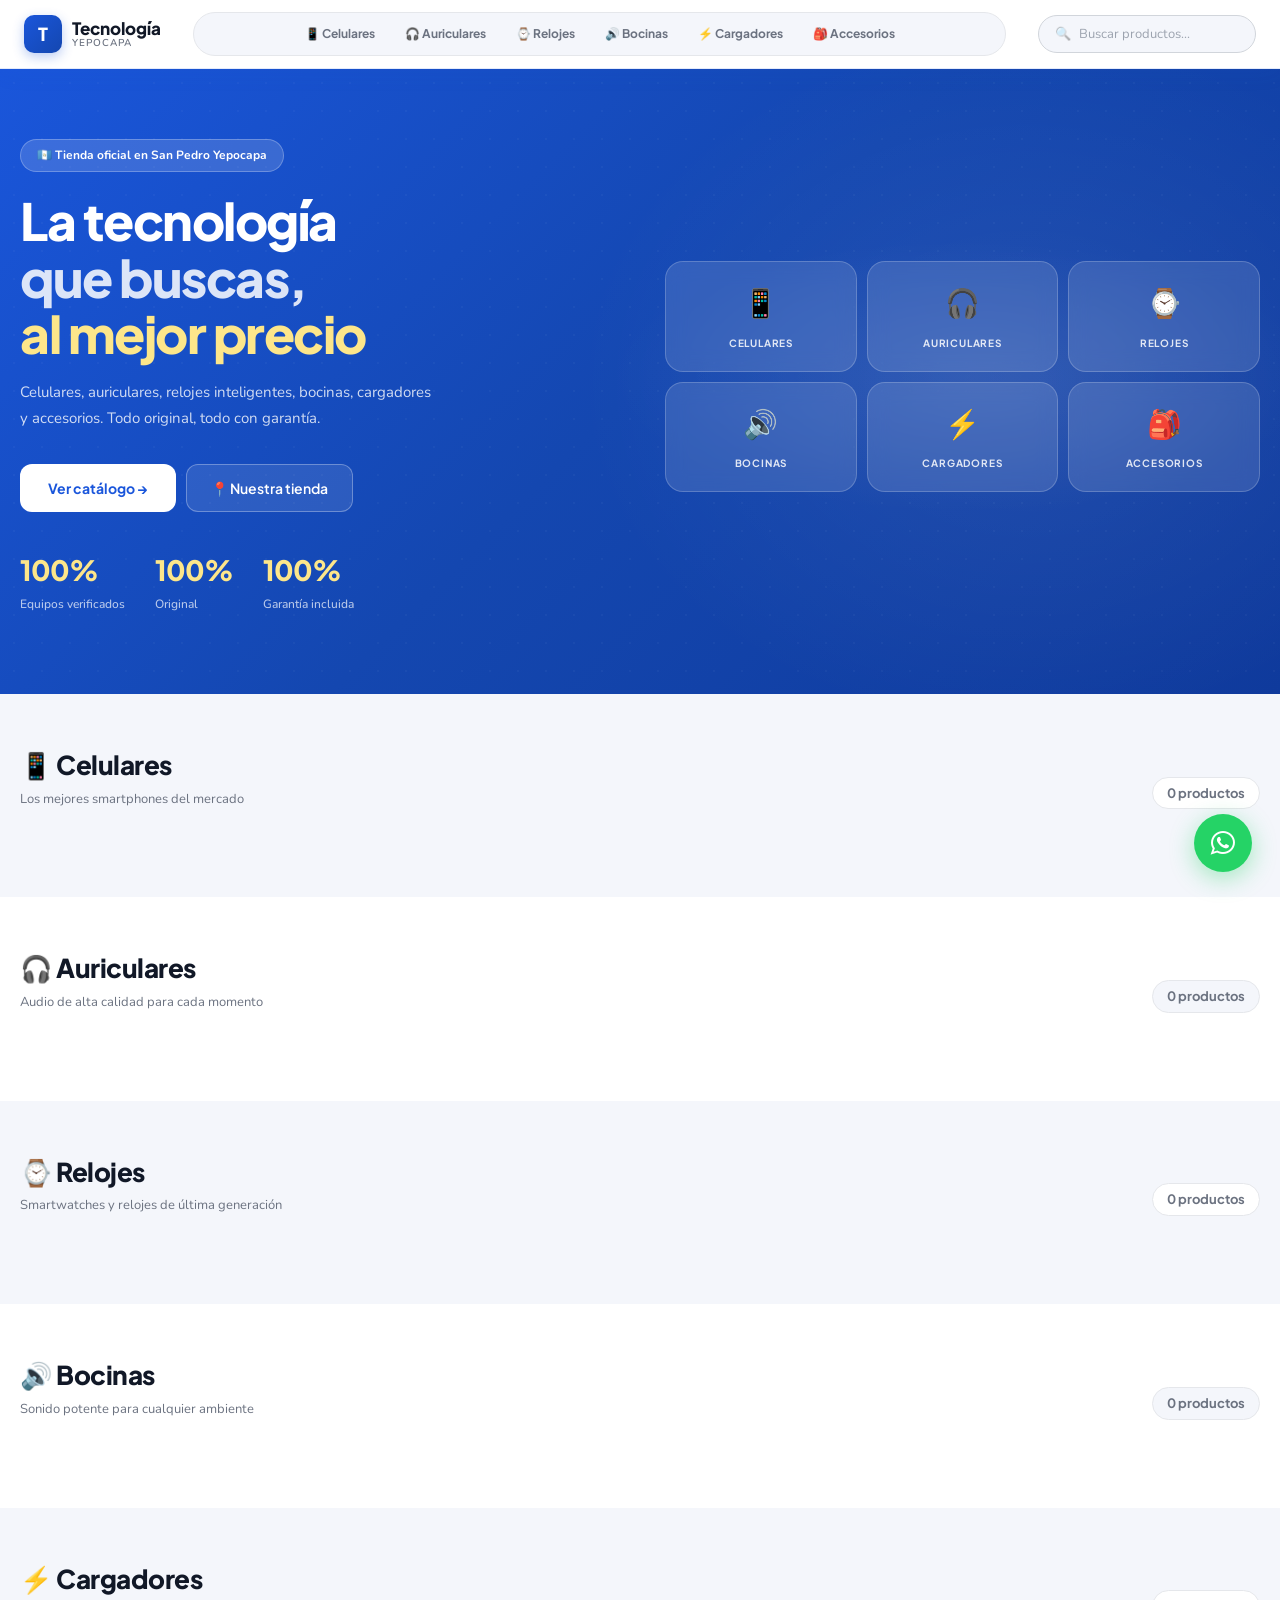
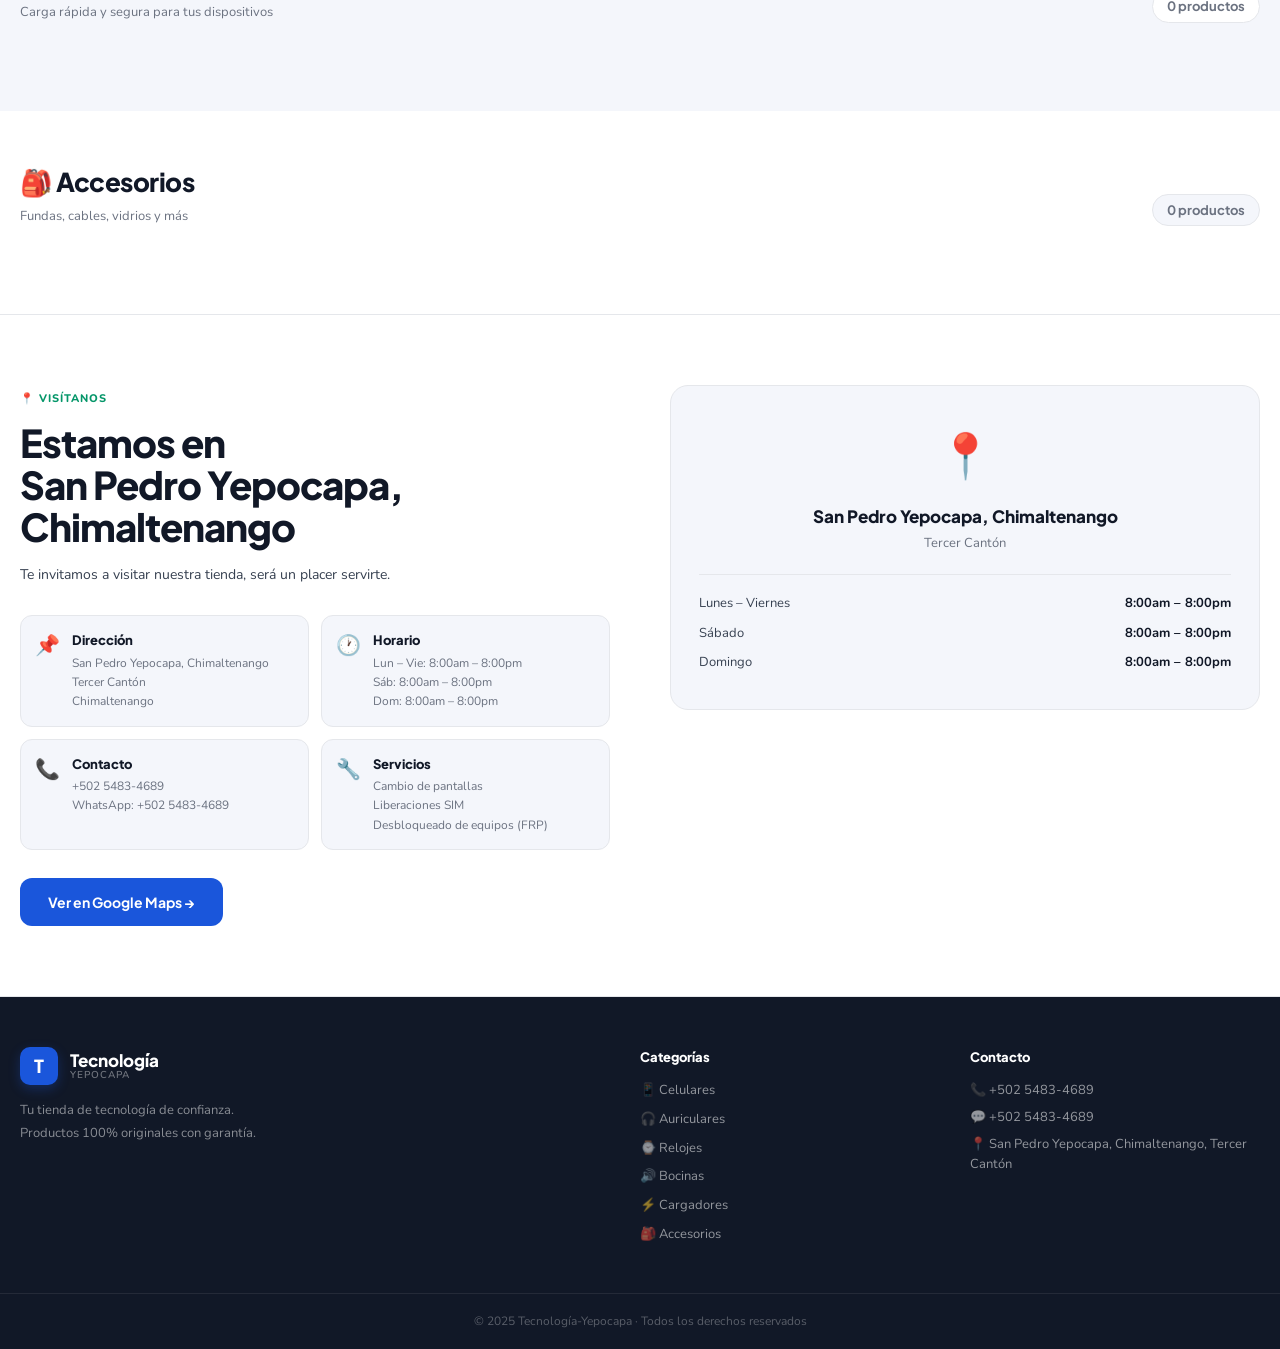
==== commit 5d869708: "copia de seguridad (backup) toda la pagina pagina-celulares" ====
--- a/index.html
+++ b/index.html
@@ -1,503 +1,356 @@
 <!DOCTYPE html>
 <html lang="es">
+
 <head>
-  <meta charset="UTF-8"/>
-  <meta name="viewport" content="width=device-width, initial-scale=1.0, maximum-scale=1.0"/>
-  <title>Tecnología Yepocapa — Tecnología Original</title>
-  <link rel="stylesheet" href="styles.css"/>
-  <link rel="stylesheet" href="https://maxcdn.bootstrapcdn.com/font-awesome/4.5.0/css/font-awesome.min.css"/>
+  <meta charset="UTF-8" />
+  <meta name="viewport" content="width=device-width, initial-scale=1.0, maximum-scale=1.0" />
+  <title>Tecnología Yepocapa</title>
+  <link rel="stylesheet" href="styles/main.css" />
+  <link rel="stylesheet" href="styles/layout.css" />
+  <link rel="stylesheet" href="styles/catalog.css" />
+  <link rel="stylesheet" href="styles/modal.css" />
+  <link rel="stylesheet" href="styles/responsive.css" />
+  <link rel="stylesheet" href="https://maxcdn.bootstrapcdn.com/font-awesome/4.5.0/css/font-awesome.min.css" />
 </head>
+
 <body>
 
-<!-- HEADER -->
-<header id="site-header">
-  <div class="header-inner">
-    <a href="#" class="logo">
-      <div class="logo-mark">T</div>
-      <div class="logo-text-wrap">
-        <span class="logo-name">Tecnología</span>
-        <span class="logo-country">Yepocapa</span>
-      </div>
-    </a>
-    <nav class="cat-nav" id="cat-nav">
-      <a class="cat-nav-link" href="#sec-celulares">📱 Celulares</a>
-      <a class="cat-nav-link" href="#sec-auriculares">🎧 Auriculares</a>
-      <a class="cat-nav-link" href="#sec-relojes">⌚ Relojes</a>
-      <a class="cat-nav-link" href="#sec-bocinas">🔊 Bocinas</a>
-      <a class="cat-nav-link" href="#sec-cargadores">⚡ Cargadores</a>
-      <a class="cat-nav-link" href="#sec-accesorios">🎒 Accesorios</a>
-    </nav>
-    <div class="header-end">
-      <div class="search-box">
-        <span class="search-icon">🔍</span>
-        <input type="text" id="search-input" placeholder="Buscar productos..."/>
-        <button class="search-clear-btn" id="search-clear-btn" title="Limpiar">✕</button>
-      </div>
-      <button class="ham-btn" id="hamburger" aria-label="Menú">
-        <span></span><span></span><span></span>
-      </button>
-    </div>
+  <!-- HEADER -->
+  <header id="site-header">
+    <div class="header-inner">
+      <a href="#" class="logo">
+        <div class="logo-mark">T</div>
+        <div class="logo-text-wrap">
+          <span class="logo-name">Tecnología</span>
+          <span class="logo-country">Yepocapa</span>
+        </div>
+      </a>
+      <nav class="cat-nav" id="cat-nav">
+        <a class="cat-nav-link" href="#sec-celulares">📱 Celulares</a>
+        <a class="cat-nav-link" href="#sec-auriculares">🎧 Auriculares</a>
+        <a class="cat-nav-link" href="#sec-relojes">⌚ Relojes</a>
+        <a class="cat-nav-link" href="#sec-bocinas">🔊 Bocinas</a>
+        <a class="cat-nav-link" href="#sec-cargadores">⚡ Cargadores</a>
+        <a class="cat-nav-link" href="#sec-accesorios">🎒 Accesorios</a>
+      </nav>
+      <div class="header-end">
+        <div class="search-box">
+          <span class="search-icon">🔍</span>
+          <input type="text" id="search-input" placeholder="Buscar productos..." />
+          <button class="search-clear-btn" id="search-clear-btn" title="Limpiar">✕</button>
+        </div>
+        <button class="ham-btn" id="hamburger" aria-label="Menú">
+          <span></span><span></span><span></span>
+        </button>
+      </div>
+    </div>
+    <div class="mobile-nav hidden" id="mobile-nav">
+      <a class="cat-btn" href="#sec-celulares">📱 Celulares</a>
+      <a class="cat-btn" href="#sec-auriculares">🎧 Auriculares</a>
+      <a class="cat-btn" href="#sec-relojes">⌚ Relojes</a>
+      <a class="cat-btn" href="#sec-bocinas">🔊 Bocinas</a>
+      <a class="cat-btn" href="#sec-cargadores">⚡ Cargadores</a>
+      <a class="cat-btn" href="#sec-accesorios">🎒 Accesorios</a>
+      <div class="mobile-search">
+        <span>🔍</span>
+        <input type="text" id="search-mobile" placeholder="Buscar..." />
+      </div>
+    </div>
+  </header>
+
+  <!-- HERO -->
+  <section class="hero">
+    <div class="hero-bg"></div>
+    <div class="hero-grid-bg"></div>
+    <div class="hero-inner">
+      <div class="hero-text">
+        <div class="hero-tag">🇬🇹 Tienda oficial en San Pedro Yepocapa</div>
+        <h1 class="hero-h1">
+          La tecnología<br />
+          <span class="line2">que buscas,</span><br />
+          <em>al mejor precio</em>
+        </h1>
+        <p class="hero-desc">Celulares, auriculares, relojes inteligentes, bocinas, cargadores y accesorios. Todo
+          original, todo con garantía.</p>
+        <div class="hero-actions">
+          <a href="#sec-celulares" class="btn-primary">Ver catálogo →</a>
+          <a href="#tienda" class="btn-secondary">📍 Nuestra tienda</a>
+        </div>
+        <div class="hero-stats">
+          <div class="hero-stat">
+            <div class="hero-stat-num">100<span>%</span></div>
+            <div class="hero-stat-label">Equipos verificados</div>
+          </div>
+          <div class="hero-stat">
+            <div class="hero-stat-num">100<span>%</span></div>
+            <div class="hero-stat-label">Original</div>
+          </div>
+          <div class="hero-stat">
+            <div class="hero-stat-num">100<span>%</span></div>
+            <div class="hero-stat-label">Garantía incluida</div>
+          </div>
+        </div>
+      </div>
+      <div class="hero-visual">
+        <div class="hero-phone-glow"></div>
+        <div class="hero-grid-cards">
+          <a class="hero-card c1" href="#sec-celulares">
+            <div class="hero-card-icon">📱</div><span>Celulares</span>
+          </a>
+          <a class="hero-card c2" href="#sec-auriculares">
+            <div class="hero-card-icon">🎧</div><span>Auriculares</span>
+          </a>
+          <a class="hero-card c3" href="#sec-relojes">
+            <div class="hero-card-icon">⌚</div><span>Relojes</span>
+          </a>
+          <a class="hero-card c4" href="#sec-bocinas">
+            <div class="hero-card-icon">🔊</div><span>Bocinas</span>
+          </a>
+          <a class="hero-card c5" href="#sec-cargadores">
+            <div class="hero-card-icon">⚡</div><span>Cargadores</span>
+          </a>
+          <a class="hero-card c6" href="#sec-accesorios">
+            <div class="hero-card-icon">🎒</div><span>Accesorios</span>
+          </a>
+        </div>
+      </div>
+    </div>
+  </section>
+
+  <!-- CATÁLOGO -->
+  <div id="catalogo" class="all-catalogs">
+
+    <!-- Celulares -->
+    <section id="sec-celulares" class="catalog-section">
+      <div class="catalog-inner">
+        <div class="catalog-header">
+          <div>
+            <h2 class="catalog-title">📱 Celulares</h2>
+            <p class="catalog-sub">Los mejores smartphones del mercado</p>
+          </div>
+          <span class="catalog-count" id="count-celulares">0 productos</span>
+        </div>
+        <div id="grid-celulares" class="product-grid"></div>
+        <div id="empty-celulares" class="empty-state hidden">
+          <div class="empty-icon">📱</div>
+          <h3>Sin celulares aún</h3>
+          <p>El administrador aún no ha agregado productos en esta categoría.</p>
+        </div>
+      </div>
+    </section>
+
+    <!-- Auriculares -->
+    <section id="sec-auriculares" class="catalog-section catalog-section-alt">
+      <div class="catalog-inner">
+        <div class="catalog-header">
+          <div>
+            <h2 class="catalog-title">🎧 Auriculares</h2>
+            <p class="catalog-sub">Audio de alta calidad para cada momento</p>
+          </div>
+          <span class="catalog-count" id="count-auriculares">0 productos</span>
+        </div>
+        <div id="grid-auriculares" class="product-grid"></div>
+        <div id="empty-auriculares" class="empty-state hidden">
+          <div class="empty-icon">🎧</div>
+          <h3>Sin auriculares aún</h3>
+          <p>El administrador aún no ha agregado productos en esta categoría.</p>
+        </div>
+      </div>
+    </section>
+
+    <!-- Relojes -->
+    <section id="sec-relojes" class="catalog-section">
+      <div class="catalog-inner">
+        <div class="catalog-header">
+          <div>
+            <h2 class="catalog-title">⌚ Relojes</h2>
+            <p class="catalog-sub">Smartwatches y relojes de última generación</p>
+          </div>
+          <span class="catalog-count" id="count-relojes">0 productos</span>
+        </div>
+        <div id="grid-relojes" class="product-grid"></div>
+        <div id="empty-relojes" class="empty-state hidden">
+          <div class="empty-icon">⌚</div>
+          <h3>Sin relojes aún</h3>
+          <p>El administrador aún no ha agregado productos en esta categoría.</p>
+        </div>
+      </div>
+    </section>
+
+    <!-- Bocinas -->
+    <section id="sec-bocinas" class="catalog-section catalog-section-alt">
+      <div class="catalog-inner">
+        <div class="catalog-header">
+          <div>
+            <h2 class="catalog-title">🔊 Bocinas</h2>
+            <p class="catalog-sub">Sonido potente para cualquier ambiente</p>
+          </div>
+          <span class="catalog-count" id="count-bocinas">0 productos</span>
+        </div>
+        <div id="grid-bocinas" class="product-grid"></div>
+        <div id="empty-bocinas" class="empty-state hidden">
+          <div class="empty-icon">🔊</div>
+          <h3>Sin bocinas aún</h3>
+          <p>El administrador aún no ha agregado productos en esta categoría.</p>
+        </div>
+      </div>
+    </section>
+
+    <!-- Cargadores -->
+    <section id="sec-cargadores" class="catalog-section">
+      <div class="catalog-inner">
+        <div class="catalog-header">
+          <div>
+            <h2 class="catalog-title">⚡ Cargadores</h2>
+            <p class="catalog-sub">Carga rápida y segura para tus dispositivos</p>
+          </div>
+          <span class="catalog-count" id="count-cargadores">0 productos</span>
+        </div>
+        <div id="grid-cargadores" class="product-grid"></div>
+        <div id="empty-cargadores" class="empty-state hidden">
+          <div class="empty-icon">⚡</div>
+          <h3>Sin cargadores aún</h3>
+          <p>El administrador aún no ha agregado productos en esta categoría.</p>
+        </div>
+      </div>
+    </section>
+
+    <!-- Accesorios -->
+    <section id="sec-accesorios" class="catalog-section catalog-section-alt">
+      <div class="catalog-inner">
+        <div class="catalog-header">
+          <div>
+            <h2 class="catalog-title">🎒 Accesorios</h2>
+            <p class="catalog-sub">Fundas, cables, vidrios y más</p>
+          </div>
+          <span class="catalog-count" id="count-accesorios">0 productos</span>
+        </div>
+        <div id="grid-accesorios" class="product-grid"></div>
+        <div id="empty-accesorios" class="empty-state hidden">
+          <div class="empty-icon">🎒</div>
+          <h3>Sin accesorios aún</h3>
+          <p>El administrador aún no ha agregado productos en esta categoría.</p>
+        </div>
+      </div>
+    </section>
+
   </div>
-  <div class="mobile-nav hidden" id="mobile-nav">
-    <a class="cat-btn" href="#sec-celulares">📱 Celulares</a>
-    <a class="cat-btn" href="#sec-auriculares">🎧 Auriculares</a>
-    <a class="cat-btn" href="#sec-relojes">⌚ Relojes</a>
-    <a class="cat-btn" href="#sec-bocinas">🔊 Bocinas</a>
-    <a class="cat-btn" href="#sec-cargadores">⚡ Cargadores</a>
-    <a class="cat-btn" href="#sec-accesorios">🎒 Accesorios</a>
-    <div class="mobile-search">
-      <span>🔍</span>
-      <input type="text" id="search-mobile" placeholder="Buscar..."/>
+
+  <!-- STORE INFO -->
+  <section id="tienda" class="store-section">
+    <div class="store-inner">
+      <div class="store-left">
+        <p class="section-label">📍 Visítanos</p>
+        <h2 class="store-h2">Estamos en<br />San Pedro Yepocapa, Chimaltenango</h2>
+        <p class="store-p">Te invitamos a visitar nuestra tienda, será un placer servirte.</p>
+        <div class="store-grid">
+          <div class="store-card">
+            <div class="store-card-icon">📌</div>
+            <div><strong>Dirección</strong>
+              <p>San Pedro Yepocapa, Chimaltenango<br />Tercer Cantón<br />Chimaltenango</p>
+            </div>
+          </div>
+          <div class="store-card">
+            <div class="store-card-icon">🕐</div>
+            <div><strong>Horario</strong>
+              <p>Lun – Vie: 8:00am – 8:00pm<br />Sáb: 8:00am – 8:00pm<br />Dom: 8:00am – 8:00pm</p>
+            </div>
+          </div>
+          <div class="store-card">
+            <div class="store-card-icon">📞</div>
+            <div><strong>Contacto</strong>
+              <p>+502 5483-4689<br />WhatsApp: +502 5483-4689</p>
+            </div>
+          </div>
+          <div class="store-card">
+            <div class="store-card-icon">🔧</div>
+            <div><strong>Servicios</strong>
+              <p>Cambio de pantallas<br />Liberaciones SIM<br />Desbloqueado de equipos (FRP)</p>
+            </div>
+          </div>
+        </div>
+        <a href="https://maps.app.goo.gl/ygKxRL9UdeYd9qm97" target="_blank" class="btn-primary"
+          style="margin-top:28px;display:inline-flex;">Ver en Google Maps →</a>
+      </div>
+      <div class="store-right">
+        <div class="map-box">
+          <div class="map-pin-anim">📍</div>
+          <p class="map-name">San Pedro Yepocapa, Chimaltenango</p>
+          <p class="map-zone">Tercer Cantón</p>
+          <div class="map-hours">
+            <div class="map-hour-row"><span>Lunes – Viernes</span><span>8:00am – 8:00pm</span></div>
+            <div class="map-hour-row"><span>Sábado</span><span>8:00am – 8:00pm</span></div>
+            <div class="map-hour-row"><span>Domingo</span><span>8:00am – 8:00pm</span></div>
+          </div>
+        </div>
+      </div>
+    </div>
+  </section>
+
+  <!-- WHATSAPP FLOTANTE -->
+  <a href="https://wa.me/50254834689?text=Hola%20quiero%20información%20sobre%20un%20producto" class="float-wa"
+    target="_blank">
+    <i class="fa fa-whatsapp"></i>
+  </a>
+
+  <!-- PRODUCT DETAIL MODAL -->
+  <div id="modal-product" class="modal-overlay hidden">
+    <div class="modal-backdrop" id="modal-backdrop"></div>
+    <div class="modal-shell">
+      <button class="modal-x" id="btn-close-modal" title="Cerrar">✕</button>
+      <div id="modal-content" class="modal-content-wrap"></div>
     </div>
   </div>
-</header>
-
-<!-- HERO -->
-<section class="hero">
-  <div class="hero-bg"></div>
-  <div class="hero-grid-bg"></div>
-  <div class="hero-inner">
-    <div class="hero-text">
-      <div class="hero-tag">🇬🇹 Tienda oficial en San Pedro Yepocapa</div>
-      <h1 class="hero-h1">
-        La tecnología<br/>
-        <span class="line2">que buscas,</span><br/>
-        <em>al mejor precio</em>
-      </h1>
-      <p class="hero-desc">Celulares, auriculares, relojes inteligentes, bocinas, cargadores y accesorios. Todo original, todo con garantía.</p>
-      <div class="hero-actions">
-        <a href="#sec-celulares" class="btn-primary">Ver catálogo →</a>
-        <a href="#tienda" class="btn-secondary">📍 Nuestra tienda</a>
-      </div>
-      <div class="hero-stats">
-        <div class="hero-stat">
-          <div class="hero-stat-num">500<span>+</span></div>
-          <div class="hero-stat-label">Productos</div>
-        </div>
-        <div class="hero-stat">
-          <div class="hero-stat-num">100<span>%</span></div>
-          <div class="hero-stat-label">Original</div>
-        </div>
-        <div class="hero-stat">
-          <div class="hero-stat-num">5<span>★</span></div>
-          <div class="hero-stat-label">Calificación</div>
-        </div>
-      </div>
-    </div>
-    <div class="hero-visual">
-      <div class="hero-phone-glow"></div>
-      <div class="hero-grid-cards">
-        <a class="hero-card c1" href="#sec-celulares"><div class="hero-card-icon">📱</div><span>Celulares</span></a>
-        <a class="hero-card c2" href="#sec-auriculares"><div class="hero-card-icon">🎧</div><span>Auriculares</span></a>
-        <a class="hero-card c3" href="#sec-relojes"><div class="hero-card-icon">⌚</div><span>Relojes</span></a>
-        <a class="hero-card c4" href="#sec-bocinas"><div class="hero-card-icon">🔊</div><span>Bocinas</span></a>
-        <a class="hero-card c5" href="#sec-cargadores"><div class="hero-card-icon">⚡</div><span>Cargadores</span></a>
-        <a class="hero-card c6" href="#sec-accesorios"><div class="hero-card-icon">🎒</div><span>Accesorios</span></a>
-      </div>
+
+  <!-- IMAGE GALLERY MODAL -->
+  <div id="gallery-modal" class="gallery-modal-overlay hidden">
+    <div class="gallery-modal-backdrop" id="gallery-modal-backdrop"></div>
+    <div class="gallery-modal-shell">
+      <button class="gallery-modal-close" id="btn-close-gallery">✕</button>
+      <div class="gallery-modal-main">
+        <button class="gallery-modal-arrow left" id="gal-modal-prev">&#8249;</button>
+        <div class="gallery-modal-img-wrap">
+          <img id="gallery-modal-img" src="" alt="" />
+        </div>
+        <button class="gallery-modal-arrow right" id="gal-modal-next">&#8250;</button>
+      </div>
+      <div class="gallery-modal-dots" id="gallery-modal-dots"></div>
+      <div class="gallery-modal-thumbs" id="gallery-modal-thumbs"></div>
     </div>
   </div>
-</section>
-
-<!-- CATÁLOGO -->
-<div id="catalogo" class="all-catalogs">
-
-  <!-- Celulares -->
-  <section id="sec-celulares" class="catalog-section">
-    <div class="catalog-inner">
-      <div class="catalog-header">
-        <div>
-          <h2 class="catalog-title">📱 Celulares</h2>
-          <p class="catalog-sub">Los mejores smartphones del mercado</p>
-        </div>
-        <span class="catalog-count" id="count-celulares">0 productos</span>
-      </div>
-      <div id="grid-celulares" class="product-grid"></div>
-      <div id="empty-celulares" class="empty-state hidden">
-        <div class="empty-icon">📱</div>
-        <h3>Sin celulares aún</h3>
-        <p>El administrador aún no ha agregado productos en esta categoría.</p>
-      </div>
-    </div>
-  </section>
-
-  <!-- Auriculares -->
-  <section id="sec-auriculares" class="catalog-section catalog-section-alt">
-    <div class="catalog-inner">
-      <div class="catalog-header">
-        <div>
-          <h2 class="catalog-title">🎧 Auriculares</h2>
-          <p class="catalog-sub">Audio de alta calidad para cada momento</p>
-        </div>
-        <span class="catalog-count" id="count-auriculares">0 productos</span>
-      </div>
-      <div id="grid-auriculares" class="product-grid"></div>
-      <div id="empty-auriculares" class="empty-state hidden">
-        <div class="empty-icon">🎧</div>
-        <h3>Sin auriculares aún</h3>
-        <p>El administrador aún no ha agregado productos en esta categoría.</p>
-      </div>
-    </div>
-  </section>
-
-  <!-- Relojes -->
-  <section id="sec-relojes" class="catalog-section">
-    <div class="catalog-inner">
-      <div class="catalog-header">
-        <div>
-          <h2 class="catalog-title">⌚ Relojes</h2>
-          <p class="catalog-sub">Smartwatches y relojes de última generación</p>
-        </div>
-        <span class="catalog-count" id="count-relojes">0 productos</span>
-      </div>
-      <div id="grid-relojes" class="product-grid"></div>
-      <div id="empty-relojes" class="empty-state hidden">
-        <div class="empty-icon">⌚</div>
-        <h3>Sin relojes aún</h3>
-        <p>El administrador aún no ha agregado productos en esta categoría.</p>
-      </div>
-    </div>
-  </section>
-
-  <!-- Bocinas -->
-  <section id="sec-bocinas" class="catalog-section catalog-section-alt">
-    <div class="catalog-inner">
-      <div class="catalog-header">
-        <div>
-          <h2 class="catalog-title">🔊 Bocinas</h2>
-          <p class="catalog-sub">Sonido potente para cualquier ambiente</p>
-        </div>
-        <span class="catalog-count" id="count-bocinas">0 productos</span>
-      </div>
-      <div id="grid-bocinas" class="product-grid"></div>
-      <div id="empty-bocinas" class="empty-state hidden">
-        <div class="empty-icon">🔊</div>
-        <h3>Sin bocinas aún</h3>
-        <p>El administrador aún no ha agregado productos en esta categoría.</p>
-      </div>
-    </div>
-  </section>
-
-  <!-- Cargadores -->
-  <section id="sec-cargadores" class="catalog-section">
-    <div class="catalog-inner">
-      <div class="catalog-header">
-        <div>
-          <h2 class="catalog-title">⚡ Cargadores</h2>
-          <p class="catalog-sub">Carga rápida y segura para tus dispositivos</p>
-        </div>
-        <span class="catalog-count" id="count-cargadores">0 productos</span>
-      </div>
-      <div id="grid-cargadores" class="product-grid"></div>
-      <div id="empty-cargadores" class="empty-state hidden">
-        <div class="empty-icon">⚡</div>
-        <h3>Sin cargadores aún</h3>
-        <p>El administrador aún no ha agregado productos en esta categoría.</p>
-      </div>
-    </div>
-  </section>
-
-  <!-- Accesorios -->
-  <section id="sec-accesorios" class="catalog-section catalog-section-alt">
-    <div class="catalog-inner">
-      <div class="catalog-header">
-        <div>
-          <h2 class="catalog-title">🎒 Accesorios</h2>
-          <p class="catalog-sub">Fundas, cables, vidrios y más</p>
-        </div>
-        <span class="catalog-count" id="count-accesorios">0 productos</span>
-      </div>
-      <div id="grid-accesorios" class="product-grid"></div>
-      <div id="empty-accesorios" class="empty-state hidden">
-        <div class="empty-icon">🎒</div>
-        <h3>Sin accesorios aún</h3>
-        <p>El administrador aún no ha agregado productos en esta categoría.</p>
-      </div>
-    </div>
-  </section>
-
-</div>
-
-<!-- STORE INFO -->
-<section id="tienda" class="store-section">
-  <div class="store-inner">
-    <div class="store-left">
-      <p class="section-label">📍 Visítanos</p>
-      <h2 class="store-h2">Estamos en<br/>San Pedro Yepocapa, Chimaltenango</h2>
-      <p class="store-p">Te invitamos a visitar nuestra tienda, será un placer servirte.</p>
-      <div class="store-grid">
-        <div class="store-card"><div class="store-card-icon">📌</div><div><strong>Dirección</strong><p>San Pedro Yepocapa, Chimaltenango<br/>Tercer Cantón<br/>Chimaltenango</p></div></div>
-        <div class="store-card"><div class="store-card-icon">🕐</div><div><strong>Horario</strong><p>Lun – Vie: 8:00am – 8:00pm<br/>Sáb: 8:00am – 8:00pm<br/>Dom: 8:00am – 8:00pm</p></div></div>
-        <div class="store-card"><div class="store-card-icon">📞</div><div><strong>Contacto</strong><p>+502 5483-4689<br/>WhatsApp: +502 5483-4689</p></div></div>
-        <div class="store-card"><div class="store-card-icon">🔧</div><div><strong>Servicios</strong><p>Cambio de pantallas<br/>Liberaciones SIM<br/>Desbloqueado de equipos (FRP)</p></div></div>
-      </div>
-      <a href="https://maps.app.goo.gl/ygKxRL9UdeYd9qm97" target="_blank" class="btn-primary" style="margin-top:28px;display:inline-flex;">Ver en Google Maps →</a>
-    </div>
-    <div class="store-right">
-      <div class="map-box">
-        <div class="map-pin-anim">📍</div>
-        <p class="map-name">San Pedro Yepocapa, Chimaltenango</p>
-        <p class="map-zone">Tercer Cantón</p>
-        <div class="map-hours">
-          <div class="map-hour-row"><span>Lunes – Viernes</span><span>8:00am – 8:00pm</span></div>
-          <div class="map-hour-row"><span>Sábado</span><span>8:00am – 8:00pm</span></div>
-          <div class="map-hour-row"><span>Domingo</span><span>8:00am – 8:00pm</span></div>
-        </div>
-      </div>
-    </div>
-  </div>
-</section>
-
-<!-- WHATSAPP FLOTANTE -->
-<a href="https://wa.me/50254834689?text=Hola%20quiero%20información%20sobre%20un%20producto" class="float-wa" target="_blank">
-  <i class="fa fa-whatsapp"></i>
-</a>
-
-<!-- PRODUCT DETAIL MODAL -->
-<div id="modal-product" class="modal-overlay hidden">
-  <div class="modal-shell">
-    <button class="modal-x" id="btn-close-modal" title="Cerrar">✕</button>
-    <div id="modal-content" class="modal-content-wrap"></div>
-  </div>
-</div>
-
-<!-- ZOOM OVERLAY -->
-<div id="zoom-overlay" class="zoom-overlay hidden">
-  <div class="zoom-bg" id="zoom-bg"></div>
-  <div class="zoom-container" id="zoom-container">
-    <img id="zoom-img" src="" alt="zoom"/>
-    <div class="zoom-lens" id="zoom-lens"></div>
-  </div>
-  <div class="zoom-result-wrap">
-    <div class="zoom-result" id="zoom-result"></div>
-  </div>
-  <button class="zoom-close" id="btn-close-zoom">✕</button>
-  <p class="zoom-hint">Mueve el cursor para hacer zoom · Click para cerrar</p>
-</div>
-
-<!-- ADMIN FLOATING BAR -->
-<div id="admin-bar" class="admin-bar hidden">
-  <div class="admin-bar-inner">
-    <span class="admin-bar-label">⚙️ Modo Admin</span>
-    <button class="admin-bar-btn" id="btn-open-panel">＋ Agregar</button>
-    <button class="admin-bar-btn" id="btn-manage-panel">📋 Gestionar</button>
-    <button class="admin-bar-btn danger" id="btn-logout">Salir</button>
-  </div>
-</div>
-
-<!-- LOGIN SECRETO -->
-<div id="admin-overlay" class="admin-overlay hidden">
-  <div id="login-panel" class="login-card">
-    <button class="card-x" id="btn-close-admin-panel">✕</button>
-    <div class="login-logo">◈</div>
-    <h2 class="login-title">Panel Admin</h2>
-    <p class="login-sub">Acceso solo para personal autorizado</p>
-    <div id="login-msg" class="alert hidden"></div>
-    <div class="field-group">
-      <label>Correo electrónico</label>
-      <input type="email" id="login-user" placeholder="admin@tecnologiayepocapa.com" autocomplete="off"/>
-    </div>
-    <div class="field-group">
-      <label>Contraseña</label>
-      <input type="password" id="login-pass" placeholder="••••••••"/>
-    </div>
-    <button class="btn-primary full" id="btn-login">Entrar →</button>
-  </div>
-
-  <div id="admin-panel" class="admin-panel hidden">
-    <div class="admin-header">
-      <div class="logo" style="gap:10px;display:flex;align-items:center;">
-        <div class="logo-mark" style="width:32px;height:32px;font-size:13px;">T</div>
-        <span style="font-family:'Plus Jakarta Sans',sans-serif;font-weight:800;font-size:15px;color:var(--ink);">Panel Admin</span>
-      </div>
-      <div class="admin-header-actions">
-        <button class="btn-danger-outline" id="btn-logout-panel" style="font-size:12px;padding:7px 14px;">🚪 Cerrar sesión</button>
-        <button class="admin-close-x" id="btn-close-admin-x" title="Cerrar panel">✕</button>
-      </div>
-    </div>
-    <div class="admin-body">
-      <div class="admin-col admin-col-form">
-        <h3 class="admin-col-title">Agregar producto</h3>
-        <div id="form-msg" class="alert hidden"></div>
-        <div class="field-group">
-          <label>Categoría *</label>
-          <div class="cat-pills" id="cat-selector">
-            <button class="cat-pill active" data-sel="celulares">📱 Celulares</button>
-            <button class="cat-pill" data-sel="auriculares">🎧 Auriculares</button>
-            <button class="cat-pill" data-sel="relojes">⌚ Relojes</button>
-            <button class="cat-pill" data-sel="bocinas">🔊 Bocinas</button>
-            <button class="cat-pill" data-sel="cargadores">⚡ Cargadores</button>
-            <button class="cat-pill" data-sel="accesorios">🎒 Accesorios</button>
-          </div>
-        </div>
-        <div class="field-group">
-          <label>Imágenes <span class="label-hint">(máx. 6)</span></label>
-          <div class="img-gallery-row" id="multi-img-gallery">
-            <button class="img-add-thumb" id="add-img-slot"><span>+</span><small>Agregar</small></button>
-          </div>
-          <div class="img-input-panel hidden" id="img-add-controls">
-            <div class="tab-row">
-              <button class="tab-btn active" data-tab="url">🔗 URL</button>
-              <button class="tab-btn" data-tab="file">📁 Archivo</button>
-            </div>
-            <div id="tab-url" class="tab-pane"><input type="url" id="img-url-input" placeholder="https://..."/></div>
-            <div id="tab-file" class="tab-pane hidden"><input type="file" id="img-file-input" accept="image/*" multiple/></div>
-            <div class="img-preview-strip" id="img-add-preview">
-              <span id="img-add-ph">Ingresa una URL o selecciona un archivo</span>
-              <img id="img-add-preview-img" class="hidden" alt=""/>
-            </div>
-            <div class="panel-actions">
-              <button class="btn-primary" id="btn-confirm-img" style="flex:1;margin:0;border-radius:10px;padding:10px 0;">✓ Añadir imagen</button>
-              <button class="btn-ghost-sm" id="btn-cancel-img">Cancelar</button>
-            </div>
-          </div>
-        </div>
-        <div class="field-group">
-          <label>Colores disponibles *</label>
-          <div class="color-row">
-            <input type="text" id="color-input-text" placeholder="Negro, Blanco, Azul..."/>
-            <button class="btn-ghost-sm" id="btn-add-color">+ Agregar</button>
-          </div>
-          <div class="color-tag-list" id="color-chips"></div>
-        </div>
-        <div class="field-row">
-          <div class="field-group"><label>Nombre *</label><input type="text" id="prod-name" placeholder="Ej: iPhone 15 Pro"/></div>
-          <div class="field-group"><label>Marca *</label><input type="text" id="prod-brand" placeholder="Ej: Apple"/></div>
-        </div>
-        <div class="field-row">
-          <div class="field-group"><label>Precio (Q) *</label><input type="number" id="prod-price" placeholder="0.00" min="0"/></div>
-          <div class="field-group">
-            <label>Estado</label>
-            <select id="prod-estado">
-              <option value="disponible">✅ Disponible</option>
-              <option value="pocas">⚠️ Pocas unidades</option>
-              <option value="agotado">❌ Agotado</option>
-              <option value="preventa">🔔 Próximamente en local</option>
-            </select>
-          </div>
-        </div>
-        <div id="specs-celulares" class="specs-block">
-          <div class="field-row"><div class="field-group"><label>Almacenamiento *</label><input type="text" id="prod-storage" placeholder="256GB"/></div><div class="field-group"><label>RAM *</label><input type="text" id="prod-ram" placeholder="8GB"/></div></div>
-          <div class="field-group"><label>Procesador *</label><input type="text" id="prod-cpu" placeholder="Apple A17 Pro"/></div>
-          <div class="field-row"><div class="field-group"><label>Pantalla</label><input type="text" id="prod-screen" placeholder='6.1" OLED 120Hz'/></div><div class="field-group"><label>Batería</label><input type="text" id="prod-battery" placeholder="4422 mAh"/></div></div>
-          <div class="field-row"><div class="field-group"><label>Cámara</label><input type="text" id="prod-camara" placeholder="48MP"/></div><div class="field-group"><label>Sistema</label><input type="text" id="prod-os" placeholder="iOS 17"/></div></div>
-        </div>
-        <div id="specs-auriculares" class="specs-block hidden">
-          <div class="field-row"><div class="field-group"><label>Tipo *</label><input type="text" id="prod-tipo-auri" placeholder="Over-ear"/></div><div class="field-group"><label>Conectividad *</label><input type="text" id="prod-conect" placeholder="Bluetooth 5.3"/></div></div>
-          <div class="field-row"><div class="field-group"><label>Autonomía</label><input type="text" id="prod-autonomia" placeholder="30 horas"/></div><div class="field-group"><label>Cancel. ruido</label><input type="text" id="prod-anc" placeholder="ANC activa"/></div></div>
-        </div>
-        <div id="specs-relojes" class="specs-block hidden">
-          <div class="field-row"><div class="field-group"><label>Tipo *</label><input type="text" id="prod-tipo-reloj" placeholder="Smartwatch"/></div><div class="field-group"><label>Compatibilidad *</label><input type="text" id="prod-compat" placeholder="iOS / Android"/></div></div>
-          <div class="field-row"><div class="field-group"><label>Autonomía</label><input type="text" id="prod-bat-reloj" placeholder="7 días"/></div><div class="field-group"><label>Resistencia</label><input type="text" id="prod-resist" placeholder="5 ATM"/></div></div>
-        </div>
-        <div id="specs-bocinas" class="specs-block hidden">
-          <div class="field-row"><div class="field-group"><label>Potencia *</label><input type="text" id="prod-potencia" placeholder="40W"/></div><div class="field-group"><label>Conectividad *</label><input type="text" id="prod-conect-boc" placeholder="Bluetooth 5.1"/></div></div>
-          <div class="field-row"><div class="field-group"><label>Autonomía</label><input type="text" id="prod-auto-boc" placeholder="20 horas"/></div><div class="field-group"><label>Resist. agua</label><input type="text" id="prod-agua" placeholder="IPX7"/></div></div>
-        </div>
-        <div id="specs-cargadores" class="specs-block hidden">
-          <div class="field-row"><div class="field-group"><label>Tipo de carga *</label><input type="text" id="prod-tipo-carga" placeholder="USB-C"/></div><div class="field-group"><label>Potencia *</label><input type="text" id="prod-watts" placeholder="65W"/></div></div>
-          <div class="field-row"><div class="field-group"><label>Compatibilidad</label><input type="text" id="prod-compat-carg" placeholder="Universal"/></div><div class="field-group"><label>Puertos</label><input type="text" id="prod-puertos" placeholder="2x USB-C"/></div></div>
-        </div>
-        <div id="specs-accesorios" class="specs-block hidden">
-          <div class="field-row"><div class="field-group"><label>Tipo *</label><input type="text" id="prod-tipo-acc" placeholder="Funda, Cable..."/></div><div class="field-group"><label>Compatibilidad *</label><input type="text" id="prod-compat-acc" placeholder="iPhone 15"/></div></div>
-          <div class="field-group"><label>Material</label><input type="text" id="prod-material" placeholder="Silicona, Cuero..."/></div>
-        </div>
-        <div class="field-group"><label>Descripción</label><textarea id="prod-desc" rows="3" placeholder="Describe el producto..."></textarea></div>
-        <button class="btn-primary full" id="btn-add-product" style="margin-top:4px;">+ Agregar producto</button>
-      </div>
-      <div class="admin-col admin-col-list">
-        <div class="admin-filter-row" id="admin-cat-filter">
-          <button class="filter-pill active" data-admin-cat="todos">Todos</button>
-          <button class="filter-pill" data-admin-cat="celulares">📱</button>
-          <button class="filter-pill" data-admin-cat="auriculares">🎧</button>
-          <button class="filter-pill" data-admin-cat="relojes">⌚</button>
-          <button class="filter-pill" data-admin-cat="bocinas">🔊</button>
-          <button class="filter-pill" data-admin-cat="cargadores">⚡</button>
-          <button class="filter-pill" data-admin-cat="accesorios">🎒</button>
-        </div>
-        <h3 class="admin-col-title">Productos <span id="admin-count" class="count-pill">0</span></h3>
-        <div id="admin-product-list" class="admin-list"></div>
-      </div>
-    </div>
-  </div>
-</div>
-
-<!-- EDIT MODAL -->
-<div id="modal-edit" class="modal-overlay hidden" style="z-index:500;">
-  <div class="modal-shell" style="max-width:780px;">
-    <button class="modal-x" id="btn-close-edit">✕</button>
-    <div style="padding:28px 24px;">
-      <h2 class="edit-title">Editar producto</h2>
-      <p id="edit-cat-label" class="edit-cat-sub"></p>
-      <div id="edit-msg" class="alert hidden"></div>
-      <div class="field-group">
-        <label>Imágenes</label>
-        <div class="img-gallery-row" id="edit-multi-img-gallery">
-          <button class="img-add-thumb" id="edit-add-img-slot"><span>+</span><small>Agregar</small></button>
-        </div>
-        <div class="img-input-panel hidden" id="edit-img-add-controls">
-          <div class="tab-row">
-            <button class="tab-btn active" data-edit-img-tab="url">🔗 URL</button>
-            <button class="tab-btn" data-edit-img-tab="file">📁 Archivo</button>
-          </div>
-          <div id="edit-tab-url"><input type="url" id="edit-img-url-input" placeholder="https://..."/></div>
-          <div id="edit-tab-file" class="hidden"><input type="file" id="edit-img-file-input" accept="image/*" multiple/></div>
-          <div class="img-preview-strip"><span id="edit-img-add-ph">Ingresa URL o archivo</span><img id="edit-img-add-preview-img" class="hidden" alt=""/></div>
-          <div class="panel-actions">
-            <button class="btn-primary" id="edit-btn-confirm-img" style="flex:1;margin:0;border-radius:10px;padding:10px 0;">✓ Añadir</button>
-            <button class="btn-ghost-sm" id="edit-btn-cancel-img">Cancelar</button>
-          </div>
-        </div>
-      </div>
-      <div class="field-group">
-        <label>Colores</label>
-        <div class="color-row"><input type="text" id="edit-color-input-text" placeholder="Negro, Blanco..."/><button class="btn-ghost-sm" id="edit-btn-add-color">+ Agregar</button></div>
-        <div class="color-tag-list" id="edit-color-chips"></div>
-      </div>
-      <div class="field-row"><div class="field-group"><label>Nombre *</label><input type="text" id="edit-name"/></div><div class="field-group"><label>Marca *</label><input type="text" id="edit-brand"/></div></div>
-      <div class="field-row"><div class="field-group"><label>Precio (Q) *</label><input type="number" id="edit-price" min="0"/></div><div class="field-group"><label>Estado</label><select id="edit-estado"><option value="disponible">✅ Disponible</option><option value="pocas">⚠️ Pocas unidades</option><option value="agotado">❌ Agotado</option><option value="preventa">🔔 Próximamente en local</option></select></div></div>
-      <div id="edit-specs-celulares" class="specs-block"><div class="field-row"><div class="field-group"><label>Almacenamiento *</label><input type="text" id="edit-storage"/></div><div class="field-group"><label>RAM *</label><input type="text" id="edit-ram"/></div></div><div class="field-group"><label>Procesador *</label><input type="text" id="edit-cpu"/></div><div class="field-row"><div class="field-group"><label>Pantalla</label><input type="text" id="edit-screen"/></div><div class="field-group"><label>Batería</label><input type="text" id="edit-battery"/></div></div><div class="field-row"><div class="field-group"><label>Cámara</label><input type="text" id="edit-camara"/></div><div class="field-group"><label>Sistema</label><input type="text" id="edit-os"/></div></div></div>
-      <div id="edit-specs-auriculares" class="specs-block hidden"><div class="field-row"><div class="field-group"><label>Tipo *</label><input type="text" id="edit-tipo-auri"/></div><div class="field-group"><label>Conectividad *</label><input type="text" id="edit-conect"/></div></div><div class="field-row"><div class="field-group"><label>Autonomía</label><input type="text" id="edit-autonomia"/></div><div class="field-group"><label>Cancel. ruido</label><input type="text" id="edit-anc"/></div></div></div>
-      <div id="edit-specs-relojes" class="specs-block hidden"><div class="field-row"><div class="field-group"><label>Tipo *</label><input type="text" id="edit-tipo-reloj"/></div><div class="field-group"><label>Compatibilidad *</label><input type="text" id="edit-compat"/></div></div><div class="field-row"><div class="field-group"><label>Autonomía</label><input type="text" id="edit-bat-reloj"/></div><div class="field-group"><label>Resistencia</label><input type="text" id="edit-resist"/></div></div></div>
-      <div id="edit-specs-bocinas" class="specs-block hidden"><div class="field-row"><div class="field-group"><label>Potencia *</label><input type="text" id="edit-potencia"/></div><div class="field-group"><label>Conectividad *</label><input type="text" id="edit-conect-boc"/></div></div><div class="field-row"><div class="field-group"><label>Autonomía</label><input type="text" id="edit-auto-boc"/></div><div class="field-group"><label>Resist. agua</label><input type="text" id="edit-agua"/></div></div></div>
-      <div id="edit-specs-cargadores" class="specs-block hidden"><div class="field-row"><div class="field-group"><label>Tipo carga *</label><input type="text" id="edit-tipo-carga"/></div><div class="field-group"><label>Potencia *</label><input type="text" id="edit-watts"/></div></div><div class="field-row"><div class="field-group"><label>Compatibilidad</label><input type="text" id="edit-compat-carg"/></div><div class="field-group"><label>Puertos</label><input type="text" id="edit-puertos"/></div></div></div>
-      <div id="edit-specs-accesorios" class="specs-block hidden"><div class="field-row"><div class="field-group"><label>Tipo *</label><input type="text" id="edit-tipo-acc"/></div><div class="field-group"><label>Compatibilidad *</label><input type="text" id="edit-compat-acc"/></div></div><div class="field-group"><label>Material</label><input type="text" id="edit-material"/></div></div>
-      <div class="field-group"><label>Descripción</label><textarea id="edit-desc" rows="2"></textarea></div>
-      <input type="hidden" id="edit-id"/>
-      <button class="btn-primary full" id="btn-save-edit" style="margin-top:4px;">💾 Guardar cambios</button>
-    </div>
-  </div>
-</div>
-
-<!-- FOOTER -->
-<footer class="footer">
-  <div class="footer-inner">
-    <div class="footer-brand">
-      <div class="logo" style="display:flex;align-items:center;gap:12px;margin-bottom:14px;">
-        <div class="logo-mark">T</div>
-        <div class="logo-text-wrap"><span class="logo-name">Tecnología</span><span class="logo-country">Yepocapa</span></div>
-      </div>
-      <p>Tu tienda de tecnología de confianza.<br/>Productos 100% originales con garantía.</p>
-    </div>
-    <div class="footer-col">
-      <h4>Categorías</h4>
-      <a href="#sec-celulares">📱 Celulares</a>
-      <a href="#sec-auriculares">🎧 Auriculares</a>
-      <a href="#sec-relojes">⌚ Relojes</a>
-      <a href="#sec-bocinas">🔊 Bocinas</a>
-      <a href="#sec-cargadores">⚡ Cargadores</a>
-      <a href="#sec-accesorios">🎒 Accesorios</a>
-    </div>
-    <div class="footer-col">
-      <h4>Contacto</h4>
-      <p>📞 +502 5483-4689</p>
-      <p>💬 +502 5483-4689</p>
-      <p>📍 San Pedro Yepocapa, Chimaltenango, Tercer Cantón</p>
-    </div>
-  </div>
-  <div class="footer-bottom" id="secret-login-trigger" style="user-select:none;">© 2025 Tecnología-Yepocapa · Todos los derechos reservados</div>
-</footer>
-
-<script src="https://cdn.jsdelivr.net/npm/@supabase/supabase-js@2/dist/umd/supabase.min.js"></script>
-<script src="script.js"></script>
+
+  <!-- FOOTER -->
+  <footer class="footer">
+    <div class="footer-inner">
+      <div class="footer-brand">
+        <div class="logo" style="display:flex;align-items:center;gap:12px;margin-bottom:14px;">
+          <div class="logo-mark">T</div>
+          <div class="logo-text-wrap"><span class="logo-name">Tecnología</span><span
+              class="logo-country">Yepocapa</span></div>
+        </div>
+        <p>Tu tienda de tecnología de confianza.<br />Productos 100% originales con garantía.</p>
+      </div>
+      <div class="footer-col">
+        <h4>Categorías</h4>
+        <a href="#sec-celulares">📱 Celulares</a>
+        <a href="#sec-auriculares">🎧 Auriculares</a>
+        <a href="#sec-relojes">⌚ Relojes</a>
+        <a href="#sec-bocinas">🔊 Bocinas</a>
+        <a href="#sec-cargadores">⚡ Cargadores</a>
+        <a href="#sec-accesorios">🎒 Accesorios</a>
+      </div>
+      <div class="footer-col">
+        <h4>Contacto</h4>
+        <p>📞 +502 5483-4689</p>
+        <p>💬 +502 5483-4689</p>
+        <p>📍 San Pedro Yepocapa, Chimaltenango, Tercer Cantón</p>
+      </div>
+    </div>
+    <div class="footer-bottom">© 2025 Tecnología-Yepocapa · Todos los derechos reservados</div>
+  </footer>
+
+  <script src="https://cdn.jsdelivr.net/npm/@supabase/supabase-js@2/dist/umd/supabase.min.js"></script>
+  <script type="module" src="js/main.js"></script>
 </body>
+
 </html>
--- a/styles/main.css
+++ b/styles/main.css
@@ -0,0 +1,306 @@
+/* ── MAIN.CSS ──────────────────────────────────────────────────────────────────
+   Variables globales, reset, tipografía, scrollbar y botones base.
+   Este archivo debe importarse PRIMERO.
+────────────────────────────────────────────────────────────────────────────── */
+
+@import url('https://fonts.googleapis.com/css2?family=Plus+Jakarta+Sans:wght@300;400;500;600;700;800;900&family=Nunito:wght@400;500;600;700;800;900&display=swap');
+
+:root {
+  --bg: #f4f6fb;
+  --bg-white: #ffffff;
+  --bg2: #eef1f8;
+  --bg3: #e8ecf5;
+
+  --ink: #111827;
+  --ink2: #374151;
+  --ink3: #6b7280;
+  --ink4: #9ca3af;
+
+  --border: #e5e7eb;
+  --border2: #d1d5db;
+
+  --accent: #1a56db;
+  --accent-h: #1447b0;
+  --accent-s: rgba(26, 86, 219, 0.08);
+  --accent-g: rgba(26, 86, 219, 0.15);
+
+  --green: #059669;
+  --green-s: rgba(5, 150, 105, 0.1);
+  --red: #dc2626;
+  --orange: #ea580c;
+  --yellow: #d97706;
+  --purple: #7c3aed;
+
+  --cat-celulares: #1a56db;
+  --cat-auriculares: #7c3aed;
+  --cat-relojes: #d97706;
+  --cat-bocinas: #059669;
+  --cat-cargadores: #ea580c;
+  --cat-accesorios: #db2777;
+
+  --radius-sm: 8px;
+  --radius: 12px;
+  --radius-lg: 18px;
+  --radius-xl: 24px;
+
+  --shadow-sm: 0 1px 4px rgba(0, 0, 0, .06);
+  --shadow: 0 4px 16px rgba(0, 0, 0, .08);
+  --shadow-lg: 0 12px 40px rgba(0, 0, 0, .12);
+  --shadow-xl: 0 24px 60px rgba(0, 0, 0, .15);
+
+  --ease: cubic-bezier(0.4, 0, 0.2, 1);
+  --fast: 0.15s;
+  --med: 0.25s;
+
+  --font-head: 'Plus Jakarta Sans', sans-serif;
+  --font-body: 'Nunito', sans-serif;
+  --max-w: 1300px;
+}
+
+*,
+*::before,
+*::after {
+  box-sizing: border-box;
+  margin: 0;
+  padding: 0;
+}
+
+html {
+  scroll-behavior: smooth;
+  font-size: 16px;
+}
+
+body {
+  background: var(--bg);
+  color: var(--ink);
+  font-family: var(--font-body);
+  font-size: 15px;
+  line-height: 1.6;
+  overflow-x: hidden;
+  -webkit-font-smoothing: antialiased;
+}
+
+a {
+  text-decoration: none;
+  color: inherit;
+}
+
+img {
+  display: block;
+  max-width: 100%;
+}
+
+button,
+input,
+textarea,
+select {
+  font-family: inherit;
+}
+
+.hidden {
+  display: none !important;
+}
+
+/* Scrollbar */
+::-webkit-scrollbar {
+  width: 6px;
+  height: 6px;
+}
+
+::-webkit-scrollbar-track {
+  background: var(--bg2);
+}
+
+::-webkit-scrollbar-thumb {
+  background: var(--border2);
+  border-radius: 3px;
+}
+
+::-webkit-scrollbar-thumb:hover {
+  background: var(--ink4);
+}
+
+/* ── BOTONES ── */
+.btn-primary {
+  display: inline-flex;
+  align-items: center;
+  justify-content: center;
+  gap: 8px;
+  background: var(--accent);
+  color: #fff;
+  border: none;
+  border-radius: var(--radius);
+  padding: 13px 28px;
+  font-family: var(--font-head);
+  font-size: 14px;
+  font-weight: 700;
+  cursor: pointer;
+  transition: all var(--fast) var(--ease);
+  white-space: nowrap;
+}
+
+.btn-primary:hover {
+  background: var(--accent-h);
+  transform: translateY(-1px);
+  box-shadow: 0 6px 20px rgba(26, 86, 219, 0.3);
+}
+
+.btn-primary.full {
+  width: 100%;
+  border-radius: var(--radius);
+}
+
+.btn-secondary {
+  display: inline-flex;
+  align-items: center;
+  gap: 8px;
+  background: var(--bg-white);
+  color: var(--ink2);
+  border: 1.5px solid var(--border2);
+  border-radius: var(--radius);
+  padding: 12px 24px;
+  font-family: var(--font-head);
+  font-size: 14px;
+  font-weight: 600;
+  cursor: pointer;
+  transition: all var(--fast);
+}
+
+.btn-secondary:hover {
+  border-color: var(--accent);
+  color: var(--accent);
+  transform: translateY(-1px);
+}
+
+.btn-ghost-sm {
+  background: var(--bg2);
+  color: var(--ink3);
+  border: 1.5px solid var(--border);
+  border-radius: var(--radius-sm);
+  padding: 9px 16px;
+  font-size: 13px;
+  font-weight: 600;
+  cursor: pointer;
+  transition: all var(--fast);
+}
+
+.btn-ghost-sm:hover {
+  border-color: var(--ink2);
+  color: var(--ink);
+}
+
+.btn-danger-outline {
+  background: transparent;
+  color: var(--red);
+  border: 1.5px solid rgba(220, 38, 38, 0.3);
+  border-radius: var(--radius);
+  padding: 9px 20px;
+  font-family: var(--font-head);
+  font-size: 13px;
+  font-weight: 700;
+  cursor: pointer;
+  transition: all var(--fast);
+}
+
+.btn-danger-outline:hover {
+  background: rgba(220, 38, 38, 0.08);
+  border-color: var(--red);
+}
+
+/* ── ALERTAS ── */
+.alert {
+  padding: 10px 14px;
+  border-radius: var(--radius-sm);
+  font-size: 13px;
+  font-weight: 600;
+  margin-bottom: 14px;
+}
+
+.alert.success {
+  background: rgba(5, 150, 105, 0.08);
+  color: #065f46;
+  border: 1px solid rgba(5, 150, 105, 0.2);
+}
+
+.alert.error {
+  background: rgba(220, 38, 38, 0.08);
+  color: #991b1b;
+  border: 1px solid rgba(220, 38, 38, 0.2);
+}
+
+.alert.info {
+  background: var(--accent-s);
+  color: var(--accent);
+  border: 1px solid var(--accent-g);
+}
+
+/* ── ANIMACIONES GLOBALES ── */
+@keyframes fadeIn {
+  from {
+    opacity: 0
+  }
+
+  to {
+    opacity: 1
+  }
+}
+
+@keyframes slideUp {
+  from {
+    opacity: 0;
+    transform: translateY(24px)
+  }
+
+  to {
+    opacity: 1;
+    transform: translateY(0)
+  }
+}
+
+@keyframes slideDown {
+  from {
+    transform: translateY(-100%);
+    opacity: 0
+  }
+
+  to {
+    transform: translateY(0);
+    opacity: 1
+  }
+}
+
+@keyframes pulse-green {
+
+  0%,
+  100% {
+    box-shadow: 0 0 0 0 rgba(22, 163, 74, 0.5)
+  }
+
+  50% {
+    box-shadow: 0 0 0 4px rgba(22, 163, 74, 0)
+  }
+}
+
+@keyframes pulse-yellow {
+
+  0%,
+  100% {
+    box-shadow: 0 0 0 0 rgba(217, 119, 6, 0.5)
+  }
+
+  50% {
+    box-shadow: 0 0 0 4px rgba(217, 119, 6, 0)
+  }
+}
+
+@keyframes pulse-purple {
+
+  0%,
+  100% {
+    box-shadow: 0 0 0 0 rgba(124, 58, 237, 0.5)
+  }
+
+  50% {
+    box-shadow: 0 0 0 4px rgba(124, 58, 237, 0)
+  }
+}
--- a/styles/layout.css
+++ b/styles/layout.css
@@ -0,0 +1,895 @@
+/* ── LAYOUT.CSS ────────────────────────────────────────────────────────────────
+   Header, hero, sección de tienda, footer y botón flotante de WhatsApp.
+────────────────────────────────────────────────────────────────────────────── */
+
+/* ── HEADER ── */
+#site-header {
+  position: sticky;
+  top: 0;
+  z-index: 200;
+  background: rgba(255, 255, 255, 0.95);
+  backdrop-filter: blur(20px);
+  -webkit-backdrop-filter: blur(20px);
+  border-bottom: 1px solid rgba(26, 86, 219, 0.12);
+  box-shadow: 0 2px 24px rgba(26, 86, 219, 0.08);
+  transition: all 0.3s var(--ease);
+}
+
+.header-inner {
+  max-width: var(--max-w);
+  margin: 0 auto;
+  padding: 0 24px;
+  height: 68px;
+  display: flex;
+  align-items: center;
+  gap: 20px;
+}
+
+/* Logo */
+.logo {
+  display: flex;
+  align-items: center;
+  gap: 10px;
+  flex-shrink: 0;
+  text-decoration: none;
+}
+
+.logo-mark {
+  width: 38px;
+  height: 38px;
+  background: linear-gradient(135deg, #1a56db, #1447b0);
+  border-radius: 10px;
+  display: flex;
+  align-items: center;
+  justify-content: center;
+  font-family: var(--font-head);
+  font-size: 18px;
+  font-weight: 900;
+  color: #fff;
+  flex-shrink: 0;
+  box-shadow: 0 4px 12px rgba(26, 86, 219, 0.3);
+}
+
+.logo-text-wrap {
+  display: flex;
+  flex-direction: column;
+  line-height: 1.1;
+}
+
+.logo-name {
+  font-family: var(--font-head);
+  font-size: 17px;
+  font-weight: 800;
+  color: var(--ink);
+}
+
+.logo-country {
+  font-size: 10px;
+  font-weight: 600;
+  color: var(--ink3);
+  text-transform: uppercase;
+  letter-spacing: 1px;
+}
+
+/* Nav */
+.cat-nav {
+  flex: 1;
+  display: flex;
+  align-items: center;
+  justify-content: center;
+  gap: 2px;
+  overflow: hidden;
+  background: var(--bg);
+  border: 1.5px solid var(--border);
+  border-radius: 50px;
+  padding: 4px;
+  margin: 0 12px;
+  transition: opacity 0.3s;
+}
+
+.cat-nav-link {
+  display: inline-flex;
+  align-items: center;
+  gap: 5px;
+  background: transparent;
+  border: none;
+  border-radius: 50px;
+  padding: 7px 14px;
+  font-family: var(--font-head);
+  font-size: 12px;
+  font-weight: 700;
+  color: var(--ink3);
+  cursor: pointer;
+  white-space: nowrap;
+  transition: all 0.2s var(--ease);
+  text-decoration: none;
+  position: relative;
+}
+
+.cat-nav-link:hover {
+  background: var(--bg-white);
+  color: var(--accent);
+  box-shadow: 0 2px 8px rgba(26, 86, 219, 0.12);
+}
+
+.cat-nav-link.active {
+  background: var(--accent);
+  color: #fff;
+  box-shadow: 0 2px 10px rgba(26, 86, 219, 0.3);
+}
+
+/* Search box */
+.header-end {
+  display: flex;
+  align-items: center;
+  gap: 10px;
+  flex-shrink: 0;
+}
+
+.search-box {
+  display: flex;
+  align-items: center;
+  gap: 8px;
+  background: var(--bg);
+  border: 1.5px solid var(--border2);
+  border-radius: 50px;
+  padding: 8px 16px;
+  transition: all 0.35s var(--ease);
+  cursor: text;
+  position: relative;
+}
+
+.search-box:focus-within {
+  border-color: var(--accent);
+  box-shadow: 0 0 0 3px var(--accent-s);
+  background: var(--bg-white);
+}
+
+.search-expanded .cat-nav {
+  opacity: 0;
+  pointer-events: none;
+  width: 0;
+  margin: 0;
+  padding: 0;
+  border: none;
+  overflow: hidden;
+}
+
+.search-expanded .search-box {
+  flex: 1;
+  border-color: var(--accent);
+  box-shadow: 0 0 0 4px var(--accent-s), 0 4px 20px rgba(26, 86, 219, 0.15);
+  background: var(--bg-white);
+  scale: 1.02;
+}
+
+.search-expanded .search-box input {
+  width: 100% !important;
+}
+
+.search-icon {
+  font-size: 13px;
+  opacity: 0.5;
+  flex-shrink: 0;
+}
+
+.search-box input {
+  background: none;
+  border: none;
+  outline: none;
+  font-size: 13px;
+  color: var(--ink);
+  width: 160px;
+  transition: width 0.35s var(--ease);
+}
+
+.search-box input::placeholder {
+  color: var(--ink4);
+}
+
+.search-clear-btn {
+  background: none;
+  border: none;
+  cursor: pointer;
+  color: var(--ink4);
+  font-size: 16px;
+  padding: 0;
+  display: none;
+  line-height: 1;
+  transition: color 0.15s;
+  flex-shrink: 0;
+}
+
+.search-clear-btn:hover {
+  color: var(--red);
+}
+
+.search-clear-btn.visible {
+  display: flex;
+}
+
+/* Search panel */
+#search-fullscreen-overlay {
+  position: fixed;
+  inset: 0;
+  z-index: 350;
+  background: rgba(255, 255, 255, 0.0);
+  backdrop-filter: blur(0px);
+  -webkit-backdrop-filter: blur(0px);
+  pointer-events: none;
+  transition: background 0.3s var(--ease), backdrop-filter 0.3s var(--ease);
+}
+
+#search-fullscreen-overlay.active {
+  background: rgba(10, 20, 60, 0.45);
+  backdrop-filter: blur(6px);
+  -webkit-backdrop-filter: blur(6px);
+  pointer-events: all;
+}
+
+#search-results-panel {
+  position: fixed;
+  top: 0;
+  left: 0;
+  right: 0;
+  z-index: 360;
+  background: var(--bg-white);
+  border-bottom: 2px solid var(--accent);
+  box-shadow: 0 8px 40px rgba(26, 86, 219, 0.18);
+  transform: translateY(-100%);
+  transition: transform 0.35s var(--ease);
+  max-height: 80vh;
+  overflow-y: auto;
+  padding-top: 80px;
+}
+
+#search-results-panel.active {
+  transform: translateY(0);
+}
+
+#search-results-inner {
+  max-width: var(--max-w);
+  margin: 0 auto;
+  padding: 20px 20px 32px;
+}
+
+#search-results-header {
+  display: flex;
+  align-items: center;
+  justify-content: space-between;
+  margin-bottom: 18px;
+  flex-wrap: wrap;
+  gap: 8px;
+}
+
+#search-results-title {
+  font-family: var(--font-head);
+  font-size: 18px;
+  font-weight: 800;
+  color: var(--ink);
+}
+
+#search-result-count-panel {
+  font-size: 13px;
+  color: var(--ink3);
+  font-weight: 600;
+}
+
+#search-results-grid-panel {
+  display: grid;
+  grid-template-columns: repeat(auto-fill, minmax(180px, 1fr));
+  gap: 14px;
+}
+
+.search-empty-panel {
+  text-align: center;
+  padding: 40px 20px;
+}
+
+.search-empty-panel .search-empty-icon {
+  font-size: 48px;
+  margin-bottom: 12px;
+  opacity: 0.3;
+}
+
+.search-empty-panel .search-empty-title {
+  font-family: var(--font-head);
+  font-size: 18px;
+  font-weight: 800;
+  color: var(--ink2);
+  margin-bottom: 6px;
+}
+
+.search-empty-panel .search-empty-sub {
+  font-size: 13px;
+  color: var(--ink3);
+}
+
+/* Hamburger */
+.ham-btn {
+  display: none;
+  flex-direction: column;
+  justify-content: center;
+  gap: 5px;
+  background: var(--bg);
+  border: 1.5px solid var(--border2);
+  border-radius: var(--radius-sm);
+  padding: 9px 11px;
+  cursor: pointer;
+}
+
+.ham-btn span {
+  display: block;
+  width: 18px;
+  height: 2px;
+  background: var(--ink2);
+  border-radius: 2px;
+  transition: var(--med) var(--ease);
+}
+
+.ham-btn.open span:nth-child(1) {
+  transform: translateY(7px) rotate(45deg);
+}
+
+.ham-btn.open span:nth-child(2) {
+  opacity: 0;
+}
+
+.ham-btn.open span:nth-child(3) {
+  transform: translateY(-7px) rotate(-45deg);
+}
+
+.mobile-nav {
+  background: var(--bg-white);
+  border-top: 1px solid var(--border);
+  padding: 12px 16px 16px;
+  display: flex;
+  flex-wrap: wrap;
+  gap: 6px;
+  box-shadow: var(--shadow);
+}
+
+.mobile-nav .cat-btn {
+  background: var(--bg);
+  font-size: 13px;
+  display: inline-flex;
+  align-items: center;
+  gap: 5px;
+  border: none;
+  border-radius: var(--radius-sm);
+  padding: 8px 14px;
+  font-family: var(--font-head);
+  font-weight: 700;
+  color: var(--ink2);
+  cursor: pointer;
+  text-decoration: none;
+}
+
+.mobile-search {
+  width: 100%;
+  margin-top: 8px;
+  display: flex;
+  align-items: center;
+  gap: 8px;
+  background: var(--bg);
+  border: 1.5px solid var(--border2);
+  border-radius: 50px;
+  padding: 10px 16px;
+}
+
+.mobile-search input {
+  background: none;
+  border: none;
+  outline: none;
+  font-size: 14px;
+  width: 100%;
+  color: var(--ink);
+}
+
+.mobile-search input::placeholder {
+  color: var(--ink4);
+}
+
+/* ── HERO ── */
+.hero {
+  background: linear-gradient(135deg, #1a56db 0%, #1447b0 50%, #0f3a9c 100%);
+  position: relative;
+  overflow: hidden;
+}
+
+.hero-bg {
+  position: absolute;
+  inset: 0;
+  pointer-events: none;
+  background: radial-gradient(ellipse 50% 80% at 80% 50%, rgba(255, 255, 255, 0.07) 0%, transparent 70%);
+}
+
+.hero-grid-bg {
+  position: absolute;
+  inset: 0;
+  pointer-events: none;
+  background-image: radial-gradient(rgba(255, 255, 255, 0.08) 1px, transparent 1px);
+  background-size: 28px 28px;
+  opacity: 0.4;
+}
+
+.hero-inner {
+  max-width: var(--max-w);
+  margin: 0 auto;
+  padding: 70px 20px 80px;
+  display: grid;
+  grid-template-columns: 1fr 1fr;
+  gap: 50px;
+  align-items: center;
+  position: relative;
+  z-index: 1;
+}
+
+.hero-tag {
+  display: inline-flex;
+  align-items: center;
+  gap: 8px;
+  background: rgba(255, 255, 255, 0.15);
+  color: #fff;
+  border: 1px solid rgba(255, 255, 255, 0.25);
+  border-radius: 50px;
+  padding: 6px 16px;
+  font-size: 12px;
+  font-weight: 700;
+  margin-bottom: 20px;
+}
+
+.hero-h1 {
+  font-family: var(--font-head);
+  font-size: clamp(30px, 4vw, 54px);
+  font-weight: 900;
+  line-height: 1.1;
+  letter-spacing: -1.5px;
+  color: #fff;
+  margin-bottom: 18px;
+}
+
+.hero-h1 em {
+  font-style: normal;
+  color: #fde68a;
+}
+
+.hero-h1 .line2 {
+  color: rgba(255, 255, 255, 0.85);
+}
+
+.hero-desc {
+  font-size: 15px;
+  color: rgba(255, 255, 255, 0.8);
+  max-width: 420px;
+  line-height: 1.75;
+  margin-bottom: 32px;
+}
+
+.hero-actions {
+  display: flex;
+  gap: 10px;
+  flex-wrap: wrap;
+  margin-bottom: 36px;
+}
+
+.hero-actions .btn-primary {
+  background: #fff;
+  color: var(--accent);
+}
+
+.hero-actions .btn-primary:hover {
+  background: #f0f4ff;
+  box-shadow: 0 6px 20px rgba(0, 0, 0, 0.2);
+}
+
+.hero-actions .btn-secondary {
+  background: rgba(255, 255, 255, 0.1);
+  color: #fff;
+  border-color: rgba(255, 255, 255, 0.3);
+}
+
+.hero-actions .btn-secondary:hover {
+  background: rgba(255, 255, 255, 0.2);
+  border-color: rgba(255, 255, 255, 0.5);
+  color: #fff;
+}
+
+.hero-stats {
+  display: flex;
+  gap: 30px;
+  flex-wrap: wrap;
+}
+
+.hero-stat-num {
+  font-family: var(--font-head);
+  font-size: 28px;
+  font-weight: 900;
+  color: #fde68a;
+  letter-spacing: -1px;
+}
+
+.hero-stat-label {
+  font-size: 12px;
+  color: rgba(255, 255, 255, 0.7);
+  font-weight: 500;
+  margin-top: 2px;
+}
+
+.hero-visual {
+  position: relative;
+}
+
+.hero-phone-glow {
+  position: absolute;
+  inset: -10%;
+  background: radial-gradient(ellipse, rgba(255, 255, 255, 0.08) 0%, transparent 70%);
+  pointer-events: none;
+}
+
+.hero-grid-cards {
+  display: grid;
+  grid-template-columns: repeat(3, 1fr);
+  gap: 10px;
+  position: relative;
+  z-index: 1;
+}
+
+.hero-card {
+  background: rgba(255, 255, 255, 0.12);
+  border: 1px solid rgba(255, 255, 255, 0.2);
+  border-radius: var(--radius-lg);
+  padding: 20px 10px;
+  display: flex;
+  flex-direction: column;
+  align-items: center;
+  gap: 8px;
+  backdrop-filter: blur(10px);
+  transition: all var(--med) var(--ease);
+  text-decoration: none;
+  cursor: pointer;
+}
+
+.hero-card:hover {
+  background: rgba(255, 255, 255, 0.2);
+  transform: translateY(-4px);
+}
+
+.hero-card-icon {
+  font-size: 28px;
+}
+
+.hero-card span {
+  font-family: var(--font-head);
+  font-size: 10px;
+  font-weight: 700;
+  color: rgba(255, 255, 255, 0.85);
+  text-transform: uppercase;
+  letter-spacing: 0.8px;
+  text-align: center;
+}
+
+.hero-card.c1 {
+  animation: float 3.0s ease-in-out infinite;
+}
+
+.hero-card.c2 {
+  animation: float 3.4s ease-in-out infinite;
+}
+
+.hero-card.c3 {
+  animation: float 3.8s ease-in-out infinite;
+}
+
+.hero-card.c4 {
+  animation: float 3.2s ease-in-out infinite;
+}
+
+.hero-card.c5 {
+  animation: float 4.0s ease-in-out infinite;
+}
+
+.hero-card.c6 {
+  animation: float 3.6s ease-in-out infinite;
+}
+
+@keyframes float {
+
+  0%,
+  100% {
+    transform: translateY(0)
+  }
+
+  50% {
+    transform: translateY(-8px)
+  }
+}
+
+/* ── STORE SECTION ── */
+.store-section {
+  background: var(--bg-white);
+  border-top: 1px solid var(--border);
+  border-bottom: 1px solid var(--border);
+  padding: 70px 0;
+}
+
+.store-inner {
+  max-width: var(--max-w);
+  margin: 0 auto;
+  padding: 0 20px;
+  display: grid;
+  grid-template-columns: 1fr 1fr;
+  gap: 60px;
+  align-items: start;
+}
+
+.section-label {
+  display: inline-block;
+  font-size: 11px;
+  font-weight: 800;
+  text-transform: uppercase;
+  letter-spacing: 1px;
+  color: var(--green);
+  margin-bottom: 14px;
+}
+
+.store-h2 {
+  font-family: var(--font-head);
+  font-size: clamp(26px, 3vw, 40px);
+  font-weight: 900;
+  color: var(--ink);
+  line-height: 1.1;
+  letter-spacing: -1px;
+  margin-bottom: 14px;
+}
+
+.store-p {
+  font-size: 14px;
+  color: var(--ink2);
+  line-height: 1.75;
+  margin-bottom: 28px;
+}
+
+.store-grid {
+  display: grid;
+  grid-template-columns: 1fr 1fr;
+  gap: 12px;
+}
+
+.store-card {
+  display: flex;
+  gap: 12px;
+  align-items: flex-start;
+  background: var(--bg);
+  border: 1.5px solid var(--border);
+  border-radius: var(--radius);
+  padding: 14px;
+  transition: border-color var(--fast);
+}
+
+.store-card:hover {
+  border-color: var(--accent);
+}
+
+.store-card-icon {
+  font-size: 20px;
+  flex-shrink: 0;
+}
+
+.store-card strong {
+  display: block;
+  font-family: var(--font-head);
+  font-size: 13px;
+  font-weight: 800;
+  color: var(--ink);
+  margin-bottom: 3px;
+}
+
+.store-card p {
+  font-size: 12px;
+  color: var(--ink3);
+  line-height: 1.6;
+}
+
+.map-box {
+  background: var(--bg);
+  border: 1.5px solid var(--border);
+  border-radius: var(--radius-lg);
+  padding: 36px 28px;
+  text-align: center;
+}
+
+.map-pin-anim {
+  font-size: 44px;
+  margin-bottom: 10px;
+  animation: pinB 2s ease-in-out infinite;
+}
+
+@keyframes pinB {
+
+  0%,
+  100% {
+    transform: translateY(0)
+  }
+
+  50% {
+    transform: translateY(-8px)
+  }
+}
+
+.map-name {
+  font-family: var(--font-head);
+  font-size: 17px;
+  font-weight: 800;
+  color: var(--ink);
+  margin-bottom: 3px;
+}
+
+.map-zone {
+  font-size: 13px;
+  color: var(--ink3);
+  margin-bottom: 20px;
+}
+
+.map-hours {
+  border-top: 1px solid var(--border);
+  padding-top: 18px;
+  display: flex;
+  flex-direction: column;
+  gap: 9px;
+}
+
+.map-hour-row {
+  display: flex;
+  justify-content: space-between;
+  font-size: 13px;
+  gap: 8px;
+}
+
+.map-hour-row span:first-child {
+  color: var(--ink2);
+}
+
+.map-hour-row span:last-child {
+  font-weight: 700;
+  color: var(--ink);
+}
+
+/* ── WHATSAPP FLOAT ── */
+.float-wa {
+  position: fixed;
+  width: 58px;
+  height: 58px;
+  bottom: 28px;
+  right: 28px;
+  background: #25d366;
+  color: #fff;
+  border-radius: 50%;
+  display: flex;
+  align-items: center;
+  justify-content: center;
+  font-size: 28px;
+  z-index: 1000;
+  text-decoration: none;
+  box-shadow: 0 6px 24px rgba(37, 211, 102, 0.4);
+  animation: respirar 2s infinite;
+  transition: transform var(--fast);
+}
+
+.float-wa:hover {
+  transform: scale(1.1);
+}
+
+.float-wa::after {
+  content: "WhatsApp";
+  position: absolute;
+  right: 68px;
+  top: 50%;
+  transform: translateY(-50%);
+  background: #1a3320;
+  color: #fff;
+  padding: 6px 13px;
+  border-radius: 20px;
+  font-family: var(--font-head);
+  font-size: 12px;
+  font-weight: 700;
+  white-space: nowrap;
+  opacity: 0;
+  visibility: hidden;
+  transition: 0.3s;
+  border: 1px solid rgba(37, 211, 102, 0.3);
+}
+
+.float-wa:hover::after {
+  opacity: 1;
+  visibility: visible;
+}
+
+@keyframes respirar {
+  0% {
+    transform: scale(1);
+    box-shadow: 0 0 0 0 rgba(37, 211, 102, 0.7);
+  }
+
+  50% {
+    transform: scale(1.1);
+    box-shadow: 0 0 20px 12px rgba(37, 211, 102, 0);
+  }
+
+  100% {
+    transform: scale(1);
+    box-shadow: 0 0 0 0 rgba(37, 211, 102, 0);
+  }
+}
+
+/* ── FOOTER ── */
+.footer {
+  background: var(--ink);
+  color: rgba(255, 255, 255, 0.7);
+  padding: 50px 0 0;
+}
+
+.footer-inner {
+  max-width: var(--max-w);
+  margin: 0 auto;
+  padding: 0 20px 40px;
+  display: grid;
+  grid-template-columns: 2fr 1fr 1fr;
+  gap: 40px;
+}
+
+.footer .logo-mark {
+  background: var(--accent);
+}
+
+.footer .logo-name {
+  color: #fff;
+}
+
+.footer .logo-country {
+  color: rgba(255, 255, 255, 0.4);
+}
+
+.footer-brand p {
+  font-size: 13px;
+  line-height: 1.75;
+  margin-top: 6px;
+  color: rgba(255, 255, 255, 0.5);
+}
+
+.footer-col h4 {
+  font-family: var(--font-head);
+  font-size: 13px;
+  font-weight: 800;
+  color: #fff;
+  margin-bottom: 12px;
+}
+
+.footer-col a {
+  display: block;
+  font-size: 13px;
+  color: rgba(255, 255, 255, 0.55);
+  margin-bottom: 8px;
+  cursor: pointer;
+  transition: color var(--fast);
+}
+
+.footer-col a:hover {
+  color: #fff;
+}
+
+.footer-col p {
+  font-size: 13px;
+  color: rgba(255, 255, 255, 0.55);
+  margin-bottom: 6px;
+}
+
+.footer-bottom {
+  border-top: 1px solid rgba(255, 255, 255, .08);
+  text-align: center;
+  padding: 18px 20px;
+  font-size: 12px;
+  color: rgba(255, 255, 255, .3);
+  cursor: default;
+  user-select: none;
+}
--- a/styles/catalog.css
+++ b/styles/catalog.css
@@ -0,0 +1,402 @@
+/* ── CATALOG.CSS ───────────────────────────────────────────────────────────────
+   Secciones de catálogo, grid de productos, tarjetas y badges de estado.
+────────────────────────────────────────────────────────────────────────────── */
+
+.all-catalogs {
+  display: flex;
+  flex-direction: column;
+}
+
+/* ── SECCIÓN ── */
+.catalog-section {
+  padding: 50px 0 60px;
+  background: var(--bg);
+}
+
+.catalog-section-alt {
+  background: var(--bg-white);
+}
+
+.catalog-inner {
+  max-width: var(--max-w);
+  margin: 0 auto;
+  padding: 0 20px;
+}
+
+.catalog-header {
+  display: flex;
+  justify-content: space-between;
+  align-items: flex-end;
+  margin-bottom: 28px;
+  gap: 14px;
+  flex-wrap: wrap;
+}
+
+.catalog-title {
+  font-family: var(--font-head);
+  font-size: 26px;
+  font-weight: 800;
+  color: var(--ink);
+  letter-spacing: -0.5px;
+}
+
+.catalog-sub {
+  font-size: 13px;
+  color: var(--ink3);
+  margin-top: 3px;
+}
+
+.catalog-count {
+  font-family: var(--font-head);
+  font-size: 13px;
+  font-weight: 700;
+  color: var(--ink3);
+  white-space: nowrap;
+  background: var(--bg-white);
+  border: 1.5px solid var(--border);
+  border-radius: 50px;
+  padding: 5px 14px;
+}
+
+.catalog-section-alt .catalog-count {
+  background: var(--bg);
+}
+
+/* ── GRID ── */
+.product-grid {
+  display: grid;
+  grid-template-columns: repeat(auto-fill, minmax(220px, 1fr));
+  gap: 16px;
+}
+
+/* ── CARD ── */
+.product-card {
+  background: var(--bg-white);
+  border: 1.5px solid var(--border);
+  border-radius: var(--radius-lg);
+  overflow: hidden;
+  cursor: pointer;
+  transition: all var(--med) var(--ease);
+  box-shadow: var(--shadow-sm);
+}
+
+.catalog-section-alt .product-card {
+  background: var(--bg);
+}
+
+.product-card:hover {
+  transform: translateY(-4px);
+  box-shadow: var(--shadow-lg);
+  border-color: var(--accent);
+}
+
+/* Imagen */
+.card-img-wrap {
+  aspect-ratio: 1;
+  overflow: hidden;
+  background: var(--bg);
+  position: relative;
+}
+
+.card-img-wrap img {
+  width: 100%;
+  height: 100%;
+  object-fit: cover;
+  object-position: center;
+  transition: transform .4s var(--ease);
+  display: block;
+}
+
+.product-card:hover .card-img-wrap img {
+  transform: scale(1.06);
+}
+
+.card-no-img {
+  width: 100%;
+  height: 100%;
+  display: flex;
+  align-items: center;
+  justify-content: center;
+  font-size: 52px;
+  opacity: 0.3;
+}
+
+/* Badge de marca */
+.card-brand-badge {
+  position: absolute;
+  top: 8px;
+  left: 8px;
+  background: rgba(255, 255, 255, 0.95);
+  backdrop-filter: blur(6px);
+  border-radius: 6px;
+  padding: 3px 8px;
+  font-family: var(--font-head);
+  font-size: 10px;
+  font-weight: 800;
+  color: var(--ink2);
+  text-transform: uppercase;
+  letter-spacing: 0.5px;
+  box-shadow: var(--shadow-sm);
+  max-width: calc(100% - 100px);
+  white-space: nowrap;
+  overflow: hidden;
+  text-overflow: ellipsis;
+  line-height: 1.4;
+}
+
+/* Contador de imágenes */
+.card-img-count {
+  position: absolute;
+  bottom: 8px;
+  right: 8px;
+  background: rgba(0, 0, 0, 0.55);
+  color: #fff;
+  border-radius: 50px;
+  font-size: 10px;
+  font-weight: 600;
+  padding: 3px 8px;
+}
+
+/* ── BADGE DE ESTADO ── */
+.card-status-badge {
+  position: absolute;
+  top: 8px;
+  right: 8px;
+  border-radius: 20px;
+  padding: 4px 9px;
+  font-size: 10px;
+  font-weight: 700;
+  letter-spacing: 0.2px;
+  display: inline-flex;
+  align-items: center;
+  gap: 4px;
+  box-shadow: 0 2px 8px rgba(0, 0, 0, 0.15);
+  border: 1.5px solid transparent;
+  white-space: nowrap;
+  max-width: 110px;
+  line-height: 1.3;
+}
+
+.card-status-badge::before {
+  content: '';
+  width: 6px;
+  height: 6px;
+  border-radius: 50%;
+  flex-shrink: 0;
+}
+
+.s-disponible {
+  background: #dcfce7;
+  color: #15803d;
+  border-color: #86efac;
+}
+
+.s-disponible::before {
+  background: #16a34a;
+  box-shadow: 0 0 0 2px rgba(22, 163, 74, 0.3);
+  animation: pulse-green 1.5s infinite;
+}
+
+.s-pocas {
+  background: #fef3c7;
+  color: #b45309;
+  border-color: #fcd34d;
+}
+
+.s-pocas::before {
+  background: #d97706;
+  box-shadow: 0 0 0 2px rgba(217, 119, 6, 0.3);
+  animation: pulse-yellow 1.5s infinite;
+}
+
+.s-agotado {
+  background: #fee2e2;
+  color: #b91c1c;
+  border-color: #fca5a5;
+}
+
+.s-agotado::before {
+  background: #dc2626;
+}
+
+.s-preventa {
+  background: #ede9fe;
+  color: #6d28d9;
+  border-color: #c4b5fd;
+}
+
+.s-preventa::before {
+  background: #7c3aed;
+  box-shadow: 0 0 0 2px rgba(124, 58, 237, 0.3);
+  animation: pulse-purple 1.5s infinite;
+}
+
+/* ── CUERPO DE LA CARD ── */
+.card-body {
+  padding: 14px 16px 16px;
+}
+
+.card-cat-label {
+  font-size: 10px;
+  font-weight: 800;
+  text-transform: uppercase;
+  letter-spacing: 1px;
+  margin-bottom: 4px;
+}
+
+.pc-celulares .card-cat-label {
+  color: var(--cat-celulares);
+}
+
+.pc-auriculares .card-cat-label {
+  color: var(--cat-auriculares);
+}
+
+.pc-relojes .card-cat-label {
+  color: var(--cat-relojes);
+}
+
+.pc-bocinas .card-cat-label {
+  color: var(--cat-bocinas);
+}
+
+.pc-cargadores .card-cat-label {
+  color: var(--cat-cargadores);
+}
+
+.pc-accesorios .card-cat-label {
+  color: var(--cat-accesorios);
+}
+
+.card-name {
+  font-family: var(--font-head);
+  font-size: 15px;
+  font-weight: 700;
+  color: var(--ink);
+  line-height: 1.3;
+  margin-bottom: 8px;
+}
+
+.card-chips {
+  display: flex;
+  flex-wrap: wrap;
+  gap: 4px;
+  margin-bottom: 8px;
+}
+
+.chip {
+  background: var(--bg);
+  border: 1px solid var(--border);
+  border-radius: 6px;
+  padding: 3px 8px;
+  font-size: 10.5px;
+  font-weight: 600;
+  color: var(--ink3);
+}
+
+/* Color dots */
+.card-color-row {
+  display: flex;
+  align-items: center;
+  gap: 5px;
+  margin-bottom: 10px;
+}
+
+.color-dot {
+  width: 13px;
+  height: 13px;
+  border-radius: 50%;
+  border: 1.5px solid rgba(0, 0, 0, 0.1);
+  flex-shrink: 0;
+}
+
+.more-colors {
+  font-size: 11px;
+  color: var(--ink4);
+  font-weight: 600;
+}
+
+/* Footer de card */
+.card-footer {
+  display: flex;
+  align-items: center;
+  justify-content: space-between;
+  flex-wrap: wrap;
+  gap: 6px;
+}
+
+.card-price {
+  font-family: var(--font-head);
+  font-size: 20px;
+  font-weight: 900;
+  color: var(--ink);
+}
+
+.card-price sup {
+  font-size: 12px;
+  font-weight: 700;
+  color: var(--ink3);
+  margin-right: 1px;
+}
+
+.card-cta {
+  background: var(--accent-s);
+  color: var(--accent);
+  border: 1.5px solid rgba(26, 86, 219, 0.2);
+  border-radius: var(--radius-sm);
+  padding: 7px 12px;
+  font-family: var(--font-head);
+  font-size: 11px;
+  font-weight: 700;
+  cursor: pointer;
+  transition: all var(--fast);
+}
+
+.card-cta:hover {
+  background: var(--accent);
+  color: #fff;
+  border-color: var(--accent);
+}
+
+.card-admin-edit {
+  background: rgba(26, 86, 219, 0.08);
+  color: var(--accent);
+  border: 1.5px solid rgba(26, 86, 219, 0.2);
+  border-radius: var(--radius-sm);
+  padding: 5px 10px;
+  font-size: 11px;
+  font-weight: 700;
+  cursor: pointer;
+  transition: all var(--fast);
+  font-family: var(--font-head);
+}
+
+.card-admin-edit:hover {
+  background: var(--accent);
+  color: #fff;
+}
+
+/* Estado vacío */
+.empty-state {
+  text-align: center;
+  padding: 70px 20px;
+}
+
+.empty-icon {
+  font-size: 56px;
+  opacity: 0.2;
+  margin-bottom: 14px;
+}
+
+.empty-state h3 {
+  font-family: var(--font-head);
+  font-size: 20px;
+  font-weight: 700;
+  margin-bottom: 8px;
+  color: var(--ink2);
+}
+
+.empty-state p {
+  color: var(--ink3);
+  font-size: 14px;
+}
--- a/styles/modal.css
+++ b/styles/modal.css
@@ -0,0 +1,739 @@
+/* ── MODAL.CSS ─────────────────────────────────────────────────────────────────
+   Modal de detalle de producto y galería full-screen.
+────────────────────────────────────────────────────────────────────────────── */
+
+/* ══════════════════════════════════════════
+   PRODUCT MODAL
+══════════════════════════════════════════ */
+
+.modal-overlay {
+  position: fixed;
+  inset: 0;
+  z-index: 300;
+  display: flex;
+  align-items: center;
+  justify-content: center;
+  padding: 16px;
+  animation: fadeIn .2s var(--ease);
+}
+
+.modal-backdrop {
+  position: absolute;
+  inset: 0;
+  background: rgba(0, 0, 0, 0.6);
+  backdrop-filter: blur(8px);
+  cursor: pointer;
+}
+
+.modal-shell {
+  background: var(--bg-white);
+  border-radius: var(--radius-xl);
+  width: 100%;
+  max-width: 900px;
+  max-height: 94vh;
+  overflow-y: auto;
+  position: relative;
+  box-shadow: var(--shadow-xl);
+  animation: slideUp .3s var(--ease);
+  z-index: 1;
+}
+
+/* ── Botón X ── */
+.modal-x {
+  position: sticky;
+  top: 14px;
+  float: right;
+  margin: 14px 14px -50px auto;
+  z-index: 20;
+  background: #dc2626;
+  border: 2px solid #b91c1c;
+  border-radius: 50%;
+  width: 42px;
+  height: 42px;
+  display: flex;
+  align-items: center;
+  justify-content: center;
+  cursor: pointer;
+  font-size: 16px;
+  font-weight: 700;
+  color: #fff;
+  transition: all var(--fast);
+  box-shadow: 0 2px 12px rgba(220, 38, 38, 0.4);
+  flex-shrink: 0;
+}
+
+.modal-x:hover {
+  background: #b91c1c;
+  border-color: #991b1b;
+  transform: scale(1.1);
+  box-shadow: 0 4px 20px rgba(220, 38, 38, 0.5);
+}
+
+.modal-x:active {
+  transform: scale(0.95);
+}
+
+/* ── Layout interior ── */
+.modal-content-wrap {
+  display: grid;
+  grid-template-columns: 1fr 1fr;
+  min-height: 500px;
+}
+
+.modal-img-side {
+  background: var(--bg);
+  border-radius: var(--radius-xl) 0 0 var(--radius-xl);
+  overflow: hidden;
+  position: relative;
+  display: flex;
+  flex-direction: column;
+}
+
+/* ── Imagen principal ── */
+.modal-main-img-wrap {
+  width: 100%;
+  aspect-ratio: 1;
+  position: relative;
+  background: linear-gradient(135deg, #f8f9fc, #eef1f8);
+  display: flex;
+  align-items: center;
+  justify-content: center;
+  overflow: hidden;
+  flex-shrink: 0;
+  cursor: pointer;
+}
+
+.modal-main-img {
+  width: 100%;
+  height: 100%;
+  object-fit: contain;
+  object-position: center;
+  display: block;
+  padding: 16px;
+  user-select: none;
+  -webkit-user-drag: none;
+  pointer-events: none;
+}
+
+.modal-no-img {
+  width: 100%;
+  height: 100%;
+  display: flex;
+  align-items: center;
+  justify-content: center;
+  font-size: 80px;
+  opacity: 0.2;
+}
+
+/* ── Flechas galería interna ── */
+.modal-gallery-nav {
+  position: absolute;
+  top: 50%;
+  transform: translateY(-50%);
+  width: 100%;
+  display: flex;
+  justify-content: space-between;
+  padding: 0 8px;
+  pointer-events: none;
+  z-index: 10;
+}
+
+.gallery-arrow {
+  pointer-events: all;
+  background: rgba(255, 255, 255, 0.96);
+  border: 2px solid rgba(0, 0, 0, 0.1);
+  color: var(--ink);
+  width: 40px;
+  height: 40px;
+  border-radius: 50%;
+  display: flex;
+  align-items: center;
+  justify-content: center;
+  cursor: pointer;
+  font-size: 20px;
+  font-weight: 700;
+  box-shadow: 0 4px 16px rgba(0, 0, 0, 0.22);
+  transition: all var(--fast);
+  user-select: none;
+  flex-shrink: 0;
+}
+
+.gallery-arrow:hover {
+  background: var(--accent);
+  color: #fff;
+  border-color: var(--accent);
+  transform: scale(1.1);
+}
+
+.gallery-arrow:active {
+  transform: scale(0.95);
+}
+
+.modal-gallery-hint {
+  position: absolute;
+  bottom: 10px;
+  left: 50%;
+  transform: translateX(-50%);
+  background: rgba(0, 0, 0, 0.5);
+  color: #fff;
+  border-radius: 50px;
+  font-size: 11px;
+  padding: 4px 12px;
+  pointer-events: none;
+  white-space: nowrap;
+  backdrop-filter: blur(4px);
+  z-index: 5;
+  transition: opacity 0.2s;
+}
+
+.modal-main-img-wrap:hover .modal-gallery-hint {
+  opacity: 0.8;
+}
+
+/* ── Miniaturas ── */
+.modal-thumbs {
+  display: flex;
+  gap: 8px;
+  padding: 10px;
+  overflow-x: auto;
+  background: var(--bg-white);
+  border-top: 1px solid var(--border);
+  flex-shrink: 0;
+}
+
+.modal-thumb {
+  width: 60px;
+  height: 60px;
+  border-radius: var(--radius-sm);
+  object-fit: contain;
+  background: var(--bg);
+  cursor: pointer;
+  flex-shrink: 0;
+  border: 2px solid transparent;
+  transition: all var(--fast);
+  opacity: .6;
+  padding: 4px;
+}
+
+.modal-thumb:hover {
+  opacity: 1;
+}
+
+.modal-thumb.active {
+  border-color: var(--accent);
+  opacity: 1;
+}
+
+/* ── Lado info ── */
+.modal-info-side {
+  padding: 28px 24px;
+  overflow-y: auto;
+  max-height: 94vh;
+}
+
+.modal-cat-tag {
+  display: block;
+  font-size: 11px;
+  font-weight: 800;
+  text-transform: uppercase;
+  letter-spacing: 1px;
+  color: var(--accent);
+  margin-bottom: 6px;
+}
+
+.modal-prod-brand {
+  font-size: 12px;
+  font-weight: 700;
+  color: var(--ink3);
+  text-transform: uppercase;
+  letter-spacing: 0.8px;
+  margin-bottom: 5px;
+}
+
+.modal-prod-name {
+  font-family: var(--font-head);
+  font-size: 24px;
+  font-weight: 800;
+  color: var(--ink);
+  line-height: 1.2;
+  letter-spacing: -0.5px;
+  margin-bottom: 16px;
+}
+
+.modal-prod-price {
+  font-family: var(--font-head);
+  font-size: 32px;
+  font-weight: 900;
+  color: var(--ink);
+  margin-bottom: 10px;
+}
+
+.modal-prod-price sup {
+  font-size: 15px;
+  font-weight: 700;
+  color: var(--ink3);
+}
+
+.modal-prod-desc {
+  font-size: 14px;
+  color: var(--ink2);
+  line-height: 1.8;
+  margin-bottom: 20px;
+}
+
+/* ── Badge de estado en modal ── */
+.modal-status-badge {
+  display: inline-flex;
+  align-items: center;
+  gap: 8px;
+  border-radius: 50px;
+  padding: 8px 18px;
+  font-family: var(--font-head);
+  font-size: 13px;
+  font-weight: 800;
+  margin-bottom: 18px;
+  border: 2px solid transparent;
+  box-shadow: 0 2px 10px rgba(0, 0, 0, 0.08);
+}
+
+.modal-status-badge .status-dot {
+  width: 10px;
+  height: 10px;
+  border-radius: 50%;
+}
+
+.modal-status-badge.s-disponible {
+  background: #dcfce7;
+  color: #15803d;
+  border-color: #86efac;
+}
+
+.modal-status-badge.s-disponible .status-dot {
+  background: #16a34a;
+  animation: pulse-green 1.5s infinite;
+}
+
+.modal-status-badge.s-pocas {
+  background: #fef3c7;
+  color: #b45309;
+  border-color: #fcd34d;
+}
+
+.modal-status-badge.s-pocas .status-dot {
+  background: #d97706;
+  animation: pulse-yellow 1.5s infinite;
+}
+
+.modal-status-badge.s-agotado {
+  background: #fee2e2;
+  color: #b91c1c;
+  border-color: #fca5a5;
+}
+
+.modal-status-badge.s-agotado .status-dot {
+  background: #dc2626;
+}
+
+.modal-status-badge.s-preventa {
+  background: #ede9fe;
+  color: #6d28d9;
+  border-color: #c4b5fd;
+}
+
+.modal-status-badge.s-preventa .status-dot {
+  background: #7c3aed;
+  animation: pulse-purple 1.5s infinite;
+}
+
+/* ── Avisos ── */
+.agotado-notice {
+  display: flex;
+  align-items: flex-start;
+  gap: 12px;
+  background: #fff5f5;
+  border: 2px solid #fca5a5;
+  border-radius: var(--radius);
+  padding: 14px 16px;
+  margin-bottom: 18px;
+}
+
+.agotado-notice-icon {
+  font-size: 22px;
+  flex-shrink: 0;
+}
+
+.agotado-notice-text strong {
+  display: block;
+  font-family: var(--font-head);
+  font-size: 14px;
+  font-weight: 800;
+  color: #b91c1c;
+  margin-bottom: 3px;
+}
+
+.agotado-notice-text p {
+  font-size: 13px;
+  color: #dc2626;
+  line-height: 1.5;
+}
+
+.preventa-notice {
+  display: flex;
+  align-items: center;
+  gap: 10px;
+  background: rgba(124, 58, 237, 0.08);
+  border: 1px solid rgba(124, 58, 237, 0.2);
+  border-radius: var(--radius);
+  padding: 11px 14px;
+  font-size: 13px;
+  color: #5b21b6;
+  margin-bottom: 18px;
+  font-weight: 600;
+}
+
+.modal-store-note {
+  display: flex;
+  align-items: center;
+  gap: 10px;
+  background: var(--green-s);
+  border: 1px solid rgba(5, 150, 105, 0.2);
+  border-radius: var(--radius);
+  padding: 11px 14px;
+  font-size: 13px;
+  color: #065f46;
+  margin-bottom: 20px;
+}
+
+/* ── Botón WhatsApp ── */
+.btn-whatsapp-modal {
+  display: flex;
+  align-items: center;
+  justify-content: center;
+  gap: 10px;
+  width: 100%;
+  background: #25d366;
+  color: #fff;
+  border: none;
+  border-radius: var(--radius);
+  padding: 13px;
+  font-family: var(--font-head);
+  font-size: 14px;
+  font-weight: 800;
+  cursor: pointer;
+  margin-bottom: 18px;
+  transition: all var(--fast);
+}
+
+.btn-whatsapp-modal:hover {
+  background: #20b858;
+  transform: translateY(-2px);
+  box-shadow: 0 8px 24px rgba(37, 211, 102, 0.3);
+}
+
+.btn-whatsapp-modal:disabled,
+.btn-whatsapp-modal.disabled {
+  background: #e5e7eb;
+  color: #9ca3af;
+  cursor: not-allowed;
+  box-shadow: none;
+  transform: none;
+  border: 1.5px solid var(--border2);
+}
+
+.btn-whatsapp-modal:disabled:hover,
+.btn-whatsapp-modal.disabled:hover {
+  background: #e5e7eb;
+  color: #9ca3af;
+  transform: none;
+  box-shadow: none;
+}
+
+/* ── Colores en modal ── */
+.color-section {
+  margin-bottom: 20px;
+}
+
+.color-section-label {
+  font-size: 11px;
+  font-weight: 800;
+  color: var(--ink3);
+  text-transform: uppercase;
+  letter-spacing: 0.5px;
+  margin-bottom: 8px;
+}
+
+.color-opts {
+  display: flex;
+  flex-wrap: wrap;
+  gap: 7px;
+}
+
+.color-opt {
+  display: flex;
+  align-items: center;
+  gap: 7px;
+  background: var(--bg);
+  border: 1.5px solid var(--border2);
+  border-radius: 50px;
+  padding: 6px 12px 6px 7px;
+  font-size: 13px;
+  font-weight: 600;
+  cursor: pointer;
+  transition: all var(--fast);
+  color: var(--ink2);
+}
+
+.color-opt:hover {
+  border-color: var(--accent);
+  color: var(--ink);
+}
+
+.color-opt.selected {
+  border-color: var(--accent);
+  background: var(--accent-s);
+  color: var(--accent);
+}
+
+.color-opt-dot {
+  width: 16px;
+  height: 16px;
+  border-radius: 50%;
+  border: 1.5px solid rgba(0, 0, 0, 0.1);
+  flex-shrink: 0;
+}
+
+/* ── Especificaciones ── */
+.specs-section-modal {
+  margin-bottom: 20px;
+}
+
+.specs-section-label {
+  font-size: 11px;
+  font-weight: 800;
+  text-transform: uppercase;
+  letter-spacing: 0.5px;
+  color: var(--ink4);
+  margin-bottom: 10px;
+}
+
+.specs-table {
+  display: grid;
+  grid-template-columns: 1fr 1fr;
+  gap: 7px;
+}
+
+.spec-cell {
+  background: var(--bg);
+  border: 1px solid var(--border);
+  border-radius: var(--radius-sm);
+  padding: 10px 12px;
+}
+
+.spec-cell-label {
+  font-size: 10px;
+  font-weight: 700;
+  text-transform: uppercase;
+  letter-spacing: 0.5px;
+  color: var(--ink4);
+  margin-bottom: 2px;
+}
+
+.spec-cell-val {
+  font-family: var(--font-head);
+  font-size: 13px;
+  font-weight: 700;
+  color: var(--ink);
+}
+
+/* ══════════════════════════════════════════
+   GALLERY MODAL (full-screen)
+══════════════════════════════════════════ */
+
+.gallery-modal-overlay {
+  position: fixed;
+  inset: 0;
+  z-index: 600;
+  display: flex;
+  align-items: center;
+  justify-content: center;
+  animation: fadeIn .2s var(--ease);
+}
+
+.gallery-modal-backdrop {
+  position: absolute;
+  inset: 0;
+  background: rgba(0, 0, 0, 0.92);
+  cursor: pointer;
+}
+
+.gallery-modal-shell {
+  position: relative;
+  z-index: 1;
+  display: flex;
+  flex-direction: column;
+  align-items: center;
+  width: 100%;
+  max-width: 900px;
+  padding: 60px 20px 20px;
+  max-height: 100vh;
+}
+
+.gallery-modal-close {
+  position: fixed;
+  top: 20px;
+  right: 20px;
+  z-index: 10;
+  background: #dc2626;
+  border: 2px solid #b91c1c;
+  color: #fff;
+  border-radius: 50%;
+  width: 46px;
+  height: 46px;
+  display: flex;
+  align-items: center;
+  justify-content: center;
+  cursor: pointer;
+  font-size: 18px;
+  font-weight: 700;
+  transition: all var(--fast);
+  box-shadow: 0 2px 12px rgba(220, 38, 38, 0.4);
+}
+
+.gallery-modal-close:hover {
+  background: #b91c1c;
+  transform: scale(1.1);
+  box-shadow: 0 4px 20px rgba(220, 38, 38, 0.5);
+}
+
+.gallery-modal-close:active {
+  transform: scale(0.95);
+}
+
+.gallery-modal-main {
+  display: flex;
+  align-items: center;
+  gap: 12px;
+  width: 100%;
+  flex: 1;
+}
+
+.gallery-modal-img-wrap {
+  flex: 1;
+  display: flex;
+  align-items: center;
+  justify-content: center;
+  min-height: 300px;
+  max-height: 70vh;
+  overflow: hidden;
+  border-radius: var(--radius-lg);
+}
+
+.gallery-modal-img-wrap img {
+  max-width: 100%;
+  max-height: 70vh;
+  object-fit: contain;
+  object-position: center;
+  display: block;
+  border-radius: var(--radius-lg);
+  user-select: none;
+  -webkit-user-drag: none;
+}
+
+.gallery-modal-arrow {
+  background: rgba(255, 255, 255, 0.12);
+  border: 2px solid rgba(255, 255, 255, 0.2);
+  color: #fff;
+  width: 52px;
+  height: 52px;
+  border-radius: 50%;
+  display: flex;
+  align-items: center;
+  justify-content: center;
+  cursor: pointer;
+  font-size: 28px;
+  font-weight: 700;
+  transition: all var(--fast);
+  flex-shrink: 0;
+  backdrop-filter: blur(6px);
+}
+
+.gallery-modal-arrow:hover {
+  background: rgba(255, 255, 255, 0.25);
+  border-color: rgba(255, 255, 255, 0.4);
+  transform: scale(1.1);
+}
+
+.gallery-modal-arrow:active {
+  transform: scale(0.95);
+}
+
+.gallery-modal-dots {
+  display: flex;
+  gap: 8px;
+  justify-content: center;
+  margin-top: 16px;
+  flex-wrap: wrap;
+}
+
+.gallery-dot {
+  width: 8px;
+  height: 8px;
+  border-radius: 50%;
+  background: rgba(255, 255, 255, 0.35);
+  border: none;
+  cursor: pointer;
+  transition: all var(--fast);
+  padding: 0;
+}
+
+.gallery-dot.active {
+  background: #fff;
+  transform: scale(1.3);
+}
+
+.gallery-modal-thumbs {
+  display: flex;
+  gap: 8px;
+  justify-content: center;
+  margin-top: 14px;
+  flex-wrap: wrap;
+}
+
+.gallery-modal-thumb {
+  width: 56px;
+  height: 56px;
+  border-radius: var(--radius-sm);
+  object-fit: contain;
+  background: rgba(255, 255, 255, 0.1);
+  cursor: pointer;
+  border: 2px solid transparent;
+  transition: all var(--fast);
+  opacity: 0.55;
+  padding: 3px;
+}
+
+.gallery-modal-thumb:hover {
+  opacity: 0.85;
+}
+
+.gallery-modal-thumb.active {
+  border-color: #fff;
+  opacity: 1;
+}
+
+/* ── Edit modal title ── */
+.edit-title {
+  font-family: var(--font-head);
+  font-size: 22px;
+  font-weight: 800;
+  color: var(--ink);
+  margin-bottom: 4px;
+}
+
+.edit-cat-sub {
+  font-size: 12px;
+  color: var(--ink3);
+  margin-bottom: 18px;
+  text-transform: uppercase;
+  letter-spacing: 0.5px;
+}
--- a/styles/responsive.css
+++ b/styles/responsive.css
@@ -0,0 +1,543 @@
+/* ── RESPONSIVE.CSS ────────────────────────────────────────────────────────────
+   Todos los @media queries del proyecto.
+   Orden: 1200px → 1024px → 768px → 480px → 360px
+────────────────────────────────────────────────────────────────────────────── */
+
+/* ═══════════════════════════
+   ≤ 1200px
+═══════════════════════════ */
+@media (max-width: 1200px) {
+  .cat-nav {
+    gap: 1px;
+  }
+
+  .cat-nav-link {
+    padding: 7px 10px;
+    font-size: 12px;
+  }
+
+  .search-box input {
+    width: 130px;
+  }
+
+  .hero-inner {
+    gap: 40px;
+  }
+
+  .store-inner {
+    gap: 40px;
+  }
+
+  .footer-inner {
+    grid-template-columns: 1.5fr 1fr 1fr;
+    gap: 30px;
+  }
+}
+
+/* ═══════════════════════════
+   ≤ 1024px  (tablet landscape)
+═══════════════════════════ */
+@media (max-width: 1024px) {
+
+  /* Nav → hamburger */
+  .cat-nav {
+    display: none !important;
+  }
+
+  .ham-btn {
+    display: flex;
+  }
+
+  .search-expanded .cat-nav {
+    display: none !important;
+  }
+
+  /* Hero */
+  .hero-inner {
+    grid-template-columns: 1fr;
+    padding: 50px 20px 60px;
+    text-align: center;
+  }
+
+  .hero-desc {
+    margin: 0 auto 28px;
+    max-width: 500px;
+  }
+
+  .hero-actions {
+    justify-content: center;
+  }
+
+  .hero-stats {
+    justify-content: center;
+  }
+
+  .hero-visual {
+    max-width: 500px;
+    margin: 0 auto;
+  }
+
+  /* Products */
+  .product-grid {
+    grid-template-columns: repeat(auto-fill, minmax(200px, 1fr));
+    gap: 14px;
+  }
+
+  /* Store */
+  .store-inner {
+    grid-template-columns: 1fr;
+    gap: 30px;
+  }
+
+  .store-right {
+    max-width: 500px;
+  }
+
+  /* Admin */
+  .admin-body {
+    grid-template-columns: 1fr;
+  }
+
+  .admin-col-form {
+    border-right: none;
+    border-bottom: 1.5px solid var(--border);
+  }
+
+  .admin-panel {
+    max-height: 96vh;
+  }
+
+  /* Footer */
+  .footer-inner {
+    grid-template-columns: 1fr 1fr;
+  }
+
+  .footer-brand {
+    grid-column: 1 / -1;
+  }
+}
+
+/* ═══════════════════════════
+   ≤ 768px  (tablet portrait / large phone)
+═══════════════════════════ */
+@media (max-width: 768px) {
+
+  /* Header */
+  .header-inner {
+    height: 58px;
+    padding: 0 16px;
+  }
+
+  .logo-name {
+    font-size: 16px;
+  }
+
+  .logo-country {
+    font-size: 9px;
+  }
+
+  .search-box input {
+    width: 110px;
+  }
+
+  /* Hero */
+  .hero-inner {
+    padding: 40px 16px 50px;
+  }
+
+  .hero-h1 {
+    font-size: clamp(28px, 8vw, 42px);
+  }
+
+  .hero-grid-cards {
+    grid-template-columns: repeat(3, 1fr);
+    gap: 8px;
+  }
+
+  .hero-card {
+    padding: 16px 8px;
+  }
+
+  .hero-card-icon {
+    font-size: 24px;
+  }
+
+  .hero-stats {
+    gap: 20px;
+  }
+
+  /* Catalog */
+  .catalog-section {
+    padding: 36px 0 50px;
+  }
+
+  .catalog-inner {
+    padding: 0 16px;
+  }
+
+  .catalog-title {
+    font-size: 22px;
+  }
+
+  .product-grid {
+    grid-template-columns: repeat(auto-fill, minmax(160px, 1fr));
+    gap: 12px;
+  }
+
+  .card-name {
+    font-size: 14px;
+  }
+
+  .card-price {
+    font-size: 18px;
+  }
+
+  /* Status badge (card) */
+  .card-status-badge {
+    font-size: 9px;
+    padding: 3px 7px;
+    max-width: 95px;
+  }
+
+  .card-status-badge::before {
+    width: 5px;
+    height: 5px;
+  }
+
+  /* Product modal → bottom sheet */
+  .modal-overlay {
+    align-items: flex-end;
+    padding: 0;
+  }
+
+  .modal-shell {
+    max-width: 100%;
+    border-radius: var(--radius-xl) var(--radius-xl) 0 0;
+    margin-top: auto;
+    max-height: 94vh;
+  }
+
+  .modal-content-wrap {
+    grid-template-columns: 1fr;
+  }
+
+  .modal-img-side {
+    border-radius: var(--radius-xl) var(--radius-xl) 0 0;
+  }
+
+  .modal-main-img-wrap {
+    aspect-ratio: 4/3;
+  }
+
+  .modal-info-side {
+    max-height: none;
+    padding: 20px 18px 32px;
+  }
+
+  .modal-prod-name {
+    font-size: 20px;
+  }
+
+  .modal-prod-price {
+    font-size: 28px;
+  }
+
+  .specs-table {
+    grid-template-columns: 1fr 1fr;
+  }
+
+  .gallery-arrow {
+    width: 38px;
+    height: 38px;
+    font-size: 18px;
+  }
+
+  .modal-x {
+    width: 46px;
+    height: 46px;
+    font-size: 18px;
+  }
+
+  /* Search panel */
+  #search-results-grid-panel {
+    grid-template-columns: repeat(auto-fill, minmax(140px, 1fr));
+    gap: 10px;
+  }
+
+  #search-results-panel {
+    padding-top: 68px;
+  }
+
+  /* Store */
+  .store-section {
+    padding: 50px 0;
+  }
+
+  .store-inner {
+    padding: 0 16px;
+  }
+
+  .store-grid {
+    grid-template-columns: 1fr 1fr;
+  }
+
+  /* Footer */
+  .footer {
+    padding: 40px 0 0;
+  }
+
+  .footer-inner {
+    grid-template-columns: 1fr;
+    gap: 24px;
+    padding: 0 16px 32px;
+  }
+
+  .footer-brand {
+    grid-column: auto;
+  }
+
+  .footer-bottom {
+    padding: 16px;
+  }
+
+  /* Admin overlay → bottom sheet */
+  .admin-overlay {
+    padding: 0;
+    align-items: flex-end;
+  }
+
+  .admin-panel {
+    border-radius: var(--radius-xl) var(--radius-xl) 0 0;
+    max-height: 96vh;
+    max-width: 100%;
+  }
+
+  .login-card {
+    border-radius: var(--radius-xl) var(--radius-xl) 0 0;
+    max-width: 100%;
+    padding: 32px 20px 40px;
+  }
+
+  .cat-pills {
+    grid-template-columns: 1fr 1fr 1fr;
+  }
+
+  .field-row {
+    grid-template-columns: 1fr 1fr;
+  }
+
+  /* Edit modal → bottom sheet */
+  #modal-edit.modal-overlay {
+    align-items: flex-end;
+    padding: 0;
+  }
+
+  #modal-edit .modal-shell {
+    border-radius: var(--radius-xl) var(--radius-xl) 0 0;
+    max-width: 100%;
+    margin-top: auto;
+  }
+
+  /* WhatsApp float */
+  .float-wa {
+    bottom: 20px;
+    right: 20px;
+    width: 52px;
+    height: 52px;
+    font-size: 24px;
+  }
+
+  .float-wa::after {
+    display: none;
+  }
+
+  /* Admin bar */
+  .admin-bar-label {
+    display: none;
+  }
+
+  .admin-bar {
+    padding: 7px 12px;
+  }
+
+  .admin-bar-inner {
+    gap: 6px;
+  }
+
+  .admin-bar-btn {
+    padding: 5px 10px;
+    font-size: 11px;
+  }
+
+  body.admin-mode #site-header {
+    top: 41px;
+  }
+
+  /* Gallery modal */
+  .gallery-modal-shell {
+    padding: 60px 12px 16px;
+  }
+
+  .gallery-modal-arrow {
+    width: 40px;
+    height: 40px;
+    font-size: 22px;
+  }
+
+  .gallery-modal-thumb {
+    width: 44px;
+    height: 44px;
+  }
+}
+
+/* ═══════════════════════════
+   ≤ 480px  (phone)
+═══════════════════════════ */
+@media (max-width: 480px) {
+
+  /* Hero cards */
+  .hero-grid-cards {
+    grid-template-columns: repeat(3, 1fr);
+    gap: 6px;
+  }
+
+  .hero-card {
+    padding: 12px 6px;
+    gap: 5px;
+  }
+
+  .hero-card-icon {
+    font-size: 22px;
+  }
+
+  .hero-card span {
+    font-size: 9px;
+  }
+
+  /* Product grid → 2 cols */
+  .product-grid {
+    grid-template-columns: repeat(2, 1fr);
+    gap: 10px;
+  }
+
+  .card-body {
+    padding: 12px 12px 14px;
+  }
+
+  .card-footer {
+    flex-direction: column;
+    align-items: flex-start;
+    gap: 8px;
+  }
+
+  .card-footer .card-cta,
+  .card-footer .card-admin-edit {
+    width: 100%;
+    text-align: center;
+  }
+
+  /* Status badge (card) */
+  .card-status-badge {
+    font-size: 8px;
+    padding: 3px 6px;
+    max-width: 80px;
+    gap: 3px;
+  }
+
+  .card-status-badge::before {
+    width: 5px;
+    height: 5px;
+  }
+
+  /* Store */
+  .store-grid {
+    grid-template-columns: 1fr;
+  }
+
+  /* Admin / form */
+  .field-row {
+    grid-template-columns: 1fr;
+  }
+
+  .specs-table {
+    grid-template-columns: 1fr;
+  }
+
+  .cat-pills {
+    grid-template-columns: 1fr 1fr;
+  }
+
+  /* Misc */
+  .catalog-count {
+    display: none;
+  }
+
+  .hero-actions {
+    flex-direction: column;
+    gap: 8px;
+  }
+
+  .hero-actions .btn-primary,
+  .hero-actions .btn-secondary {
+    width: 100%;
+    justify-content: center;
+  }
+
+  /* Thumbs in product modal */
+  .modal-thumbs {
+    gap: 6px;
+    padding: 8px;
+  }
+
+  .modal-thumb {
+    width: 50px;
+    height: 50px;
+  }
+
+  .gallery-arrow {
+    width: 34px;
+    height: 34px;
+    font-size: 16px;
+  }
+
+  /* Gallery modal */
+  .gallery-modal-shell {
+    padding: 56px 8px 12px;
+  }
+
+  .gallery-modal-arrow {
+    width: 36px;
+    height: 36px;
+    font-size: 20px;
+  }
+
+  .gallery-modal-thumb {
+    width: 38px;
+    height: 38px;
+  }
+
+  .gallery-modal-dots {
+    gap: 6px;
+  }
+}
+
+/* ═══════════════════════════
+   ≤ 360px  (very small phone)
+═══════════════════════════ */
+@media (max-width: 360px) {
+  .admin-bar-btn:not(:first-of-type) {
+    display: none;
+  }
+
+  .admin-bar-btn:first-of-type {
+    display: flex;
+  }
+
+  .hero-stats {
+    gap: 14px;
+  }
+
+  .hero-stat-num {
+    font-size: 22px;
+  }
+}
